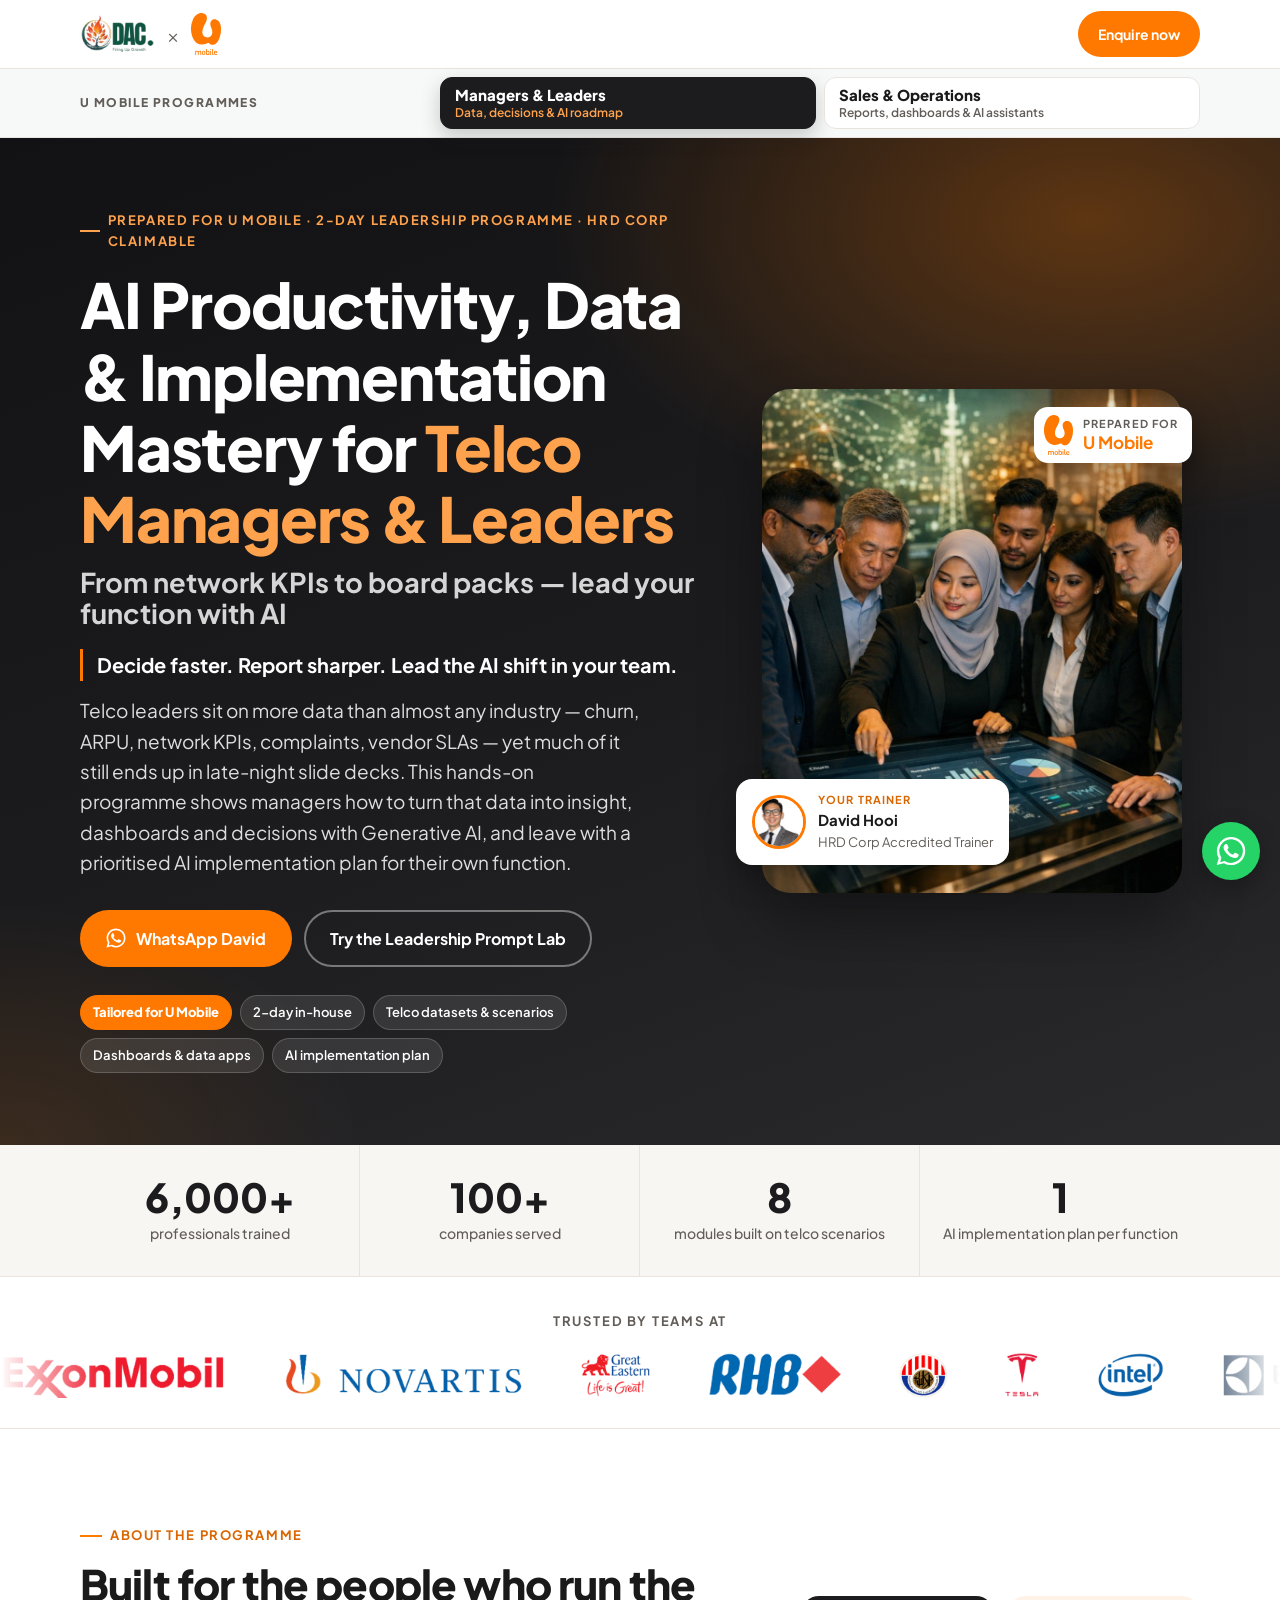
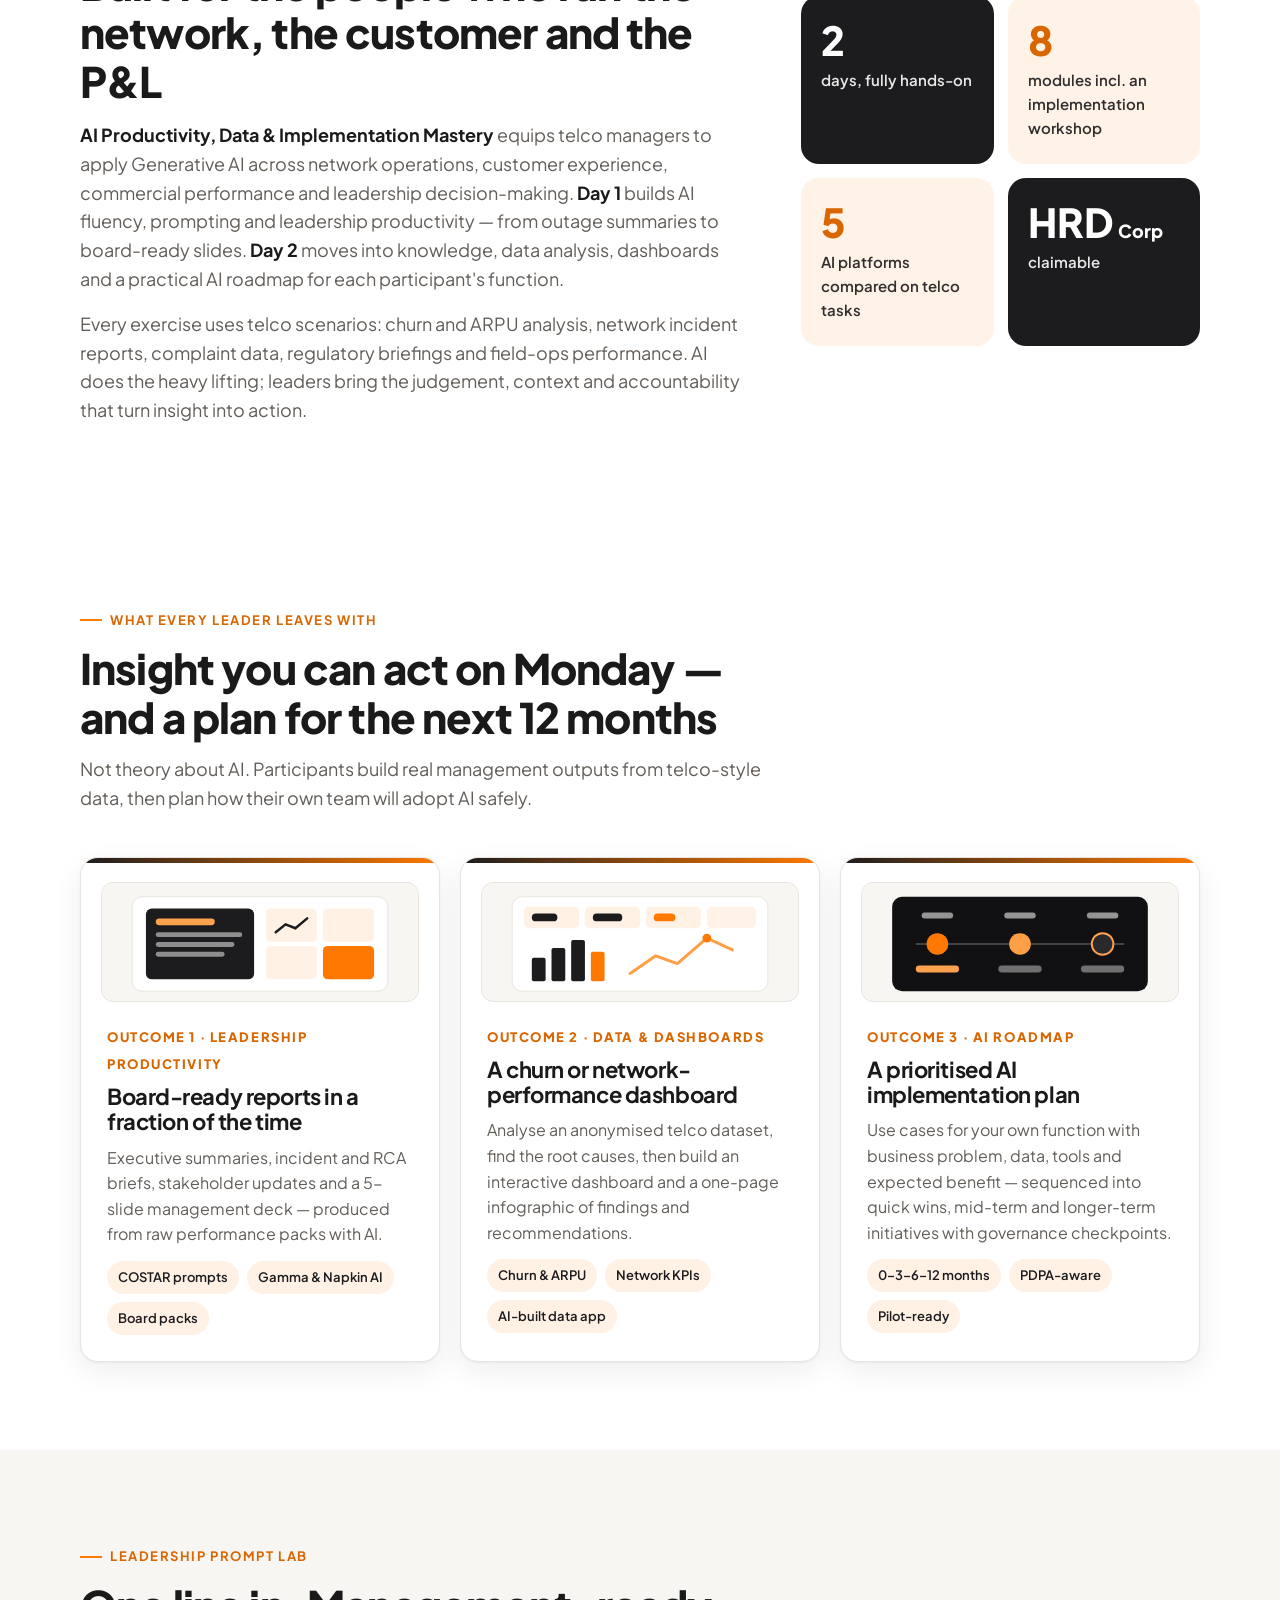
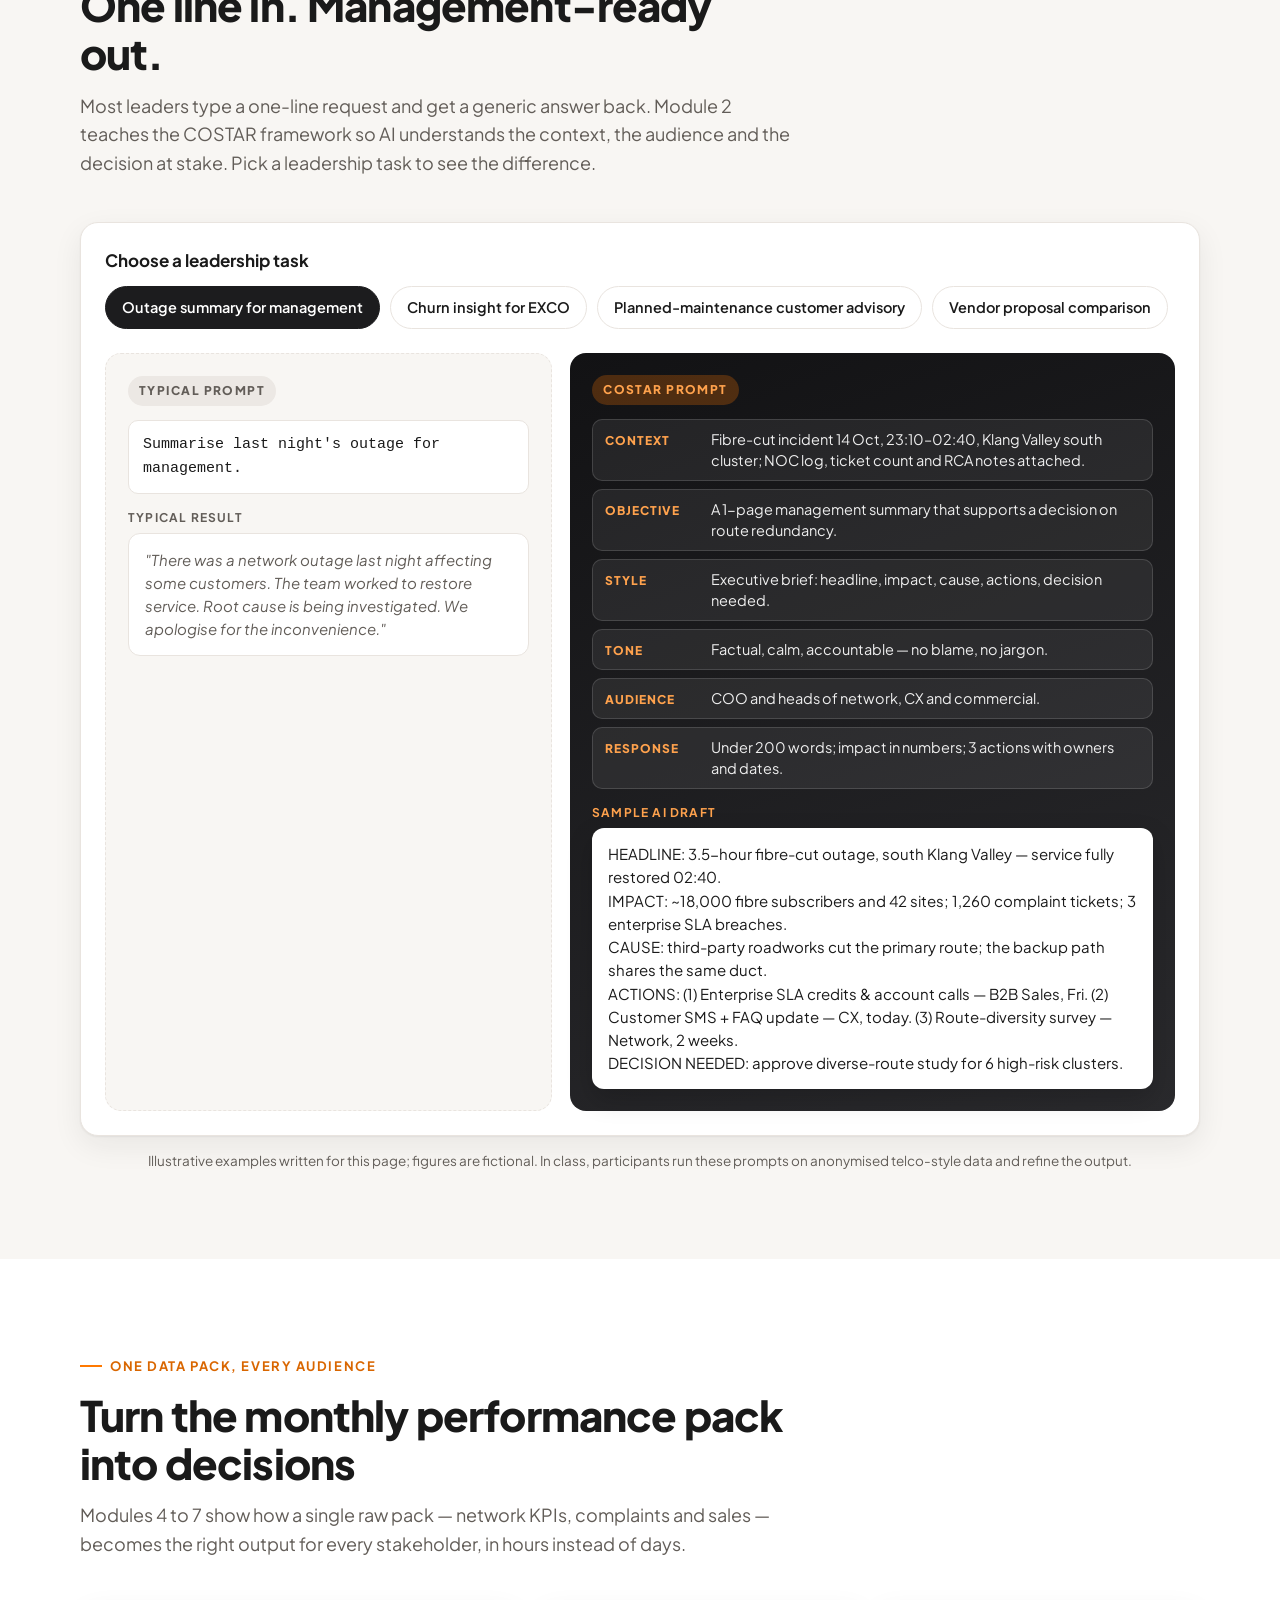
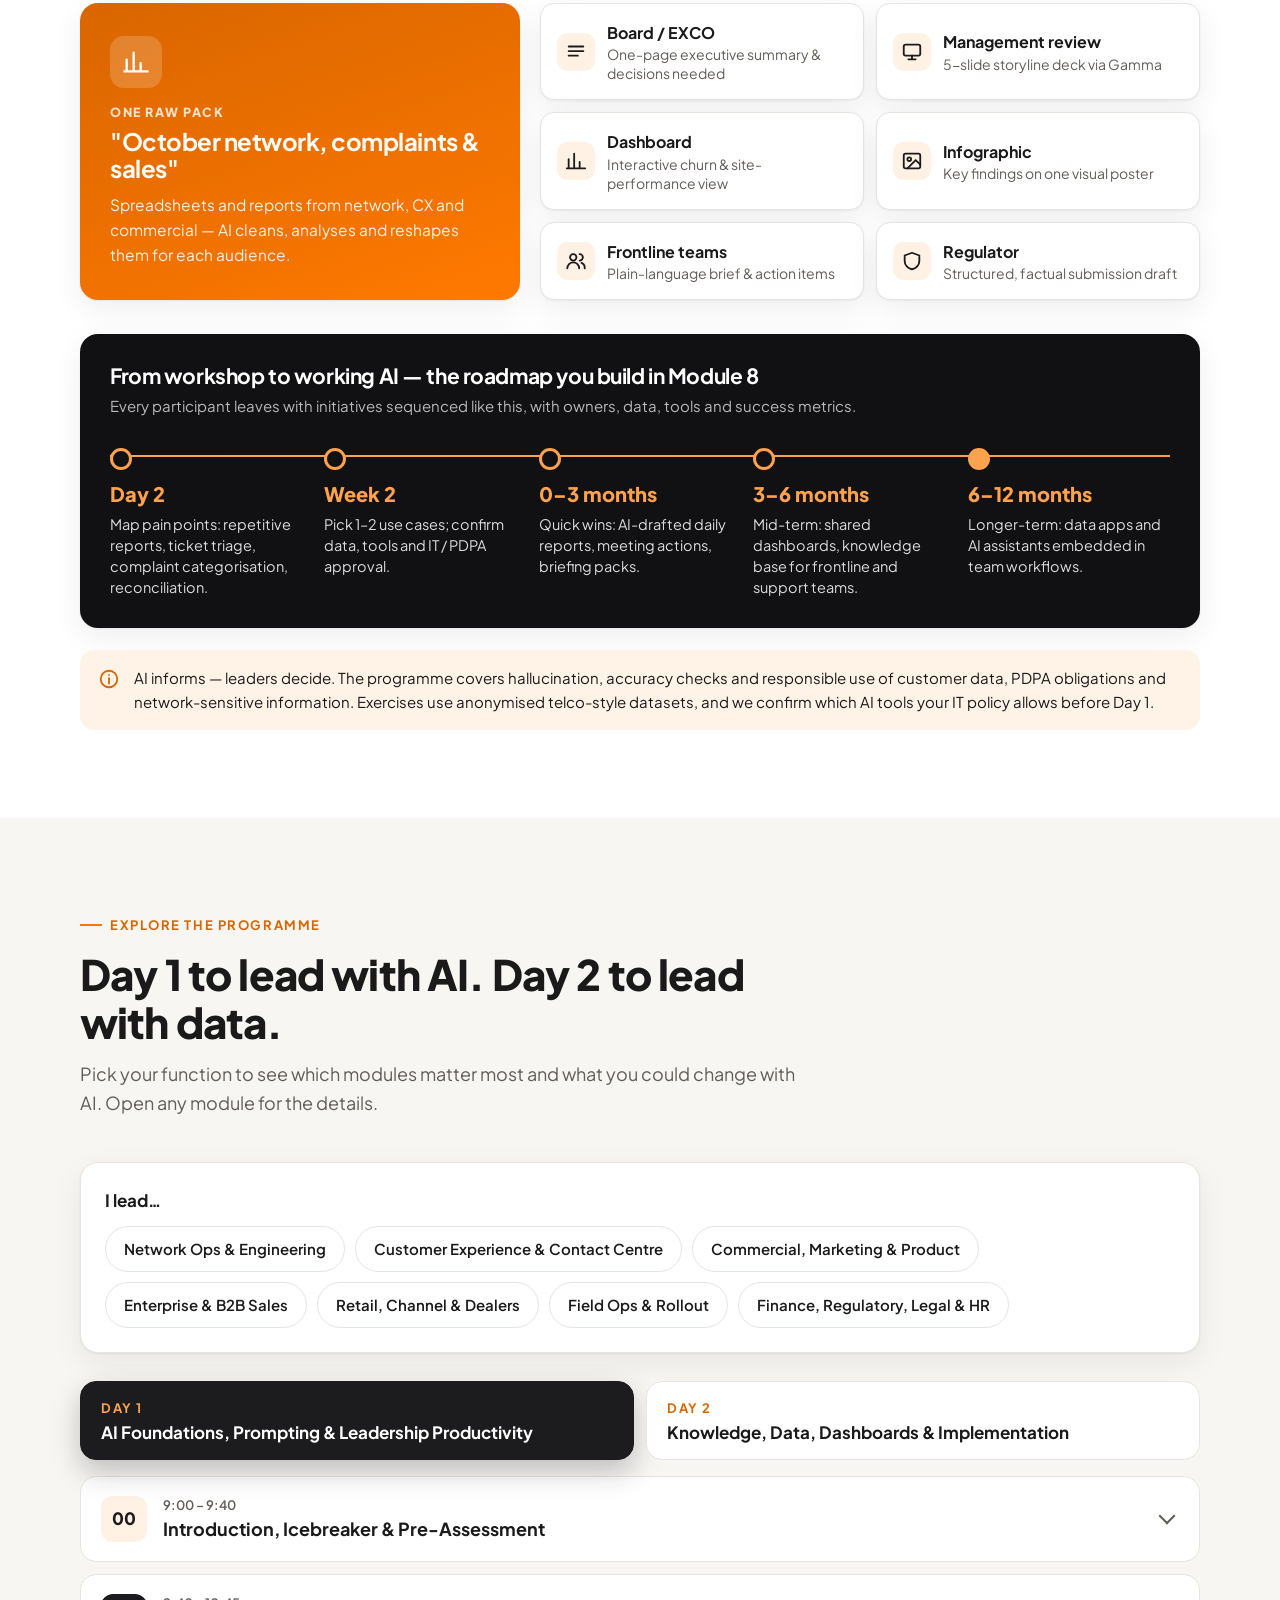
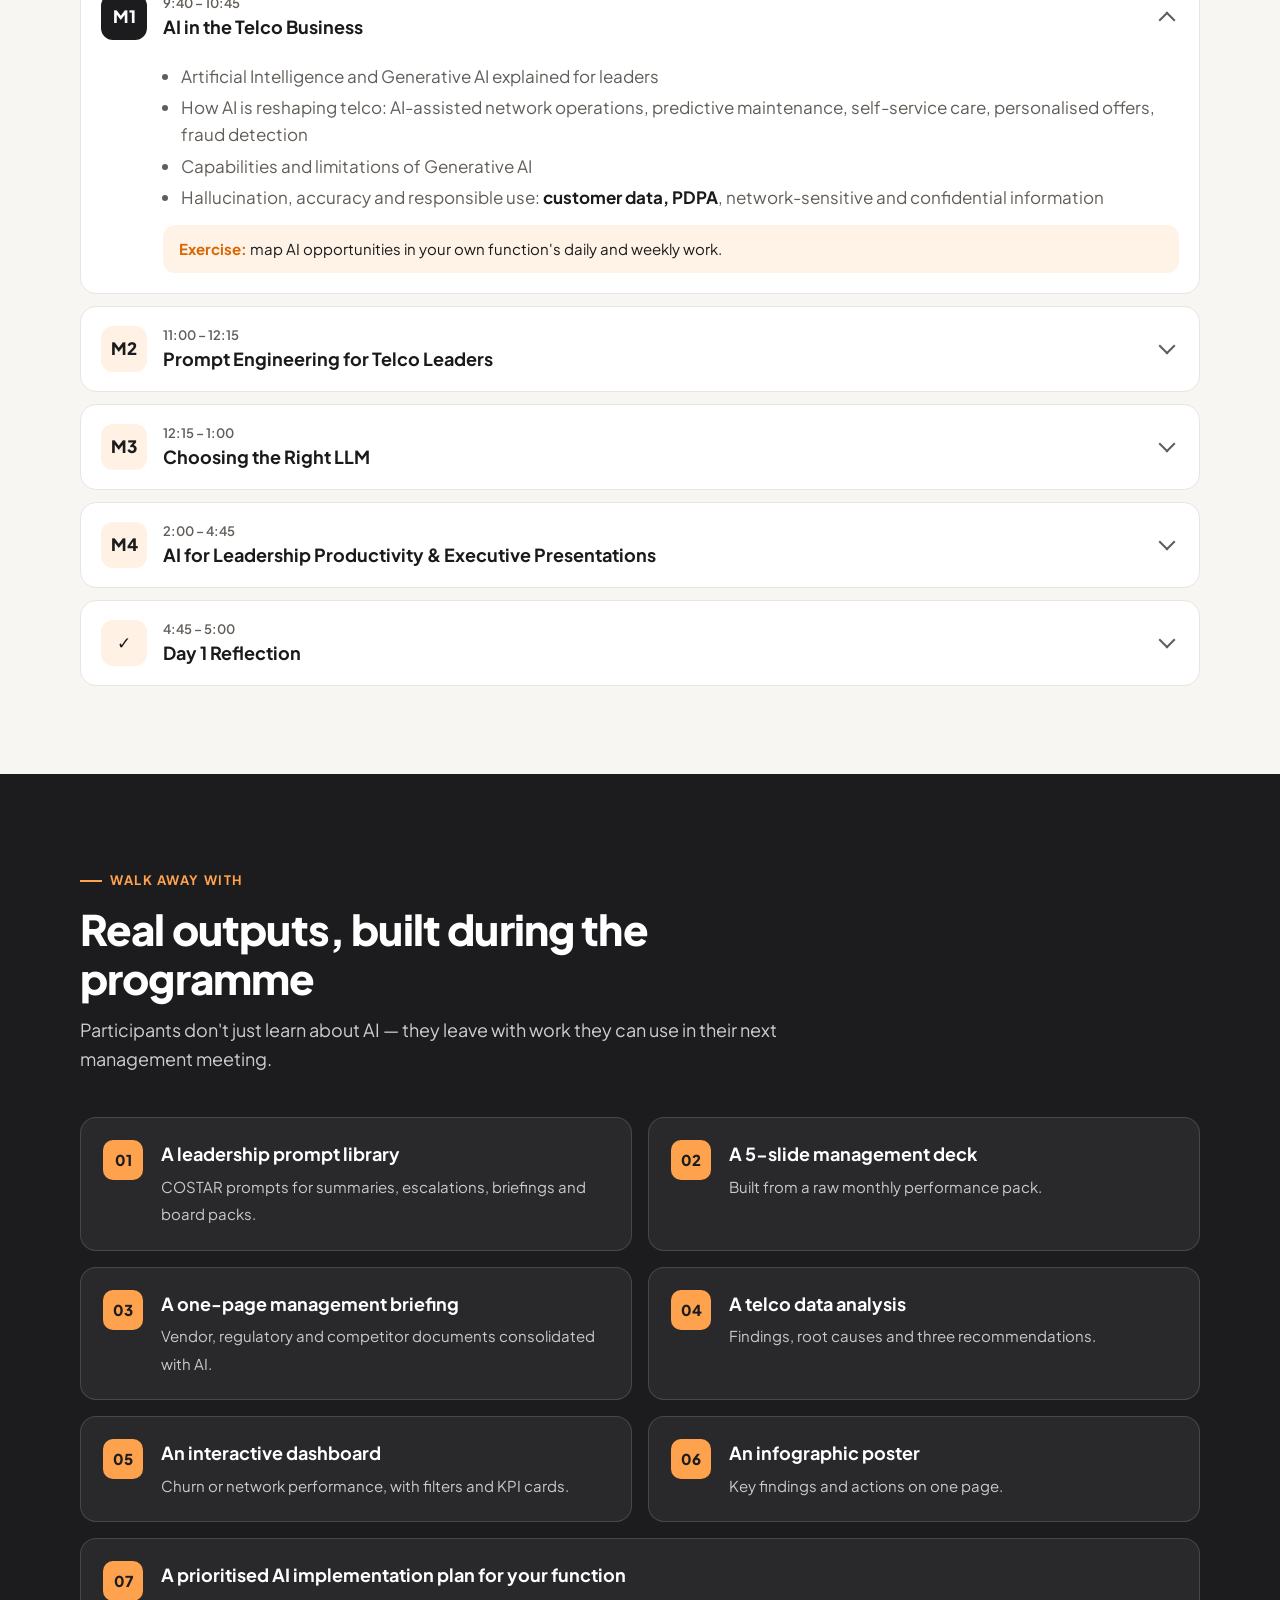
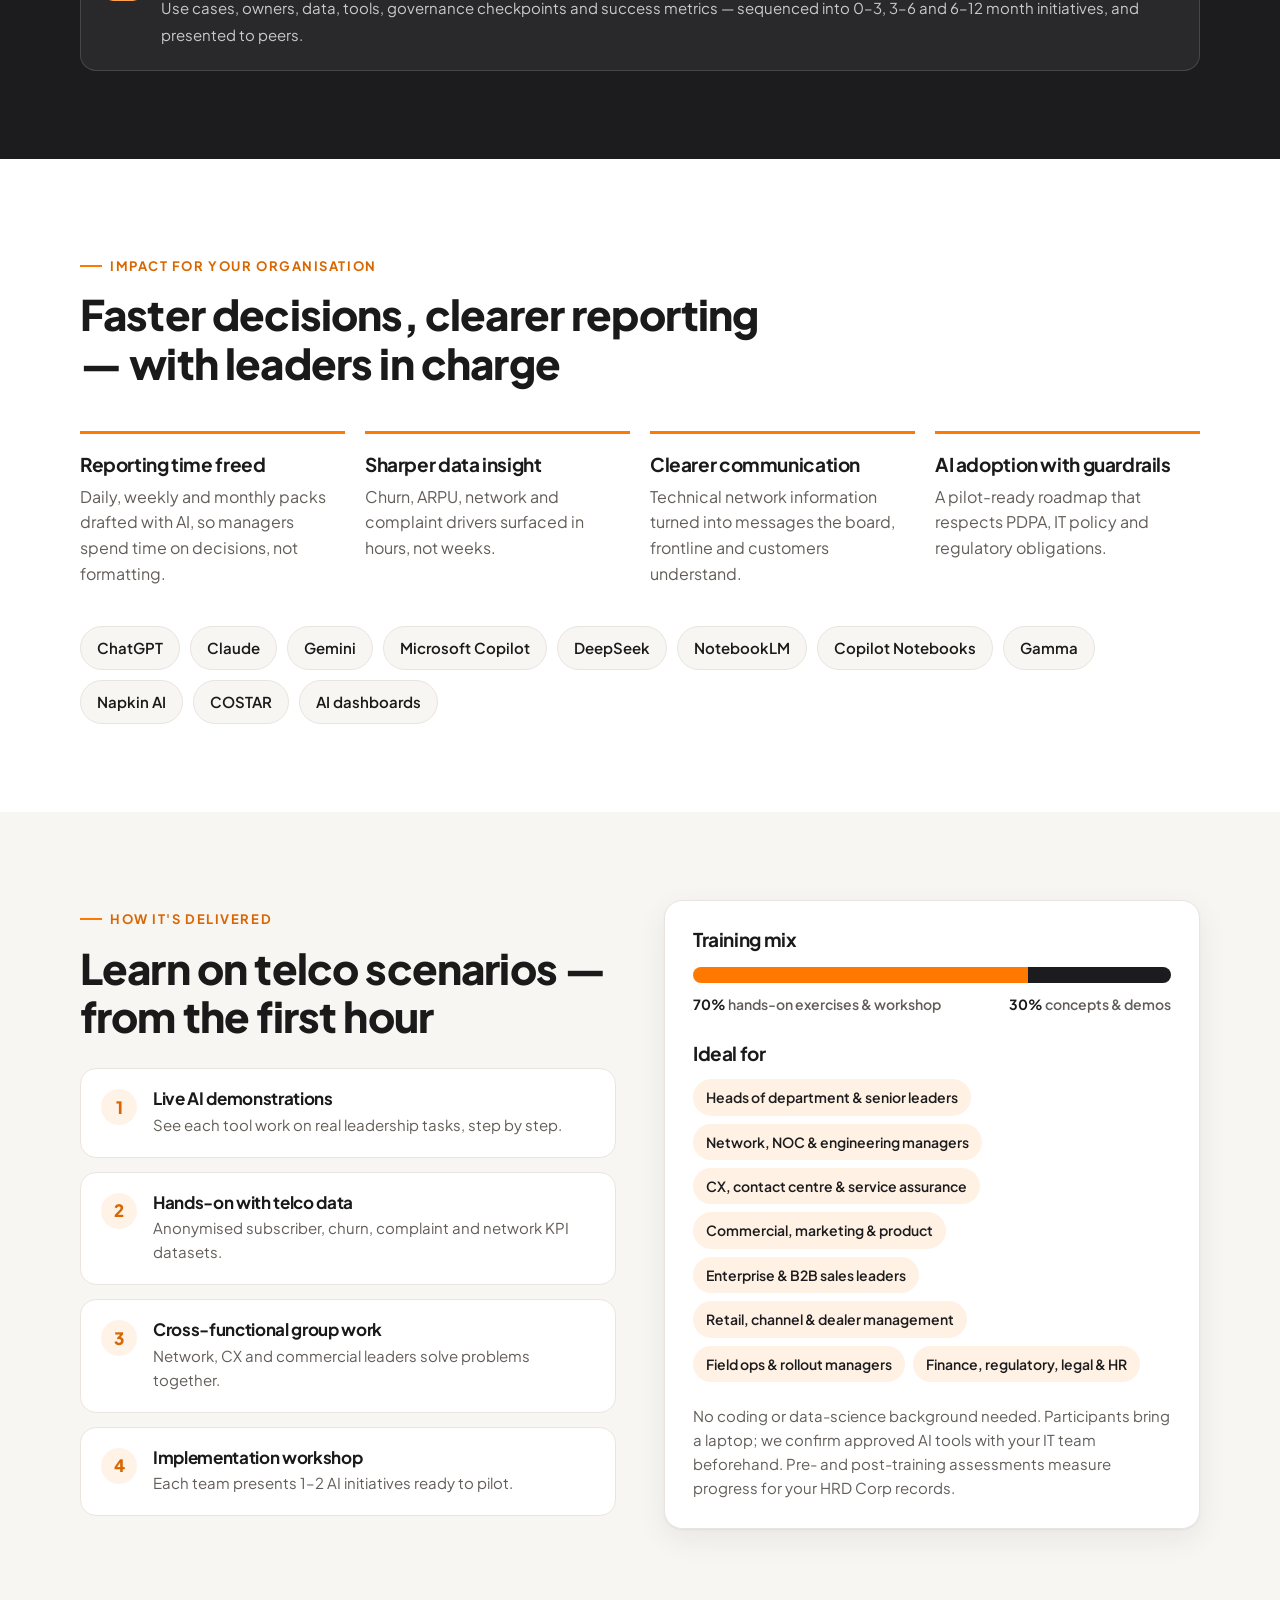
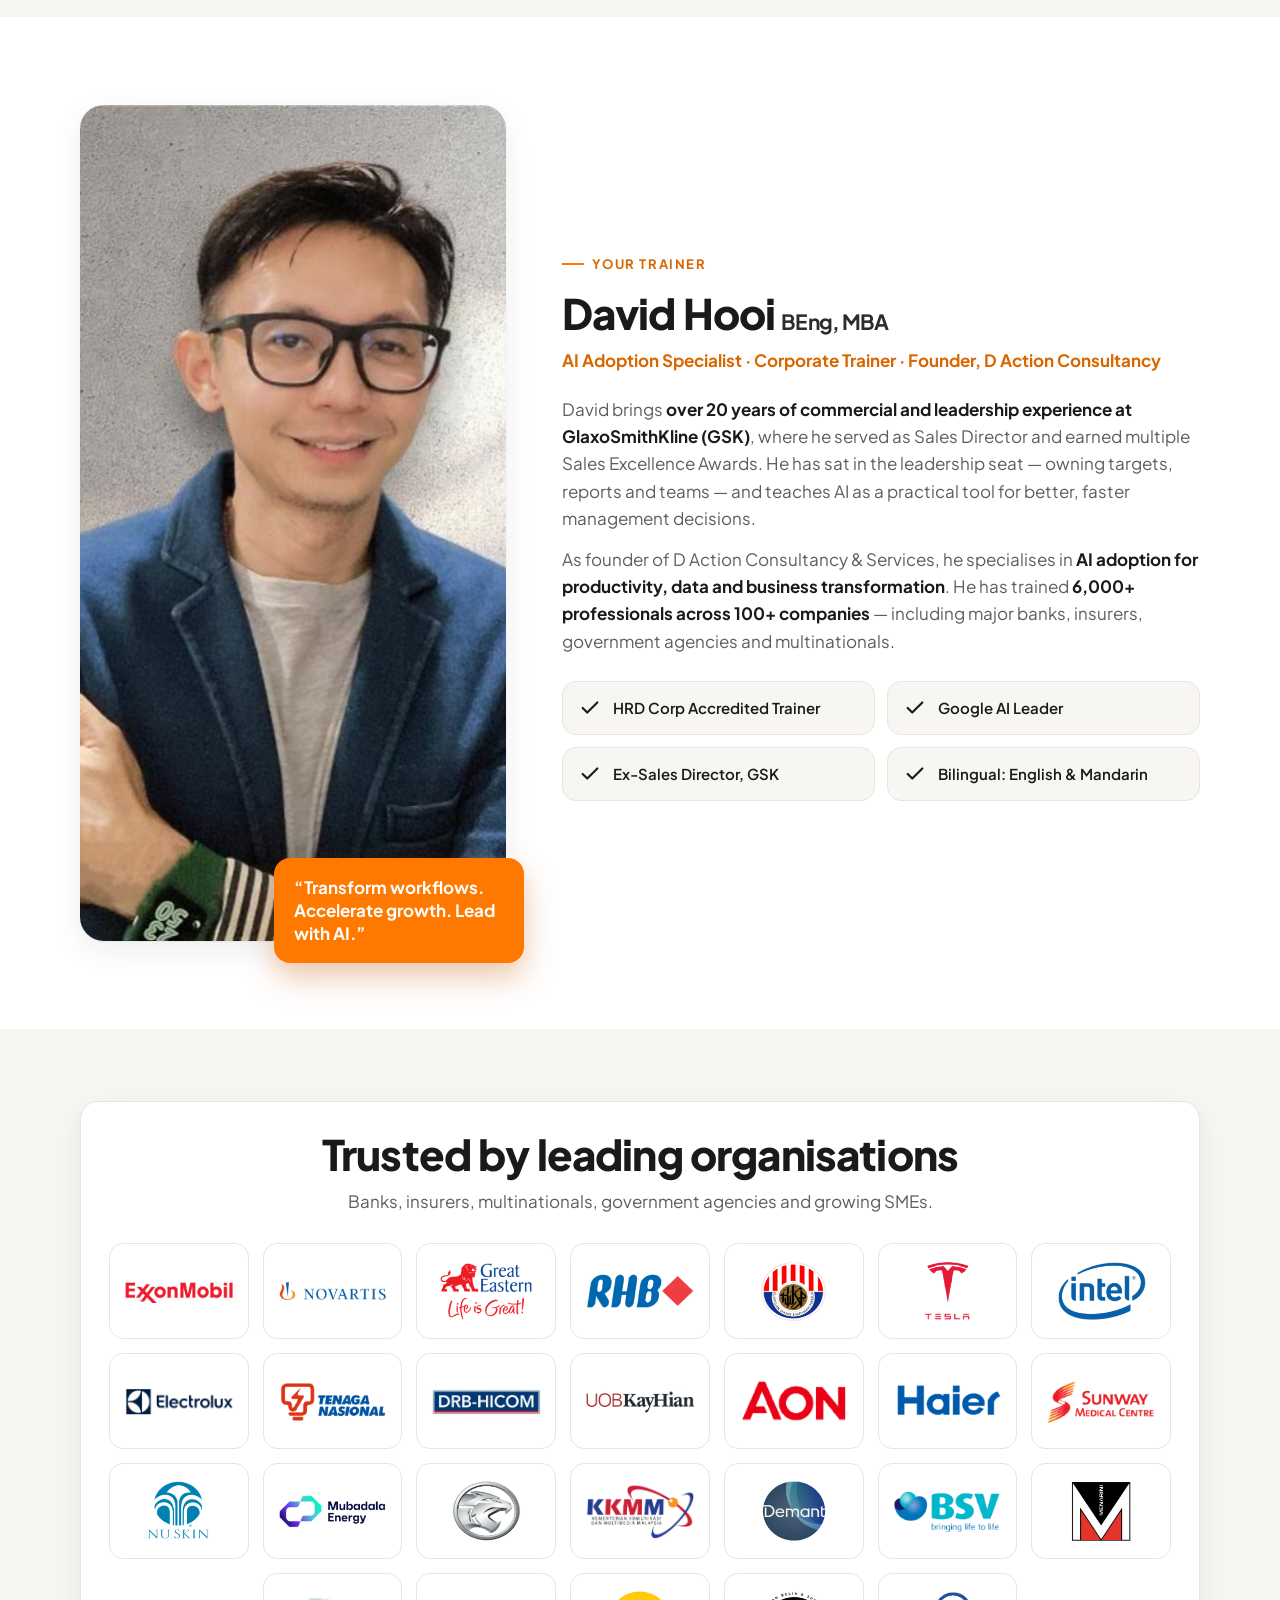
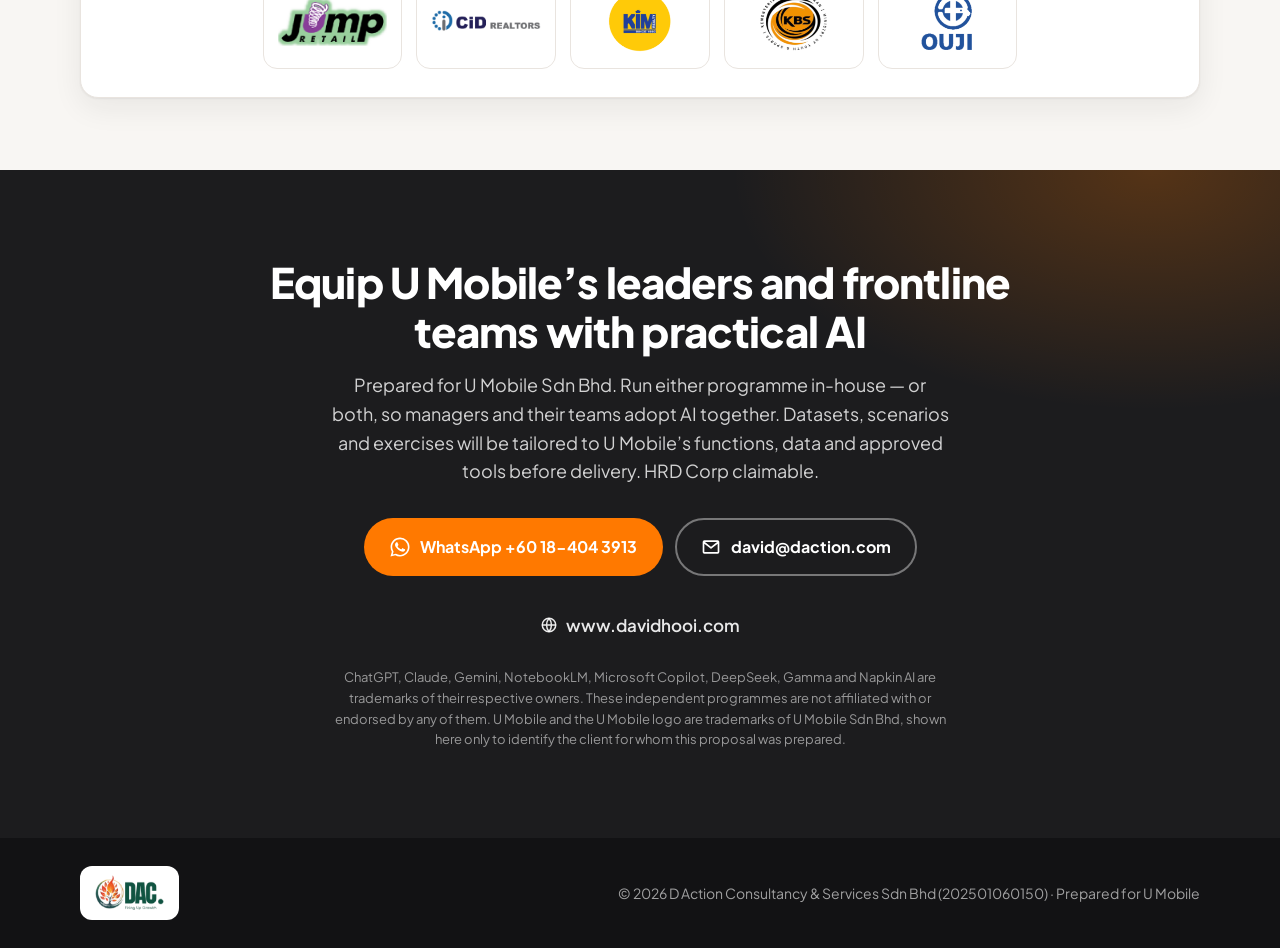
==== index.html @ 857d6220 "U Mobile edition of the telco AI landing page Co-Authored-By: Claude Opus 5.5 <noreply@anthropic.com" ====
<!doctype html>
<html lang="en" data-lang="en">
<head>
<meta charset="utf-8">
<meta name="viewport" content="width=device-width, initial-scale=1">
<title>AI Productivity, Data &amp; Implementation Mastery for Telco Managers &amp; Leaders | Prepared for U Mobile</title>
<meta name="description" content="Two 2-day hands-on AI programmes for telco teams by David Hooi: AI Productivity, Data &amp; Implementation Mastery for Managers &amp; Leaders, and AI Productivity &amp; Automation Mastery for Sales &amp; Operations. HRD Corp claimable.">

<meta property="og:type" content="website">
<meta property="og:site_name" content="D Action Consultancy &amp; Services Sdn Bhd">
<meta property="og:locale" content="en_MY">
<meta property="og:title" content="AI Mastery for U Mobile Teams">
<meta property="og:description" content="Two 2-day hands-on programmes: Managers &amp; Leaders (data, dashboards, AI roadmap) and Sales &amp; Operations (reports, forecasts, AI assistants). HRD Corp claimable.">
<meta property="og:image" content="https://dhooi266.github.io/ai-telco-umobile/og-share-v1.jpg">
<meta property="og:image:secure_url" content="https://dhooi266.github.io/ai-telco-umobile/og-share-v1.jpg">
<meta property="og:image:type" content="image/jpeg">
<meta property="og:image:width" content="1200">
<meta property="og:image:height" content="630">
<meta property="og:image:alt" content="AI Mastery for U Mobile Teams - Managers &amp; Leaders and Sales &amp; Operations programmes by trainer David Hooi, D Action Consultancy.">

<meta name="twitter:card" content="summary_large_image">
<meta name="twitter:title" content="AI Mastery for U Mobile Teams">
<meta name="twitter:description" content="Two 2-day hands-on AI programmes for telco managers and sales &amp; operations teams. HRD Corp claimable.">
<meta name="twitter:image" content="https://dhooi266.github.io/ai-telco-umobile/og-share-v1.jpg">

<meta name="robots" content="noindex, nofollow">
<meta name="theme-color" content="#1c1c1e">
<link rel="icon" href="assets/umobile-logo.svg">
<link rel="preconnect" href="https://fonts.googleapis.com">
<link rel="preconnect" href="https://fonts.gstatic.com" crossorigin>
<link rel="stylesheet" href="https://fonts.googleapis.com/css2?family=Plus+Jakarta+Sans:wght@400;500;600;700;800&display=swap">

<style>
:root{
  --green:#1c1c1e;
  --green-2:#2c2c2f;
  --green-soft:#fff1e4;
  --orange:#ff7900;
  --orange-2:#d96600;
  --orange-soft:#fff3e8;
  --ink:#1a1a1a;
  --muted:#625d58;
  --line:#e9e4df;
  --bg:#ffffff;
  --bg-2:#f8f6f3;
  --card:#ffffff;
  --radius:18px;
  --shadow:0 1px 2px rgba(28,28,30,.06),0 10px 30px rgba(28,28,30,.07);
}
*{box-sizing:border-box}
html{scroll-behavior:smooth}
body{
  margin:0;background:var(--bg);color:var(--ink);
  font-family:"Plus Jakarta Sans","Noto Sans SC",system-ui,-apple-system,"Segoe UI",sans-serif;
  font-size:17px;line-height:1.6;-webkit-font-smoothing:antialiased;
}
html[data-lang="zh"] body{font-family:"Noto Sans SC","Plus Jakarta Sans",system-ui,sans-serif;line-height:1.75}
[data-lang="en"] .zh,[data-lang="zh"] .en{display:none !important}
img{max-width:100%;display:block}
a{color:inherit}
.wrap{max-width:1160px;margin:0 auto;padding:0 20px}
h1,h2,h3{line-height:1.15;margin:0;letter-spacing:-.02em}
html[data-lang="zh"] h1,html[data-lang="zh"] h2,html[data-lang="zh"] h3{letter-spacing:0;line-height:1.3}
h2{font-size:clamp(28px,3.6vw,42px);font-weight:800}
h3{font-size:19px;font-weight:700}
p{margin:0}
.eyebrow{display:inline-flex;align-items:center;gap:8px;font-size:13px;font-weight:700;letter-spacing:.12em;text-transform:uppercase;color:var(--orange-2)}
html[data-lang="zh"] .eyebrow{letter-spacing:.06em}
.eyebrow::before{content:"";width:22px;height:2px;background:var(--orange)}
.sec{padding:88px 0}
.sec-head{max-width:720px;margin-bottom:44px}
.sec-head p{color:var(--muted);margin-top:14px;font-size:18px}
.btn{display:inline-flex;align-items:center;justify-content:center;gap:10px;padding:14px 24px;border-radius:999px;font-weight:700;font-size:16px;text-decoration:none;border:2px solid transparent;transition:transform .15s,background .15s}
.btn:hover{transform:translateY(-1px)}
.btn-primary{background:var(--orange);color:#fff}
.btn-primary:hover{background:var(--orange-2)}
.btn-ghost{border-color:rgba(255,255,255,.4);color:#fff}
.btn-ghost:hover{background:rgba(255,255,255,.1)}
.btn svg{width:20px;height:20px;flex:none}

/* nav */
.nav{position:sticky;top:0;z-index:50;background:rgba(255,255,255,.92);backdrop-filter:blur(10px);border-bottom:1px solid var(--line)}
.nav .wrap{display:flex;align-items:center;justify-content:space-between;height:68px;gap:12px}
.nav .logo img{height:40px;width:auto}
.nav-right{display:flex;align-items:center;gap:12px}
.lang{display:flex;background:var(--bg-2);border:1px solid var(--line);border-radius:999px;padding:3px}
.lang button{border:0;background:transparent;font:inherit;font-size:14px;font-weight:700;padding:7px 14px;border-radius:999px;cursor:pointer;color:var(--muted)}
.lang button[aria-pressed="true"]{background:var(--green);color:#fff}
.nav .btn{padding:10px 18px;font-size:14px}

/* hero */
.hero{background:radial-gradient(900px 500px at 85% 10%,rgba(255,121,0,.22),transparent 60%),linear-gradient(160deg,#121214 0%,#1c1c1e 55%,#2a2a2d 100%);color:#fff;overflow:hidden}
.hero .wrap{display:grid;grid-template-columns:1.15fr .85fr;gap:48px;align-items:center;padding-top:72px;padding-bottom:72px}
.hero .eyebrow{color:#ffa24d}
.hero .eyebrow::before{background:#ffa24d}
.hero h1{font-size:clamp(36px,5.2vw,62px);font-weight:800;margin:18px 0 20px}
.hero h1 em{font-style:normal;color:#ffa24d}
.hero h1 small{display:block;font-size:.44em;font-weight:700;color:rgba(255,255,255,.82);margin-top:12px;letter-spacing:0}
html[data-lang="zh"] .hero h1 small{font-size:.34em;color:rgba(255,255,255,.62)}
.hero .tagline{font-size:20px;font-weight:700;color:#fff;margin:0 0 14px;padding-left:14px;border-left:3px solid var(--orange)}
.hero .lead{font-size:19px;color:rgba(255,255,255,.85);max-width:560px}
.hero-cta{display:flex;flex-wrap:wrap;gap:12px;margin-top:32px}
.hero-tags{display:flex;flex-wrap:wrap;gap:8px;margin-top:28px}
.hero-tags span{font-size:13px;font-weight:600;padding:6px 12px;border-radius:999px;background:rgba(255,255,255,.1);border:1px solid rgba(255,255,255,.18)}
.hero-photo{position:relative;justify-self:center;width:100%;max-width:420px}
.hero-photo .frame{border-radius:28px;overflow:hidden;background:#121214;box-shadow:0 30px 60px rgba(0,0,0,.35);aspect-ratio:4/4.8}
.hero-photo .frame img{width:100%;height:100%;object-fit:cover;object-position:center 40%}
.hero-photo .badge{position:absolute;left:-26px;bottom:28px;background:#fff;color:var(--ink);border-radius:16px;padding:12px 16px;display:flex;gap:12px;align-items:center;box-shadow:0 14px 30px rgba(0,0,0,.25)}
.hero-photo .badge{text-decoration:none;transition:transform .2s}
.hero-photo .badge:hover{transform:translateY(-3px)}
.hero-photo .badge img.av{width:54px;height:54px;border-radius:50%;object-fit:cover;object-position:top;border:3px solid var(--orange)}
.hero-photo .badge strong{display:block;font-size:15px}
.hero-photo .badge small{display:block;color:var(--muted);font-size:13px}
.hero-photo .badge small:first-child{color:var(--orange-2);font-weight:700;font-size:11px;letter-spacing:.1em;text-transform:uppercase}

/* stats */
.stats{background:var(--bg-2);border-bottom:1px solid var(--line)}
.stats .wrap{display:grid;grid-template-columns:repeat(4,1fr)}
.stat{padding:30px 16px;text-align:center;border-right:1px solid var(--line)}
.stat:last-child{border-right:0}
.stat b{display:block;font-size:clamp(28px,3.4vw,40px);font-weight:800;color:var(--green);line-height:1.1}
.stat span{color:var(--muted);font-size:14px;font-weight:500}

/* gains */
.grid-3{display:grid;grid-template-columns:repeat(3,1fr);gap:20px}
.card{background:var(--card);border:1px solid var(--line);border-radius:var(--radius);padding:28px;box-shadow:var(--shadow)}
.card .ic{width:48px;height:48px;border-radius:14px;display:grid;place-items:center;background:var(--green-soft);color:var(--green);margin-bottom:18px}
.card .ic svg{width:24px;height:24px}
.card h3{margin-bottom:10px}
.card p{color:var(--muted);font-size:16px}
.card .tools{margin-top:14px;font-size:13px;font-weight:600;color:var(--green-2)}

/* deliverables */
.deliver{background:var(--green);color:#fff}
.deliver .sec-head p{color:rgba(255,255,255,.78)}
.deliver .eyebrow{color:#ffa24d}.deliver .eyebrow::before{background:#ffa24d}
.dl{display:grid;grid-template-columns:repeat(2,1fr);gap:16px;counter-reset:d}
.dl li{list-style:none;display:flex;gap:18px;align-items:flex-start;background:rgba(255,255,255,.06);border:1px solid rgba(255,255,255,.14);border-radius:16px;padding:22px}
.dl li::before{counter-increment:d;content:counter(d,decimal-leading-zero);font-weight:800;font-size:15px;color:var(--green);background:#ffa24d;border-radius:10px;min-width:40px;height:40px;display:grid;place-items:center}
.dl strong{display:block;font-size:18px;margin-bottom:4px}
.dl span{color:rgba(255,255,255,.75);font-size:15px}
.dl{padding:0;margin:0}

/* about */
.about-grid{display:grid;grid-template-columns:1.25fr .75fr;gap:56px;align-items:center}
.about-p{color:var(--muted);margin-top:16px;font-size:18px}
.about-p b{color:var(--ink)}
.facts{display:grid;grid-template-columns:1fr 1fr;gap:14px}
.fact{background:var(--green);color:#fff;border-radius:var(--radius);padding:24px 20px;transition:transform .2s}
.fact:nth-child(2),.fact:nth-child(3){background:var(--orange-soft);color:var(--ink)}
.fact:hover{transform:translateY(-4px)}
.fact b{display:block;font-size:40px;font-weight:800;line-height:1}
.fact b small{font-size:.45em;margin-left:4px}
.fact:nth-child(2) b,.fact:nth-child(3) b{color:var(--orange-2)}
.fact span{display:block;margin-top:8px;font-size:15px;font-weight:600;opacity:.9}

/* explorer */
.explorer{background:var(--bg-2)}
.rolefinder{background:#fff;border:1px solid var(--line);border-radius:var(--radius);padding:24px;box-shadow:var(--shadow);margin-bottom:28px}
.rf-q{font-weight:700;margin-bottom:12px}
.roles{display:flex;flex-wrap:wrap;gap:10px}
.rf-q2{margin-top:20px}
.ind{font:inherit;font-size:14px;font-weight:600;padding:8px 15px;border-radius:999px;border:1.5px dashed var(--line);background:var(--bg-2);color:var(--ink);cursor:pointer;transition:all .15s}
.ind:hover{border-color:var(--orange);color:var(--orange-2)}
.ind[aria-pressed="true"]{background:var(--orange);border:1.5px solid var(--orange);color:#fff}
#rfInd li{background:var(--orange-soft);color:var(--orange-2)}
#rfRole+#rfInd:not([hidden]){margin-top:18px}
.role{font:inherit;font-size:15px;font-weight:600;padding:10px 18px;border-radius:999px;border:1.5px solid var(--line);background:#fff;color:var(--ink);cursor:pointer;transition:all .15s}
.role:hover{border-color:var(--green-2);color:var(--green)}
.role[aria-pressed="true"]{background:var(--green);border-color:var(--green);color:#fff}
.rf-out{margin-top:20px;padding-top:18px;border-top:1px dashed var(--line);animation:fade .35s ease}
.rf-h{font-weight:700;color:var(--orange-2);margin-bottom:10px}
.rf-out ul{margin:0;padding:0;list-style:none;display:grid;grid-template-columns:repeat(3,1fr);gap:12px}
.rf-out li{background:var(--green-soft);border-radius:12px;padding:14px 16px;font-weight:600;font-size:15px;color:var(--green)}
@keyframes fade{from{opacity:0;transform:translateY(6px)}to{opacity:1;transform:none}}
.tabs{display:grid;grid-template-columns:1fr 1fr;gap:12px;margin-bottom:16px}
.tabs button{position:relative;font:inherit;text-align:left;cursor:pointer;border:1.5px solid var(--line);background:#fff;border-radius:16px;padding:16px 20px;display:flex;flex-direction:column;gap:2px;color:var(--ink);transition:all .15s}
.tabs button b{font-size:13px;letter-spacing:.12em;text-transform:uppercase;color:var(--orange-2)}
.tabs button span{font-weight:700;font-size:17px}
.tabs button[aria-selected="true"]{background:var(--green);border-color:var(--green);color:#fff;box-shadow:0 12px 28px rgba(28,28,30,.25)}
.tabs button[aria-selected="true"] b{color:#ffa24d}
.cnt{position:absolute;top:12px;right:14px;font-style:normal;font-size:12px;font-weight:800;background:var(--orange);color:#fff;border-radius:999px;padding:2px 9px;display:none}
.cnt.on{display:block}
.pane{display:grid;gap:12px;animation:fade .3s ease}
.pane[hidden]{display:none}
.mod{background:#fff;border:1.5px solid var(--line);border-radius:16px;overflow:hidden;transition:border-color .2s,box-shadow .2s,opacity .2s}
.mod summary{list-style:none;display:flex;align-items:center;gap:16px;padding:18px 20px;cursor:pointer}
.mod summary::-webkit-details-marker{display:none}
.mod .mn{flex:none;width:46px;height:46px;border-radius:12px;background:var(--green-soft);color:var(--green);font-weight:800;display:grid;place-items:center;transition:background .2s,color .2s}
.mod[open] .mn{background:var(--green);color:#fff}
.mt{flex:1;min-width:0}
.mt small{display:block;font-size:13px;font-weight:600;color:var(--muted)}
.mt strong{font-size:18px;line-height:1.35}
.rel{display:none;flex:none;font-size:12px;font-weight:800;color:#fff;background:var(--orange);padding:4px 10px;border-radius:999px}
.chev{flex:none;width:12px;height:12px;border-right:2.5px solid var(--muted);border-bottom:2.5px solid var(--muted);transform:rotate(45deg);transition:transform .2s;margin:0 6px 6px 0}
.mod[open] .chev{transform:rotate(-135deg);margin:6px 6px 0 0}
.mb{padding:0 20px 20px 82px}
.mb ul{margin:0 0 14px;padding-left:18px;color:var(--muted)}
.mb li{margin:4px 0}
.mb li b{color:var(--ink)}
.ex{background:var(--orange-soft);border-radius:12px;padding:12px 16px;font-size:15px}
.ex b{color:var(--orange-2)}
.explorer.filtering .mod{opacity:.5}
.explorer.filtering .mod.hl{opacity:1;border-color:var(--orange);box-shadow:0 10px 26px rgba(255,121,0,.15)}
.mod.hl .rel{display:inline-block}
@media (max-width:960px){.about-grid{grid-template-columns:1fr;gap:32px}.rf-out ul{grid-template-columns:1fr}}
@media (max-width:640px){.mb{padding:0 16px 18px}.mod summary{padding:16px;gap:12px}.mod .mn{width:40px;height:40px}.mt strong{font-size:16px}.rel{display:none!important}.tabs button{padding:14px}.tabs button span{font-size:15px}.fact b{font-size:32px}}

/* impact */
.impact{display:grid;grid-template-columns:repeat(4,1fr);gap:20px}
.imp{border-top:3px solid var(--orange);padding-top:20px}
.imp h3{margin-bottom:8px}
.imp p{color:var(--muted);font-size:16px}

/* tools strip */
.toolwall{display:flex;flex-wrap:wrap;gap:10px;margin-top:40px}
.toolwall span{padding:9px 16px;border-radius:999px;background:var(--bg-2);border:1px solid var(--line);font-weight:600;font-size:15px}

/* how */
.how{background:var(--bg-2)}
.how-grid{display:grid;grid-template-columns:1fr 1fr;gap:48px;align-items:start}
.steps{display:grid;gap:14px}
.step{display:flex;gap:16px;background:#fff;border:1px solid var(--line);border-radius:16px;padding:20px}
.step .n{flex:none;width:36px;height:36px;border-radius:50%;background:var(--orange-soft);color:var(--orange-2);font-weight:800;display:grid;place-items:center}
.step h3{font-size:17px;margin-bottom:4px}
.step p{color:var(--muted);font-size:15px}
.mix{background:#fff;border:1px solid var(--line);border-radius:var(--radius);padding:28px;box-shadow:var(--shadow)}
.bar{display:flex;height:16px;border-radius:999px;overflow:hidden;margin:16px 0 10px}
.bar i:first-child{background:var(--orange);width:70%}
.bar i:last-child{background:var(--green);width:30%}
.legend{display:flex;justify-content:space-between;font-size:14px;color:var(--muted);font-weight:600}
.legend b{color:var(--ink)}
.who{margin-top:28px}
.who h3{margin-bottom:14px}
.chips{display:flex;flex-wrap:wrap;gap:8px}
.chips span{font-size:14px;font-weight:600;padding:7px 13px;border-radius:999px;background:var(--green-soft);color:var(--green)}

/* trainer */
.trainer-grid{display:grid;grid-template-columns:.8fr 1.2fr;gap:56px;align-items:center}
.t-photo{position:relative}
.t-photo img.main{border-radius:24px;width:100%;aspect-ratio:4/4.8;object-fit:cover;object-position:top;box-shadow:var(--shadow)}
.t-photo .quote{position:absolute;right:-18px;bottom:-22px;background:var(--orange);color:#fff;font-weight:700;font-size:17px;line-height:1.35;padding:18px 20px;border-radius:16px;max-width:250px;box-shadow:0 14px 30px rgba(201,95,23,.35)}
.trainer h2 small{font-size:.5em;color:var(--green-2);font-weight:700;margin-left:6px}
.t-role{color:var(--orange-2);font-weight:700;margin:10px 0 22px}
.trainer p.bio{color:var(--muted);margin-bottom:14px}
.trainer p.bio b{color:var(--ink)}
.creds{display:grid;grid-template-columns:repeat(2,1fr);gap:12px;margin-top:26px}
.cred{display:flex;gap:12px;align-items:center;padding:14px 16px;border:1px solid var(--line);border-radius:14px;background:var(--bg-2);font-weight:600;font-size:15px}
.cred svg{width:22px;height:22px;color:var(--green);flex:none}

/* brands */
.brands{background:var(--bg-2);padding:72px 0}
.brands .box{background:#fff;border:1px solid var(--line);border-radius:var(--radius);padding:28px;box-shadow:var(--shadow)}
.brands img{margin:0 auto;max-height:560px;width:auto}
.brands h2{text-align:center;margin-bottom:10px}
.brands .sub{text-align:center;color:var(--muted);margin-bottom:28px}

/* logo strip */
.logostrip{padding:34px 0 30px;border-bottom:1px solid var(--line);overflow:hidden}
.ls-title{text-align:center;font-size:13px;font-weight:700;letter-spacing:.14em;text-transform:uppercase;color:var(--muted);margin-bottom:20px}
.marquee{overflow:hidden;-webkit-mask-image:linear-gradient(90deg,transparent,#000 8%,#000 92%,transparent);mask-image:linear-gradient(90deg,transparent,#000 8%,#000 92%,transparent)}
.track{display:flex;align-items:center;gap:56px;width:max-content;animation:scroll 60s linear infinite}
.track img{height:46px;width:auto;flex:none;mix-blend-mode:multiply}
.marquee:hover .track{animation-play-state:paused}
@keyframes scroll{to{transform:translateX(calc(-50% - 28px))}}
.logogrid{display:flex;flex-wrap:wrap;justify-content:center;gap:14px}
.logogrid div{flex:0 0 calc((100% - 6*14px)/7)}
.logogrid div{height:96px;display:grid;place-items:center;border:1px solid var(--line);border-radius:14px;padding:14px;background:#fff;transition:transform .2s,box-shadow .2s}
.logogrid div:hover{transform:translateY(-3px);box-shadow:var(--shadow)}
.logogrid img{max-height:62px;max-width:100%;width:auto;object-fit:contain;mix-blend-mode:multiply}
@media (prefers-reduced-motion:reduce){.track{animation:none;flex-wrap:wrap;justify-content:center;width:auto}.track img[aria-hidden]{display:none}}
@media (max-width:960px){.logogrid div{flex-basis:calc((100% - 4*14px)/5)}}
@media (max-width:640px){.track img{height:36px}.track{gap:40px}.logogrid{gap:10px}.logogrid div{flex-basis:calc((100% - 2*10px)/3)}.logogrid div{height:78px;padding:10px}}

/* cta */
.cta{background:radial-gradient(700px 400px at 90% 0%,rgba(255,121,0,.25),transparent 60%),var(--green);color:#fff;text-align:center}
.cta h2{max-width:760px;margin:0 auto 16px}
.cta p{color:rgba(255,255,255,.8);max-width:620px;margin:0 auto;font-size:18px}
.cta .hero-cta{justify-content:center}
.contact{display:flex;flex-wrap:wrap;justify-content:center;gap:12px 32px;margin-top:36px;font-weight:600}
.contact a{text-decoration:none;display:inline-flex;gap:8px;align-items:center;color:rgba(255,255,255,.9)}
.contact a:hover{color:#ffa24d}
.contact svg{width:18px;height:18px}
footer{background:#121214;color:rgba(255,255,255,.6);font-size:14px;padding:28px 0}
footer .wrap{display:flex;align-items:center;justify-content:space-between;gap:16px;flex-wrap:wrap}
footer .flogo{background:#fff;border-radius:12px;padding:8px 14px;display:inline-flex}
footer .flogo img{height:38px;width:auto}
.js .reveal{opacity:0;transform:translateY(22px);transition:opacity .7s ease,transform .7s ease}
.js .reveal.in{opacity:1;transform:none}
.card,.step,.cred{transition:transform .2s,box-shadow .2s,border-color .2s}
.card:hover{transform:translateY(-4px);border-color:#ffd3a6;box-shadow:0 18px 40px rgba(28,28,30,.13)}
.card:hover .ic{background:var(--green);color:#fff}
.card .ic{transition:background .2s,color .2s}
.step:hover{transform:translateX(4px)}
.dl li{transition:background .2s}
.dl li:hover{background:rgba(255,255,255,.11)}
@media (prefers-reduced-motion:reduce){.js .reveal{opacity:1;transform:none;transition:none}*{scroll-behavior:auto}}

.wa-float{position:fixed;right:20px;bottom:20px;z-index:60;width:58px;height:58px;border-radius:50%;background:#25d366;display:grid;place-items:center;box-shadow:0 10px 24px rgba(0,0,0,.25)}
.wa-float svg{width:30px;height:30px;color:#fff}

@media (max-width:960px){
  .hero .wrap,.how-grid,.trainer-grid{grid-template-columns:1fr}
  .hero-photo{max-width:360px}
  .grid-3{grid-template-columns:1fr 1fr}
  .impact{grid-template-columns:1fr 1fr}
  .t-photo{max-width:420px}
}
@media (max-width:640px){
  .sec{padding:64px 0}
  .wrap{padding:0 16px}
  .grid-3,.dl,.impact,.creds{grid-template-columns:1fr}
  .stats .wrap{grid-template-columns:1fr 1fr}
  .stat:nth-child(2){border-right:0}
  .stat:nth-child(-n+2){border-bottom:1px solid var(--line)}
  .nav .btn{display:none}
  .hero .wrap{padding-top:48px;padding-bottom:56px}
  .hero-photo .badge{left:8px;bottom:12px}
  .t-photo .quote{right:8px}
  .hero-cta .btn{flex:1 1 100%}
}
/* --- additions for Social Media Content workshop --- */
.tabs button span{line-height:1.3}
.builds{display:grid;grid-template-columns:repeat(3,1fr);gap:20px}
.build{position:relative;border-radius:var(--radius);padding:30px 26px 26px;background:#fff;border:1px solid var(--line);box-shadow:var(--shadow);overflow:hidden;transition:transform .2s,box-shadow .2s}
.build:hover{transform:translateY(-4px);box-shadow:0 18px 40px rgba(28,28,30,.13)}
.build::before{content:"";position:absolute;inset:0 0 auto 0;height:5px;background:linear-gradient(90deg,var(--green),var(--orange))}
.build .k{font-size:13px;font-weight:800;letter-spacing:.12em;text-transform:uppercase;color:var(--orange-2)}
.build h3{font-size:22px;margin:8px 0 10px}
.build p{color:var(--muted);font-size:16px}
.build ul{margin:14px 0 0;padding:0;list-style:none;display:flex;flex-wrap:wrap;gap:8px}
.build li{font-size:13px;font-weight:600;padding:6px 11px;border-radius:999px;background:var(--green-soft);color:var(--green)}
.build .vis{height:120px;margin:-6px -6px 20px;border-radius:12px;background:var(--bg-2);border:1px solid var(--line);display:grid;place-items:center;overflow:hidden}
.build .vis svg{width:100%;height:100%}
/* 24/7 night shift timeline */
.night{margin-top:34px;background:#111113;color:#fff;border-radius:var(--radius);padding:30px;box-shadow:var(--shadow)}
.night h3{color:#fff;font-size:21px;margin-bottom:6px}
.night>p{color:rgba(255,255,255,.7);font-size:15px;margin-bottom:22px}
.tl{display:grid;grid-template-columns:repeat(5,1fr);gap:12px;position:relative}
.tl::before{content:"";position:absolute;left:0;right:0;top:15px;height:2px;background:linear-gradient(90deg,#ffa24d,#ff9f45)}
.tl div{position:relative;padding-top:38px}
.tl div::before{content:"";position:absolute;top:8px;left:0;width:16px;height:16px;border-radius:50%;background:#111113;border:3px solid #ffa24d}
.tl b{display:block;font-size:20px;font-weight:800;color:#ffa24d}
.tl span{display:block;font-size:14.5px;color:rgba(255,255,255,.85);margin-top:4px;line-height:1.45}
.tl div:last-child::before{background:#ffa24d}
.honest{margin-top:22px;display:flex;gap:14px;align-items:flex-start;background:var(--orange-soft);border-radius:14px;padding:16px 18px;font-size:15px;color:var(--ink)}
.honest svg{flex:none;width:22px;height:22px;color:var(--orange-2);margin-top:2px}


/* prompt lab */
.anatomy{background:var(--bg-2)}
.lab{background:#fff;border:1px solid var(--line);border-radius:var(--radius);box-shadow:var(--shadow);padding:24px}
.lb-biz,.lb-fmt{font:inherit;font-size:14.5px;font-weight:600;padding:9px 16px;border-radius:999px;border:1.5px solid var(--line);background:#fff;color:var(--ink);cursor:pointer;transition:all .15s}
.lb-biz:hover,.lb-fmt:hover{border-color:var(--green);color:var(--green)}
.lb-biz[aria-pressed="true"]{background:var(--green);border-color:var(--green);color:#fff}
.lb-fmt[aria-pressed="true"]{background:var(--orange);border-color:var(--orange);color:#fff}
.lab-cmp{display:grid;grid-template-columns:.85fr 1.15fr;gap:18px;margin-top:24px}
.lab-col{border-radius:16px;padding:22px;display:flex;flex-direction:column;gap:14px;min-width:0}
.lab-col .tag{align-self:flex-start;font-size:12px;font-weight:800;letter-spacing:.12em;text-transform:uppercase;padding:5px 11px;border-radius:999px}
.lab-col.weak{background:var(--bg-2);border:1.5px dashed var(--line)}
.lab-col.weak .tag{background:#ece8e4;color:var(--muted)}
.lab-col.strong{background:linear-gradient(160deg,#121214,#2a2a2d);color:#fff}
.lab-col.strong .tag{background:rgba(255,121,0,.25);color:#ffa24d}
.lab .pr{font-family:ui-monospace,Consolas,monospace;font-size:15px;background:#fff;border:1px solid var(--line);border-radius:10px;padding:12px 14px;color:var(--ink)}
.pr-parts{margin:0;display:grid;gap:8px}
.pr-parts div{display:grid;grid-template-columns:96px 1fr;gap:10px;align-items:baseline;background:rgba(255,255,255,.07);border:1px solid rgba(255,255,255,.14);border-radius:10px;padding:9px 12px}
.pr-parts dt{font-size:12px;font-weight:800;letter-spacing:.08em;text-transform:uppercase;color:#ffa24d}
.pr-parts dd{margin:0;font-size:14.5px;color:rgba(255,255,255,.92);line-height:1.45}
.outb{margin-top:auto}
.outb b{display:block;font-size:12px;letter-spacing:.1em;text-transform:uppercase;margin-bottom:6px;color:var(--muted)}
.outb p{white-space:pre-line;font-size:15px;line-height:1.55;border-radius:12px;padding:14px 16px;margin:0}
.weak .outb p{background:#fff;border:1px solid var(--line);color:var(--muted);font-style:italic}
.strong .outb b{color:#ffa24d}
.strong .outb p{background:#fff;color:var(--ink);box-shadow:0 10px 26px rgba(0,0,0,.18)}
.where-n{margin-top:14px;font-size:13.5px;color:var(--muted);text-align:center}

/* one idea -> every platform */
.hub{display:grid;grid-template-columns:.8fr 1.2fr;gap:20px;align-items:stretch}
.hub-core{background:linear-gradient(160deg,#d96600,#ff7900);color:#fff;border-radius:var(--radius);padding:30px;box-shadow:var(--shadow);display:flex;flex-direction:column;justify-content:center}
.hub-core .ic{width:52px;height:52px;border-radius:14px;display:grid;place-items:center;background:rgba(255,255,255,.18);margin-bottom:14px}
.hub-core .ic svg{width:28px;height:28px}
.hub-core .k{font-size:12.5px;font-weight:800;letter-spacing:.12em;text-transform:uppercase;color:#ffe2cc}
.hub-core h3{color:#fff;font-size:24px;margin:6px 0 10px}
.hub-core p{color:rgba(255,255,255,.9);font-size:15.5px}
.hub-out{display:grid;grid-template-columns:repeat(2,1fr);gap:12px}
.ch{display:flex;gap:12px;align-items:center;background:#fff;border:1px solid var(--line);border-radius:14px;padding:16px;box-shadow:var(--shadow);transition:transform .15s,border-color .15s}
.ch:hover{transform:translateY(-3px);border-color:var(--orange)}
.ch svg{flex:none;width:38px;height:38px;padding:8px;border-radius:11px;background:var(--green-soft);color:var(--green)}
.ch b{display:block;font-size:16px}
.ch span{display:block;font-size:14px;color:var(--muted);line-height:1.35}

@media (max-width:960px){
  .builds{grid-template-columns:1fr}
  .lab-cmp,.hub{grid-template-columns:1fr}
  .tl{grid-template-columns:1fr;gap:4px}
  .tl::before{left:7px;right:auto;top:0;bottom:0;width:2px;height:auto;background:linear-gradient(180deg,#ffa24d,#ff9f45)}
  .tl div{padding:4px 0 14px 34px}
  .tl div::before{top:8px}
}
@media (max-width:560px){.hub-out{grid-template-columns:1fr}.pr-parts div{grid-template-columns:1fr;gap:2px}.lab{padding:18px}}
.ch b span{display:inline;font-size:inherit;color:inherit}
.weak .outb{margin-top:0}

/* programme switcher (combined telco page) */
.progbar{border-top:1px solid var(--line);background:rgba(246,249,247,.96)}
.progbar .wrap{display:flex;align-items:center;gap:14px;height:auto;padding-top:8px;padding-bottom:8px}
.progbar .pl{font-size:12px;font-weight:800;letter-spacing:.12em;text-transform:uppercase;color:var(--muted);white-space:nowrap}
.pswitch{display:grid;grid-template-columns:1fr 1fr;gap:8px;flex:1;max-width:760px}
.pswitch button{font:inherit;cursor:pointer;text-align:left;border:1.5px solid var(--line);background:#fff;border-radius:12px;padding:8px 14px;display:flex;flex-direction:column;line-height:1.25;transition:.2s}
.pswitch button b{font-size:15px;font-weight:800;color:var(--ink,#1a1a1a)}
.pswitch button small{font-size:12px;color:var(--muted);font-weight:600}
.pswitch button:hover{border-color:var(--green)}
.pswitch button[aria-selected="true"]{background:var(--green);border-color:var(--green);box-shadow:0 8px 20px rgba(28,28,30,.22)}
.pswitch button[aria-selected="true"] b{color:#fff}
.pswitch button[aria-selected="true"] small{color:#ffa24d}
.prog[hidden]{display:none}
@media (max-width:640px){.progbar .pl{display:none}.pswitch button{padding:7px 10px}.pswitch button b{font-size:13.5px}.pswitch button small{font-size:11px}}

/* U Mobile edition */
.nav .cobrand{display:flex;align-items:center;gap:12px;text-decoration:none}
.nav .cobrand .x{font-size:20px;font-weight:300;color:var(--muted)}
.nav .cobrand img.um{height:42px}
.hero .eyebrow{color:#ffa24d}
.hero-tags .um-tag{background:#ff7900;border-color:#ff7900;color:#fff;font-weight:800}
.hero-photo{position:relative}
.um-stamp{position:absolute;top:18px;right:-10px;z-index:3;display:flex;align-items:center;gap:10px;background:#fff;color:#1a1a1a;border-radius:14px;padding:8px 14px 8px 10px;box-shadow:0 14px 30px rgba(0,0,0,.35)}
.um-stamp img{height:40px;width:auto}
.um-stamp span{font-size:11px;font-weight:700;letter-spacing:.1em;text-transform:uppercase;color:#625d58;line-height:1.3}
.um-stamp b{display:block;font-size:17px;letter-spacing:0;text-transform:none;color:#ff7900}
.hero{background:radial-gradient(900px 520px at 85% 8%,rgba(255,121,0,.30),transparent 60%),radial-gradient(600px 400px at 0% 100%,rgba(255,121,0,.12),transparent 60%),linear-gradient(160deg,#121214 0%,#1c1c1e 55%,#2a2a2d 100%)}
@media (max-width:640px){.nav .cobrand{gap:8px}.nav .cobrand img{height:32px}.nav .cobrand img.um{height:34px}.um-stamp{right:8px;top:10px;padding:6px 10px 6px 8px}.um-stamp img{height:30px}.um-stamp b{font-size:14px}}
</style>
</head>
<body>

<svg width="0" height="0" style="position:absolute" aria-hidden="true">
  <symbol id="i-wa" viewBox="0 0 24 24"><path fill="currentColor" d="M17.47 14.38c-.3-.15-1.75-.86-2.02-.96-.27-.1-.47-.15-.67.15-.2.3-.77.96-.94 1.16-.17.2-.35.22-.64.07-.3-.15-1.25-.46-2.38-1.47-.88-.79-1.47-1.76-1.64-2.05-.17-.3-.02-.46.13-.6.13-.13.3-.35.45-.52.15-.17.2-.3.3-.5.1-.2.05-.37-.03-.52-.07-.15-.67-1.6-.92-2.2-.24-.58-.49-.5-.67-.5h-.57c-.2 0-.52.07-.79.37-.27.3-1.04 1.02-1.04 2.48 0 1.46 1.07 2.88 1.21 3.08.15.2 2.1 3.2 5.08 4.49.71.31 1.26.49 1.69.63.71.22 1.36.19 1.87.12.57-.09 1.75-.72 2-1.41.25-.69.25-1.29.17-1.41-.07-.13-.27-.2-.57-.35zM12.04 21.5h-.01a9.4 9.4 0 0 1-4.79-1.31l-.34-.2-3.56.93.95-3.47-.22-.36a9.42 9.42 0 0 1-1.44-5.02c0-5.2 4.23-9.43 9.44-9.43 2.52 0 4.89.98 6.67 2.77a9.37 9.37 0 0 1 2.76 6.67c0 5.2-4.24 9.43-9.44 9.43zm8.03-17.46A11.27 11.27 0 0 0 12.04.72C5.79.72.69 5.8.69 12.06c0 2 .52 3.95 1.52 5.67L.6 23.28l5.68-1.49a11.3 11.3 0 0 0 5.76 1.47h.01c6.25 0 11.34-5.09 11.35-11.35 0-3.03-1.18-5.88-3.33-8.03z"/></symbol>
  <symbol id="i-mail" viewBox="0 0 24 24"><path fill="none" stroke="currentColor" stroke-width="2" stroke-linecap="round" stroke-linejoin="round" d="M4 5h16a1 1 0 0 1 1 1v12a1 1 0 0 1-1 1H4a1 1 0 0 1-1-1V6a1 1 0 0 1 1-1zm-1 1 9 7 9-7"/></symbol>
  <symbol id="i-web" viewBox="0 0 24 24"><g fill="none" stroke="currentColor" stroke-width="2"><circle cx="12" cy="12" r="9"/><path d="M3 12h18M12 3a14 14 0 0 1 0 18M12 3a14 14 0 0 0 0 18"/></g></symbol>
  <symbol id="i-check" viewBox="0 0 24 24"><path fill="none" stroke="currentColor" stroke-width="2.4" stroke-linecap="round" stroke-linejoin="round" d="M20 6 9 17l-5-5"/></symbol>
  <symbol id="i-info" viewBox="0 0 24 24"><g fill="none" stroke="currentColor" stroke-width="2" stroke-linecap="round"><circle cx="12" cy="12" r="9"/><path d="M12 11v6M12 7.5v.01"/></g></symbol>
  <symbol id="i-spark" viewBox="0 0 24 24"><path fill="none" stroke="currentColor" stroke-width="2" stroke-linejoin="round" d="M12 3l1.8 5.2L19 10l-5.2 1.8L12 17l-1.8-5.2L5 10l5.2-1.8zM19 16l.8 2.2L22 19l-2.2.8L19 22l-.8-2.2L16 19l2.2-.8z"/></symbol>
  <symbol id="i-chart" viewBox="0 0 24 24"><g fill="none" stroke="currentColor" stroke-width="2" stroke-linecap="round"><path d="M4 20V10M10 20V4M16 20v-7M22 20H2"/></g></symbol>
  <symbol id="i-slides" viewBox="0 0 24 24"><g fill="none" stroke="currentColor" stroke-width="2" stroke-linecap="round" stroke-linejoin="round"><rect x="3" y="4" width="18" height="12" rx="2"/><path d="M12 16v4M8 20h8"/></g></symbol>
  <symbol id="i-text" viewBox="0 0 24 24"><path fill="none" stroke="currentColor" stroke-width="2" stroke-linecap="round" d="M4 6h16M4 11h16M4 16h10"/></symbol>
  <symbol id="i-img" viewBox="0 0 24 24"><g fill="none" stroke="currentColor" stroke-width="2" stroke-linecap="round" stroke-linejoin="round"><rect x="3" y="4" width="18" height="16" rx="2"/><circle cx="9" cy="10" r="2"/><path d="m21 16-5-5-9 9"/></g></symbol>
  <symbol id="i-users" viewBox="0 0 24 24"><g fill="none" stroke="currentColor" stroke-width="2" stroke-linecap="round"><circle cx="9" cy="8" r="3.5"/><path d="M2.5 20a6.5 6.5 0 0 1 13 0M16 4.5a3.5 3.5 0 0 1 0 7M18 14a6 6 0 0 1 3.5 6"/></g></symbol>
  <symbol id="i-shield" viewBox="0 0 24 24"><path fill="none" stroke="currentColor" stroke-width="2" stroke-linejoin="round" d="M12 3 4 6v6c0 4.5 3.4 8.2 8 9 4.6-.8 8-4.5 8-9V6z"/></symbol>
  <symbol id="i-bot" viewBox="0 0 24 24"><g fill="none" stroke="currentColor" stroke-width="2" stroke-linecap="round" stroke-linejoin="round"><rect x="4" y="8" width="16" height="12" rx="3"/><path d="M12 8V4M9 14h.01M15 14h.01M2 13v3M22 13v3"/><circle cx="12" cy="3.5" r="1"/></g></symbol>
  <symbol id="i-book" viewBox="0 0 24 24"><g fill="none" stroke="currentColor" stroke-width="2" stroke-linecap="round" stroke-linejoin="round"><path d="M4 4h6a3 3 0 0 1 3 3v13a2 2 0 0 0-2-2H4zM20 4h-5a2 2 0 0 0-2 2"/><path d="M20 4v14h-5"/></g></symbol>
  <symbol id="i-target" viewBox="0 0 24 24"><g fill="none" stroke="currentColor" stroke-width="2"><circle cx="12" cy="12" r="9"/><circle cx="12" cy="12" r="5"/><circle cx="12" cy="12" r="1.2" fill="currentColor"/></g></symbol>
  <symbol id="i-chat" viewBox="0 0 24 24"><path fill="none" stroke="currentColor" stroke-width="2" stroke-linejoin="round" d="M4 5h16v11H9l-5 4z"/></symbol>
  <symbol id="i-tag" viewBox="0 0 24 24"><g fill="none" stroke="currentColor" stroke-width="2" stroke-linejoin="round"><path d="M3 12V4h8l10 10-8 8z"/><circle cx="7.5" cy="8.5" r="1.3"/></g></symbol>
</svg>

<nav class="nav">
  <div class="wrap">
    <a class="logo cobrand" href="#top" aria-label="D Action Consultancy for U Mobile"><img src="assets/dac-logo.png" alt="DAC — Firing Up Growth"><span class="x" aria-hidden="true">×</span><img class="um" src="assets/umobile-logo.svg" alt="U Mobile"></a>
    <div class="nav-right">
      <a class="btn btn-primary" href="https://wa.me/60184043913" target="_blank" rel="noopener">Enquire now</a>
    </div>
  </div>
  <div class="progbar">
    <div class="wrap">
      <span class="pl">U Mobile programmes</span>
      <div class="pswitch" role="tablist" aria-label="Programme">
        <button type="button" role="tab" data-prog="lead" aria-controls="prog-lead" aria-selected="true"><b>Managers &amp; Leaders</b><small>Data, decisions &amp; AI roadmap</small></button>
        <button type="button" role="tab" data-prog="sales" aria-controls="prog-sales" aria-selected="false"><b>Sales &amp; Operations</b><small>Reports, dashboards &amp; AI assistants</small></button>
      </div>
    </div>
  </div>
</nav>
<span id="top"></span>

<div class="prog" id="prog-lead" data-pre="L-">
<header class="hero" id="L-top">
  <div class="wrap">
    <div>
      <span class="eyebrow">Prepared for U Mobile · 2-Day Leadership Programme · HRD Corp Claimable</span>
      <h1>AI Productivity, Data &amp; Implementation Mastery for <em>Telco Managers &amp; Leaders</em><small>From network KPIs to board packs — lead your function with AI</small></h1>
      <p class="tagline">Decide faster. Report sharper. Lead the AI shift in your team.</p>
      <p class="lead">Telco leaders sit on more data than almost any industry — churn, ARPU, network KPIs, complaints, vendor SLAs — yet much of it still ends up in late-night slide decks. This hands-on programme shows managers how to turn that data into insight, dashboards and decisions with Generative AI, and leave with a prioritised AI implementation plan for their own function.</p>
      <div class="hero-cta">
        <a class="btn btn-primary" href="https://wa.me/60184043913" target="_blank" rel="noopener"><svg><use href="#i-wa"/></svg>WhatsApp David</a>
        <a class="btn btn-ghost" href="#L-lab">Try the Leadership Prompt Lab</a>
      </div>
      <div class="hero-tags">
        <span class="um-tag">Tailored for U Mobile</span>
        <span>2-day in-house</span>
        <span>Telco datasets &amp; scenarios</span>
        <span>Dashboards &amp; data apps</span>
        <span>AI implementation plan</span>
      </div>
    </div>
    <div class="hero-photo">
      <div class="frame"><img src="assets/hero-leaders.jpg" alt="Malaysian telco managers reviewing an AI-generated network and churn dashboard in an operations centre" width="900" height="1350"></div>
      <div class="um-stamp"><img src="assets/umobile-logo.svg" alt=""><span>Prepared for<b>U Mobile</b></span></div>
      <a class="badge" href="#trainer">
        <img class="av" src="assets/david-hooi.jpg" alt="">
        <div><small>Your trainer</small><strong>David Hooi</strong><small>HRD Corp Accredited Trainer</small></div>
      </a>
    </div>
  </div>
</header>

<section class="stats" aria-label="Highlights">
  <div class="wrap">
    <div class="stat"><b>6,000+</b><span>professionals trained</span></div>
    <div class="stat"><b>100+</b><span>companies served</span></div>
    <div class="stat"><b>8</b><span>modules built on telco scenarios</span></div>
    <div class="stat"><b>1</b><span>AI implementation plan per function</span></div>
  </div>
</section>

<section class="logostrip" aria-label="Organisations trained">
  <p class="ls-title">Trusted by teams at</p>
  <div class="marquee"><div class="track"><img src="assets/logos/exxonmobil.png" alt="ExxonMobil"><img src="assets/logos/novartis.png" alt="Novartis"><img src="assets/logos/greateastern.png" alt="Great Eastern"><img src="assets/logos/rhb.png" alt="RHB"><img src="assets/logos/kwsp.png" alt="KWSP"><img src="assets/logos/tesla.png" alt="Tesla"><img src="assets/logos/intel.png" alt="Intel"><img src="assets/logos/electrolux.png" alt="Electrolux"><img src="assets/logos/tnb.png" alt="Tenaga Nasional"><img src="assets/logos/drbhicom.png" alt="DRB-HICOM"><img src="assets/logos/uobkayhian.png" alt="UOB Kay Hian"><img src="assets/logos/aon.png" alt="AON"><img src="assets/logos/haier.png" alt="Haier"><img src="assets/logos/sunway.png" alt="Sunway Medical Centre"><img src="assets/logos/nuskin.png" alt="Nu Skin"><img src="assets/logos/mubadala.png" alt="Mubadala Energy"><img src="assets/logos/proton.png" alt="Proton"><img src="assets/logos/kkmm.png" alt="KKMM"><img src="assets/logos/demant.png" alt="Demant"><img src="assets/logos/bsv.png" alt="BSV"><img src="assets/logos/menarini.png" alt="Menarini"><img src="assets/logos/jump.png" alt="Jump Retail"><img src="assets/logos/cid.png" alt="CID Realtors"><img src="assets/logos/kim.png" alt="KIM Realty"><img src="assets/logos/kbs.png" alt="KBS"><img src="assets/logos/ouji.png" alt="OUJI"><img src="assets/logos/exxonmobil.png" alt="" aria-hidden="true"><img src="assets/logos/novartis.png" alt="" aria-hidden="true"><img src="assets/logos/greateastern.png" alt="" aria-hidden="true"><img src="assets/logos/rhb.png" alt="" aria-hidden="true"><img src="assets/logos/kwsp.png" alt="" aria-hidden="true"><img src="assets/logos/tesla.png" alt="" aria-hidden="true"><img src="assets/logos/intel.png" alt="" aria-hidden="true"><img src="assets/logos/electrolux.png" alt="" aria-hidden="true"><img src="assets/logos/tnb.png" alt="" aria-hidden="true"><img src="assets/logos/drbhicom.png" alt="" aria-hidden="true"><img src="assets/logos/uobkayhian.png" alt="" aria-hidden="true"><img src="assets/logos/aon.png" alt="" aria-hidden="true"><img src="assets/logos/haier.png" alt="" aria-hidden="true"><img src="assets/logos/sunway.png" alt="" aria-hidden="true"><img src="assets/logos/nuskin.png" alt="" aria-hidden="true"><img src="assets/logos/mubadala.png" alt="" aria-hidden="true"><img src="assets/logos/proton.png" alt="" aria-hidden="true"><img src="assets/logos/kkmm.png" alt="" aria-hidden="true"><img src="assets/logos/demant.png" alt="" aria-hidden="true"><img src="assets/logos/bsv.png" alt="" aria-hidden="true"><img src="assets/logos/menarini.png" alt="" aria-hidden="true"><img src="assets/logos/jump.png" alt="" aria-hidden="true"><img src="assets/logos/cid.png" alt="" aria-hidden="true"><img src="assets/logos/kim.png" alt="" aria-hidden="true"><img src="assets/logos/kbs.png" alt="" aria-hidden="true"><img src="assets/logos/ouji.png" alt="" aria-hidden="true"></div></div>
</section>

<section class="sec about" id="L-about">
  <div class="wrap about-grid">
    <div>
      <span class="eyebrow">About the programme</span>
      <h2 style="margin-top:14px">Built for the people who run the network, the customer and the P&amp;L</h2>
      <p class="about-p"><b>AI Productivity, Data &amp; Implementation Mastery</b> equips telco managers to apply Generative AI across network operations, customer experience, commercial performance and leadership decision-making. <b>Day 1</b> builds AI fluency, prompting and leadership productivity — from outage summaries to board-ready slides. <b>Day 2</b> moves into knowledge, data analysis, dashboards and a practical AI roadmap for each participant's function.</p>
      <p class="about-p">Every exercise uses telco scenarios: churn and ARPU analysis, network incident reports, complaint data, regulatory briefings and field-ops performance. AI does the heavy lifting; leaders bring the judgement, context and accountability that turn insight into action.</p>
    </div>
    <div class="facts">
      <div class="fact"><b>2</b><span>days, fully hands-on</span></div>
      <div class="fact"><b>8</b><span>modules incl. an implementation workshop</span></div>
      <div class="fact"><b>5</b><span>AI platforms compared on telco tasks</span></div>
      <div class="fact"><b>HRD<small>Corp</small></b><span>claimable</span></div>
    </div>
  </div>
</section>

<section class="sec" id="L-outcomes">
  <div class="wrap">
    <div class="sec-head">
      <span class="eyebrow">What every leader leaves with</span>
      <h2 style="margin-top:14px">Insight you can act on Monday — and a plan for the next 12 months</h2>
      <p>Not theory about AI. Participants build real management outputs from telco-style data, then plan how their own team will adopt AI safely.</p>
    </div>
    <div class="builds">
      <article class="build">
        <div class="vis" aria-hidden="true"><svg viewBox="0 0 300 120"><rect x="20" y="14" width="260" height="96" rx="10" fill="#fff" stroke="#e9e4df"/><rect x="34" y="26" width="110" height="72" rx="6" fill="#1c1c1e"/><rect x="44" y="36" width="60" height="7" rx="3.5" fill="#ffa24d"/><rect x="44" y="50" width="88" height="5" rx="2.5" fill="rgba(255,255,255,.5)"/><rect x="44" y="60" width="80" height="5" rx="2.5" fill="rgba(255,255,255,.5)"/><rect x="44" y="70" width="70" height="5" rx="2.5" fill="rgba(255,255,255,.5)"/><g fill="#fff1e4"><rect x="156" y="26" width="52" height="34" rx="5"/><rect x="214" y="26" width="52" height="34" rx="5"/><rect x="156" y="64" width="52" height="34" rx="5"/></g><rect x="214" y="64" width="52" height="34" rx="5" fill="#ff7900"/><path d="m166 50 10-8 10 4 12-10" fill="none" stroke="#1c1c1e" stroke-width="2.5" stroke-linecap="round"/></svg></div>
        <span class="k">Outcome 1 · Leadership Productivity</span>
        <h3>Board-ready reports in a fraction of the time</h3>
        <p>Executive summaries, incident and RCA briefs, stakeholder updates and a 5-slide management deck — produced from raw performance packs with AI.</p>
        <ul><li>COSTAR prompts</li><li>Gamma &amp; Napkin AI</li><li>Board packs</li></ul>
      </article>
      <article class="build">
        <div class="vis" aria-hidden="true"><svg viewBox="0 0 300 120"><rect x="20" y="14" width="260" height="96" rx="10" fill="#fff" stroke="#e9e4df"/><g fill="#fff1e4"><rect x="32" y="24" width="56" height="22" rx="5"/><rect x="94" y="24" width="56" height="22" rx="5"/><rect x="156" y="24" width="56" height="22" rx="5"/></g><rect x="218" y="24" width="50" height="22" rx="5" fill="#fff3e8"/><rect x="40" y="31" width="26" height="8" rx="4" fill="#1c1c1e"/><rect x="102" y="31" width="30" height="8" rx="4" fill="#1c1c1e"/><rect x="164" y="31" width="22" height="8" rx="4" fill="#ff7900"/><g fill="#1c1c1e"><rect x="40" y="76" width="14" height="24" rx="2"/><rect x="60" y="66" width="14" height="34" rx="2"/><rect x="80" y="58" width="14" height="42" rx="2"/></g><rect x="100" y="70" width="14" height="30" rx="2" fill="#ff7900"/><path d="m140 92 26-18 22 8 30-26 26 12" fill="none" stroke="#ff9f45" stroke-width="3" stroke-linecap="round" stroke-linejoin="round"/><circle cx="218" cy="56" r="4.5" fill="#ff7900"/></svg></div>
        <span class="k">Outcome 2 · Data &amp; Dashboards</span>
        <h3>A churn or network-performance dashboard</h3>
        <p>Analyse an anonymised telco dataset, find the root causes, then build an interactive dashboard and a one-page infographic of findings and recommendations.</p>
        <ul><li>Churn &amp; ARPU</li><li>Network KPIs</li><li>AI-built data app</li></ul>
      </article>
      <article class="build">
        <div class="vis" aria-hidden="true"><svg viewBox="0 0 300 120"><rect x="20" y="14" width="260" height="96" rx="10" fill="#111113"/><path d="M44 62h212" stroke="rgba(255,255,255,.2)" stroke-width="2"/><circle cx="66" cy="62" r="11" fill="#ff7900"/><circle cx="150" cy="62" r="11" fill="#ff9f45"/><circle cx="234" cy="62" r="11" fill="#2a2a2d" stroke="#ffa24d" stroke-width="2"/><rect x="44" y="84" width="44" height="7" rx="3.5" fill="#ffa24d"/><rect x="128" y="84" width="44" height="7" rx="3.5" fill="rgba(255,255,255,.4)"/><rect x="212" y="84" width="44" height="7" rx="3.5" fill="rgba(255,255,255,.4)"/><rect x="50" y="30" width="32" height="6" rx="3" fill="rgba(255,255,255,.55)"/><rect x="134" y="30" width="32" height="6" rx="3" fill="rgba(255,255,255,.55)"/><rect x="218" y="30" width="32" height="6" rx="3" fill="rgba(255,255,255,.55)"/></svg></div>
        <span class="k">Outcome 3 · AI Roadmap</span>
        <h3>A prioritised AI implementation plan</h3>
        <p>Use cases for your own function with business problem, data, tools and expected benefit — sequenced into quick wins, mid-term and longer-term initiatives with governance checkpoints.</p>
        <ul><li>0–3–6–12 months</li><li>PDPA-aware</li><li>Pilot-ready</li></ul>
      </article>
    </div>
  </div>
</section>

<section class="sec anatomy" id="L-lab">
  <div class="wrap">
    <div class="sec-head">
      <span class="eyebrow">Leadership Prompt Lab</span>
      <h2 style="margin-top:14px">One line in. Management-ready out.</h2>
      <p>Most leaders type a one-line request and get a generic answer back. Module 2 teaches the COSTAR framework so AI understands the context, the audience and the decision at stake. Pick a leadership task to see the difference.</p>
    </div>
    <div class="lab">
      <div class="lab-pick">
        <p class="rf-q">Choose a leadership task</p>
        <div class="roles" role="group" aria-label="Leadership task">
          <button type="button" class="lb-biz" data-k="outage" aria-pressed="true">Outage summary for management</button>
          <button type="button" class="lb-biz" data-k="churn" aria-pressed="false">Churn insight for EXCO</button>
          <button type="button" class="lb-biz" data-k="advisory" aria-pressed="false">Planned-maintenance customer advisory</button>
          <button type="button" class="lb-biz" data-k="vendor" aria-pressed="false">Vendor proposal comparison</button>
        </div>
      </div>
      <div class="lab-cmp" aria-live="polite">
        <div class="lab-col weak">
          <span class="tag">Typical prompt</span>
          <p class="pr" id="L-labWeak"></p>
          <div class="outb"><b>Typical result</b><p id="L-labWeakOut"></p></div>
        </div>
        <div class="lab-col strong">
          <span class="tag">COSTAR prompt</span>
          <dl class="pr-parts" id="L-labParts"></dl>
          <div class="outb"><b>Sample AI draft</b><p id="L-labOut"></p></div>
        </div>
      </div>
    </div>
    <p class="where-n">Illustrative examples written for this page; figures are fictional. In class, participants run these prompts on anonymised telco-style data and refine the output.</p>
  </div>
</section>

<section class="sec" id="L-repurpose">
  <div class="wrap">
    <div class="sec-head">
      <span class="eyebrow">One data pack, every audience</span>
      <h2 style="margin-top:14px">Turn the monthly performance pack into decisions</h2>
      <p>Modules 4 to 7 show how a single raw pack — network KPIs, complaints and sales — becomes the right output for every stakeholder, in hours instead of days.</p>
    </div>
    <div class="hub">
      <div class="hub-core">
        <div class="ic"><svg><use href="#i-chart"/></svg></div>
        <span class="k">One raw pack</span>
        <h3>"October network, complaints &amp; sales"</h3>
        <p>Spreadsheets and reports from network, CX and commercial — AI cleans, analyses and reshapes them for each audience.</p>
      </div>
      <div class="hub-out">
        <div class="ch"><svg><use href="#i-text"/></svg><div><b>Board / EXCO</b><span>One-page executive summary &amp; decisions needed</span></div></div>
        <div class="ch"><svg><use href="#i-slides"/></svg><div><b>Management review</b><span>5-slide storyline deck via Gamma</span></div></div>
        <div class="ch"><svg><use href="#i-chart"/></svg><div><b>Dashboard</b><span>Interactive churn &amp; site-performance view</span></div></div>
        <div class="ch"><svg><use href="#i-img"/></svg><div><b>Infographic</b><span>Key findings on one visual poster</span></div></div>
        <div class="ch"><svg><use href="#i-users"/></svg><div><b>Frontline teams</b><span>Plain-language brief &amp; action items</span></div></div>
        <div class="ch"><svg><use href="#i-shield"/></svg><div><b>Regulator</b><span>Structured, factual submission draft</span></div></div>
      </div>
    </div>

    <div class="night">
      <h3>From workshop to working AI — the roadmap you build in Module 8</h3>
      <p>Every participant leaves with initiatives sequenced like this, with owners, data, tools and success metrics.</p>
      <div class="tl">
        <div><b>Day 2</b><span>Map pain points: repetitive reports, ticket triage, complaint categorisation, reconciliation.</span></div>
        <div><b>Week 2</b><span>Pick 1–2 use cases; confirm data, tools and IT / PDPA approval.</span></div>
        <div><b>0–3 months</b><span>Quick wins: AI-drafted daily reports, meeting actions, briefing packs.</span></div>
        <div><b>3–6 months</b><span>Mid-term: shared dashboards, knowledge base for frontline and support teams.</span></div>
        <div><b>6–12 months</b><span>Longer-term: data apps and AI assistants embedded in team workflows.</span></div>
      </div>
    </div>
    <div class="honest"><svg><use href="#i-info"/></svg><span>AI informs — leaders decide. The programme covers hallucination, accuracy checks and responsible use of customer data, PDPA obligations and network-sensitive information. Exercises use anonymised telco-style datasets, and we confirm which AI tools your IT policy allows before Day 1.</span></div>
  </div>
</section>

<section class="sec explorer" id="L-programme">
  <div class="wrap">
    <div class="sec-head">
      <span class="eyebrow">Explore the programme</span>
      <h2 style="margin-top:14px">Day 1 to lead with AI. Day 2 to lead with data.</h2>
      <p>Pick your function to see which modules matter most and what you could change with AI. Open any module for the details.</p>
    </div>

    <div class="rolefinder">
      <p class="rf-q">I lead…</p>
      <div class="roles" role="group" aria-label="Function">
        <button type="button" class="role" data-role="net" aria-pressed="false">Network Ops &amp; Engineering</button>
        <button type="button" class="role" data-role="cx" aria-pressed="false">Customer Experience &amp; Contact Centre</button>
        <button type="button" class="role" data-role="com" aria-pressed="false">Commercial, Marketing &amp; Product</button>
        <button type="button" class="role" data-role="ent" aria-pressed="false">Enterprise &amp; B2B Sales</button>
        <button type="button" class="role" data-role="retail" aria-pressed="false">Retail, Channel &amp; Dealers</button>
        <button type="button" class="role" data-role="field" aria-pressed="false">Field Ops &amp; Rollout</button>
        <button type="button" class="role" data-role="corp" aria-pressed="false">Finance, Regulatory, Legal &amp; HR</button>
      </div>
      <div class="rf-out" id="L-rfOut" hidden>
        <div id="L-rfRole" hidden>
          <p class="rf-h">For your function, what you could do with AI:</p>
          <ul id="L-rfWins"></ul>
        </div>
      </div>
    </div>

    <div class="tabs" role="tablist" aria-label="Programme days">
      <button type="button" role="tab" id="L-tab-d1" aria-controls="L-pane-d1" aria-selected="true"><b>Day 1</b><span>AI Foundations, Prompting &amp; Leadership Productivity</span><i class="cnt" data-cnt="d1"></i></button>
      <button type="button" role="tab" id="L-tab-d2" aria-controls="L-pane-d2" aria-selected="false"><b>Day 2</b><span>Knowledge, Data, Dashboards &amp; Implementation</span><i class="cnt" data-cnt="d2"></i></button>
    </div>
    <div class="pane" id="L-pane-d1" role="tabpanel" aria-labelledby="L-tab-d1">
          <details class="mod" data-mod="m0">
            <summary><span class="mn">00</span><span class="mt"><small>9:00 – 9:40</small><strong>Introduction, Icebreaker &amp; Pre-Assessment</strong></span><span class="rel">For your function</span><span class="chev" aria-hidden="true"></span></summary>
            <div class="mb">
              <ul><li>Programme introduction and learning objectives</li><li>Introductions by function: network, CX, commercial, enterprise, support</li><li>Current AI usage and leadership challenges in the business</li><li>Pre-training baseline: AI knowledge, confidence, prompt-writing and team adoption level</li></ul>
            </div>
          </details>
          <details class="mod" data-mod="m1" open>
            <summary><span class="mn">M1</span><span class="mt"><small>9:40 – 10:45</small><strong>AI in the Telco Business</strong></span><span class="rel">For your function</span><span class="chev" aria-hidden="true"></span></summary>
            <div class="mb">
              <ul><li>Artificial Intelligence and Generative AI explained for leaders</li><li>How AI is reshaping telco: AI-assisted network operations, predictive maintenance, self-service care, personalised offers, fraud detection</li><li>Capabilities and limitations of Generative AI</li><li>Hallucination, accuracy and responsible use: <b>customer data, PDPA</b>, network-sensitive and confidential information</li></ul>
              <p class="ex"><b>Exercise:</b> map AI opportunities in your own function's daily and weekly work.</p>
            </div>
          </details>
          <details class="mod" data-mod="m2">
            <summary><span class="mn">M2</span><span class="mt"><small>11:00 – 12:15</small><strong>Prompt Engineering for Telco Leaders</strong></span><span class="rel">For your function</span><span class="chev" aria-hidden="true"></span></summary>
            <div class="mb">
              <ul><li>What makes an effective prompt: context, instructions and constraints</li><li>The <b>COSTAR</b> prompting framework</li><li>Controlling tone and audience: customers, frontline staff, management, board, regulator</li><li>Iterative prompting and refining outputs</li></ul>
              <p class="ex"><b>Exercise:</b> turn "summarise last night's outage for management" into a structured COSTAR prompt and compare the results.</p>
            </div>
          </details>
          <details class="mod" data-mod="m3">
            <summary><span class="mn">M3</span><span class="mt"><small>12:15 – 1:00</small><strong>Choosing the Right LLM</strong></span><span class="rel">For your function</span><span class="chev" aria-hidden="true"></span></summary>
            <div class="mb">
              <ul><li>Comparing ChatGPT, Claude, Google Gemini, Microsoft Copilot and DeepSeek</li><li>Strengths by task: research, analysis, long technical documents, content, reasoning</li><li>Enterprise considerations: data residency, privacy settings and approved-tool policies</li></ul>
              <p class="ex"><b>Exercise:</b> run the same telco task — a customer advisory for planned maintenance — across platforms and compare quality.</p>
            </div>
          </details>
          <details class="mod" data-mod="m4">
            <summary><span class="mn">M4</span><span class="mt"><small>2:00 – 4:45</small><strong>AI for Leadership Productivity &amp; Executive Presentations</strong></span><span class="rel">For your function</span><span class="chev" aria-hidden="true"></span></summary>
            <div class="mb">
              <ul><li>Draft and improve emails, escalations and stakeholder updates</li><li>Summarise incident reports, RCAs, vendor proposals and RFP responses</li><li>Executive summaries for management and board packs</li><li>Meeting notes from war rooms, ops and sales reviews into action items with owners</li><li>Business cases, proposals, regulatory submissions and service-disruption communications</li><li>Gamma and Napkin AI for presentations and diagrams; simplifying technical network information for non-technical audiences</li></ul>
              <p class="ex"><b>Exercise:</b> turn a raw monthly performance pack (network KPIs, complaints, sales) into a 5-slide management-ready presentation.</p>
            </div>
          </details>
          <details class="mod" data-mod="r1">
            <summary><span class="mn">✓</span><span class="mt"><small>4:45 – 5:00</small><strong>Day 1 Reflection</strong></span><span class="rel">For your function</span><span class="chev" aria-hidden="true"></span></summary>
            <div class="mb"><ul><li>Key learning recap, Q&amp;A and participant sharing</li></ul></div>
          </details>
    </div>
    <div class="pane" id="L-pane-d2" role="tabpanel" aria-labelledby="L-tab-d2" hidden>
          <details class="mod" data-mod="m5" open>
            <summary><span class="mn">M5</span><span class="mt"><small>9:15 – 10:30</small><strong>AI for Telco Knowledge Management</strong></span><span class="rel">For your function</span><span class="chev" aria-hidden="true"></span></summary>
            <div class="mb">
              <ul><li>Managing scattered information: vendor manuals, SOPs, network change records, tariff sheets, policy and regulatory documents</li><li>Summarising and comparing documents: vendor proposals, competitor plans, regulatory consultations</li><li>Extracting key terms, SLAs and obligations from contracts</li><li>Working with PDF, Word, Excel, web content, call recordings and video</li><li><b>NotebookLM, Gemini and Microsoft Copilot Notebooks</b>; a searchable knowledge base for frontline and support teams</li></ul>
              <p class="ex"><b>Exercise:</b> consolidate a vendor proposal, a regulatory update and a competitor launch into a one-page management briefing.</p>
            </div>
          </details>
          <details class="mod" data-mod="m6">
            <summary><span class="mn">M6</span><span class="mt"><small>10:45 – 12:15</small><strong>AI for Telco Data Analysis &amp; Business Insights</strong></span><span class="rel">For your function</span><span class="chev" aria-hidden="true"></span></summary>
            <div class="mb">
              <ul><li>Preparing and anonymising telco data; spotting missing values, duplicates and inconsistencies</li><li>Cleaning and reconciling across billing, CRM and network systems</li><li>Patterns, trends and anomalies by region, segment, channel and site</li><li>Churn and retention · ARPU and product mix (prepaid, postpaid, fibre, enterprise) · network KPIs (availability, dropped calls, throughput, congestion) · complaint and NPS/CSAT drivers · capex/opex · vendor SLAs · dealer performance</li></ul>
              <p class="ex"><b>Exercise:</b> analyse an anonymised dataset (subscribers, churn, complaints) and present findings, root causes and three recommendations.</p>
            </div>
          </details>
          <details class="mod" data-mod="m7">
            <summary><span class="mn">M7</span><span class="mt"><small>12:15 – 1:00</small><strong>Dashboards, Data Apps &amp; Infographics</strong></span><span class="rel">For your function</span><span class="chev" aria-hidden="true"></span></summary>
            <div class="mb">
              <ul><li>Turning insights into visual outputs leaders actually use</li><li>AI-generated code for interactive dashboards: KPI cards, charts and filters by region, segment or product</li><li>Simple data apps, e.g. a churn-risk lookup or site-performance tracker</li><li>Converting data summaries into professional infographic posters</li></ul>
              <p class="ex"><b>Exercise:</b> build an interactive churn or network-performance dashboard and a one-page infographic from the Module 6 analysis.</p>
            </div>
          </details>
          <details class="mod" data-mod="m8">
            <summary><span class="mn">M8</span><span class="mt"><small>2:00 – 4:40</small><strong>AI Implementation Plan for Your Telco Function</strong></span><span class="rel">For your function</span><span class="chev" aria-hidden="true"></span></summary>
            <div class="mb">
              <ul><li>Pain points: repetitive reporting, ticket triage, order fallout, complaint categorisation, reconciliation, information bottlenecks</li><li>Use-case design: problem, AI solution, users, data, tools, expected benefit (e.g. lower AHT, faster MTTR, reduced churn, hours saved)</li><li>Prioritise: quick wins 0–3 months, mid-term 3–6, longer-term 6–12</li><li>Governance checkpoints: PDPA, customer-data handling, IT and security approval, regulatory considerations</li></ul>
              <p class="ex"><b>Workshop:</b> Problem → AI use case → Stakeholders → Tools/data → Pilot → Success metrics → Next action. Teams present 1–2 initiatives ready to pilot.</p>
            </div>
          </details>
          <details class="mod" data-mod="r2">
            <summary><span class="mn">✓</span><span class="mt"><small>4:40 – 5:15</small><strong>Post-Assessment &amp; Closing</strong></span><span class="rel">For your function</span><span class="chev" aria-hidden="true"></span></summary>
            <div class="mb">
              <ul><li>Post-training assessment against the Day 1 baseline</li><li>Programme recap, key takeaways and Q&amp;A</li><li>Next-step recommendations for leading AI adoption in your team</li></ul>
            </div>
          </details>
    </div>
  </div>
</section>

<section class="sec deliver">
  <div class="wrap">
    <div class="sec-head">
      <span class="eyebrow">Walk away with</span>
      <h2 style="margin-top:14px">Real outputs, built during the programme</h2>
      <p>Participants don't just learn about AI — they leave with work they can use in their next management meeting.</p>
    </div>
    <ol class="dl">
      <li><div><strong>A leadership prompt library</strong><span>COSTAR prompts for summaries, escalations, briefings and board packs.</span></div></li>
      <li><div><strong>A 5-slide management deck</strong><span>Built from a raw monthly performance pack.</span></div></li>
      <li><div><strong>A one-page management briefing</strong><span>Vendor, regulatory and competitor documents consolidated with AI.</span></div></li>
      <li><div><strong>A telco data analysis</strong><span>Findings, root causes and three recommendations.</span></div></li>
      <li><div><strong>An interactive dashboard</strong><span>Churn or network performance, with filters and KPI cards.</span></div></li>
      <li><div><strong>An infographic poster</strong><span>Key findings and actions on one page.</span></div></li>
      <li style="grid-column:1/-1"><div><strong>A prioritised AI implementation plan for your function</strong><span>Use cases, owners, data, tools, governance checkpoints and success metrics — sequenced into 0–3, 3–6 and 6–12 month initiatives, and presented to peers.</span></div></li>
    </ol>
  </div>
</section>

<section class="sec">
  <div class="wrap">
    <div class="sec-head">
      <span class="eyebrow">Impact for your organisation</span>
      <h2 style="margin-top:14px">Faster decisions, clearer reporting — with leaders in charge</h2>
    </div>
    <div class="impact">
      <div class="imp"><h3>Reporting time freed</h3><p>Daily, weekly and monthly packs drafted with AI, so managers spend time on decisions, not formatting.</p></div>
      <div class="imp"><h3>Sharper data insight</h3><p>Churn, ARPU, network and complaint drivers surfaced in hours, not weeks.</p></div>
      <div class="imp"><h3>Clearer communication</h3><p>Technical network information turned into messages the board, frontline and customers understand.</p></div>
      <div class="imp"><h3>AI adoption with guardrails</h3><p>A pilot-ready roadmap that respects PDPA, IT policy and regulatory obligations.</p></div>
    </div>
    <div class="toolwall" aria-label="Tools covered">
      <span>ChatGPT</span><span>Claude</span><span>Gemini</span><span>Microsoft Copilot</span><span>DeepSeek</span><span>NotebookLM</span><span>Copilot Notebooks</span><span>Gamma</span><span>Napkin AI</span><span>COSTAR</span><span>AI dashboards</span>
    </div>
  </div>
</section>

<section class="sec how">
  <div class="wrap how-grid">
    <div>
      <span class="eyebrow">How it's delivered</span>
      <h2 style="margin:14px 0 28px">Learn on telco scenarios — from the first hour</h2>
      <div class="steps">
        <div class="step"><div class="n">1</div><div><h3>Live AI demonstrations</h3><p>See each tool work on real leadership tasks, step by step.</p></div></div>
        <div class="step"><div class="n">2</div><div><h3>Hands-on with telco data</h3><p>Anonymised subscriber, churn, complaint and network KPI datasets.</p></div></div>
        <div class="step"><div class="n">3</div><div><h3>Cross-functional group work</h3><p>Network, CX and commercial leaders solve problems together.</p></div></div>
        <div class="step"><div class="n">4</div><div><h3>Implementation workshop</h3><p>Each team presents 1–2 AI initiatives ready to pilot.</p></div></div>
      </div>
    </div>
    <div>
      <div class="mix">
        <h3>Training mix</h3>
        <div class="bar" aria-hidden="true"><i></i><i></i></div>
        <div class="legend"><span><b>70%</b> hands-on exercises &amp; workshop</span><span><b>30%</b> concepts &amp; demos</span></div>
        <div class="who">
          <h3>Ideal for</h3>
          <div class="chips">
            <span>Heads of department &amp; senior leaders</span>
            <span>Network, NOC &amp; engineering managers</span>
            <span>CX, contact centre &amp; service assurance</span>
            <span>Commercial, marketing &amp; product</span>
            <span>Enterprise &amp; B2B sales leaders</span>
            <span>Retail, channel &amp; dealer management</span>
            <span>Field ops &amp; rollout managers</span>
            <span>Finance, regulatory, legal &amp; HR</span>
          </div>
        </div>
        <p style="margin-top:22px;color:var(--muted);font-size:15px">No coding or data-science background needed. Participants bring a laptop; we confirm approved AI tools with your IT team beforehand. Pre- and post-training assessments measure progress for your HRD Corp records.</p>
      </div>
    </div>
  </div>
</section>

</div>

<div class="prog" id="prog-sales" data-pre="S-" hidden>
<header class="hero" id="S-top">
  <div class="wrap">
    <div>
      <span class="eyebrow">Prepared for U Mobile · 2-Day Hands-On Programme · HRD Corp Claimable</span>
      <h1>AI Productivity &amp; Automation Mastery for <em>Telco Sales &amp; Operations</em><small>Reports, insights, dashboards and digital assistants — built with AI</small></h1>
      <p class="tagline">Less time on reports. More time with customers.</p>
      <p class="lead">Telco sales and operations teams juggle targets, campaigns, ARPU and churn numbers, and an endless stream of updates. This practical programme shows them how to use AI to write faster, analyse sales data, build dashboards, automate repetitive tasks and design digital assistants that help close more deals.</p>
      <div class="hero-cta">
        <a class="btn btn-primary" href="https://wa.me/60184043913" target="_blank" rel="noopener"><svg><use href="#i-wa"/></svg>WhatsApp David</a>
        <a class="btn btn-ghost" href="#S-lab">Try the Sales Prompt Lab</a>
      </div>
      <div class="hero-tags">
        <span class="um-tag">Tailored for U Mobile</span>
        <span>2-day in-house</span>
        <span>Microsoft Copilot</span>
        <span>Dashboards &amp; forecasts</span>
        <span>AI sales assistants</span>
      </div>
    </div>
    <div class="hero-photo">
      <div class="frame"><img src="assets/hero-sales.jpg" alt="Malaysian telco sales executives reviewing an AI-built sales dashboard and chat assistant on a laptop" width="900" height="1350"></div>
      <div class="um-stamp"><img src="assets/umobile-logo.svg" alt=""><span>Prepared for<b>U Mobile</b></span></div>
      <a class="badge" href="#trainer">
        <img class="av" src="assets/david-hooi.jpg" alt="">
        <div><small>Your trainer</small><strong>David Hooi</strong><small>HRD Corp Accredited Trainer</small></div>
      </a>
    </div>
  </div>
</header>

<section class="stats" aria-label="Highlights">
  <div class="wrap">
    <div class="stat"><b>6,000+</b><span>professionals trained</span></div>
    <div class="stat"><b>100+</b><span>companies served</span></div>
    <div class="stat"><b>4</b><span>digital assistants explored</span></div>
    <div class="stat"><b>1</b><span>AI roadmap presented per team</span></div>
  </div>
</section>

<section class="logostrip" aria-label="Organisations trained">
  <p class="ls-title">Trusted by teams at</p>
  <div class="marquee"><div class="track"><img src="assets/logos/exxonmobil.png" alt="ExxonMobil"><img src="assets/logos/novartis.png" alt="Novartis"><img src="assets/logos/greateastern.png" alt="Great Eastern"><img src="assets/logos/rhb.png" alt="RHB"><img src="assets/logos/kwsp.png" alt="KWSP"><img src="assets/logos/tesla.png" alt="Tesla"><img src="assets/logos/intel.png" alt="Intel"><img src="assets/logos/electrolux.png" alt="Electrolux"><img src="assets/logos/tnb.png" alt="Tenaga Nasional"><img src="assets/logos/drbhicom.png" alt="DRB-HICOM"><img src="assets/logos/uobkayhian.png" alt="UOB Kay Hian"><img src="assets/logos/aon.png" alt="AON"><img src="assets/logos/haier.png" alt="Haier"><img src="assets/logos/sunway.png" alt="Sunway Medical Centre"><img src="assets/logos/nuskin.png" alt="Nu Skin"><img src="assets/logos/mubadala.png" alt="Mubadala Energy"><img src="assets/logos/proton.png" alt="Proton"><img src="assets/logos/kkmm.png" alt="KKMM"><img src="assets/logos/demant.png" alt="Demant"><img src="assets/logos/bsv.png" alt="BSV"><img src="assets/logos/menarini.png" alt="Menarini"><img src="assets/logos/jump.png" alt="Jump Retail"><img src="assets/logos/cid.png" alt="CID Realtors"><img src="assets/logos/kim.png" alt="KIM Realty"><img src="assets/logos/kbs.png" alt="KBS"><img src="assets/logos/ouji.png" alt="OUJI"><img src="assets/logos/exxonmobil.png" alt="" aria-hidden="true"><img src="assets/logos/novartis.png" alt="" aria-hidden="true"><img src="assets/logos/greateastern.png" alt="" aria-hidden="true"><img src="assets/logos/rhb.png" alt="" aria-hidden="true"><img src="assets/logos/kwsp.png" alt="" aria-hidden="true"><img src="assets/logos/tesla.png" alt="" aria-hidden="true"><img src="assets/logos/intel.png" alt="" aria-hidden="true"><img src="assets/logos/electrolux.png" alt="" aria-hidden="true"><img src="assets/logos/tnb.png" alt="" aria-hidden="true"><img src="assets/logos/drbhicom.png" alt="" aria-hidden="true"><img src="assets/logos/uobkayhian.png" alt="" aria-hidden="true"><img src="assets/logos/aon.png" alt="" aria-hidden="true"><img src="assets/logos/haier.png" alt="" aria-hidden="true"><img src="assets/logos/sunway.png" alt="" aria-hidden="true"><img src="assets/logos/nuskin.png" alt="" aria-hidden="true"><img src="assets/logos/mubadala.png" alt="" aria-hidden="true"><img src="assets/logos/proton.png" alt="" aria-hidden="true"><img src="assets/logos/kkmm.png" alt="" aria-hidden="true"><img src="assets/logos/demant.png" alt="" aria-hidden="true"><img src="assets/logos/bsv.png" alt="" aria-hidden="true"><img src="assets/logos/menarini.png" alt="" aria-hidden="true"><img src="assets/logos/jump.png" alt="" aria-hidden="true"><img src="assets/logos/cid.png" alt="" aria-hidden="true"><img src="assets/logos/kim.png" alt="" aria-hidden="true"><img src="assets/logos/kbs.png" alt="" aria-hidden="true"><img src="assets/logos/ouji.png" alt="" aria-hidden="true"></div></div>
</section>

<section class="sec about" id="S-about">
  <div class="wrap about-grid">
    <div>
      <span class="eyebrow">About the programme</span>
      <h2 style="margin-top:14px">From daily grind to AI-powered workflow — in two days</h2>
      <p class="about-p"><b>AI Productivity &amp; Automation Mastery for Telco Sales &amp; Operations</b> gives frontline sales and operations teams practical AI skills they use the very next day. <b>Day 1</b> covers prompting, data analysis, dashboards and workflow automation with digital assistants. <b>Day 2</b> moves into forecasting, data storytelling, sales enablement — and ends with each team presenting its own AI implementation roadmap.</p>
      <p class="about-p">Every exercise uses telco scenarios: sales performance updates, customer segmentation, churn patterns, ARPU and conversion tracking, campaign visuals and objection handling. AI takes care of the repetitive work; your people bring the customer relationships and judgement that win deals.</p>
    </div>
    <div class="facts">
      <div class="fact"><b>2</b><span>days, fully hands-on</span></div>
      <div class="fact"><b>6</b><span>modules + a final project</span></div>
      <div class="fact"><b>3</b><span>Microsoft AI tools: Copilot, Notebook &amp; Agents</span></div>
      <div class="fact"><b>HRD<small>Corp</small></b><span>claimable</span></div>
    </div>
  </div>
</section>

<section class="sec" id="S-outcomes">
  <div class="wrap">
    <div class="sec-head">
      <span class="eyebrow">What every participant leaves with</span>
      <h2 style="margin-top:14px">Tools they use the next morning — not slides they forget</h2>
      <p>Participants build real reports, dashboards and assistants for telco sales and operations work during the programme.</p>
    </div>
    <div class="builds">
      <article class="build">
        <div class="vis" aria-hidden="true"><svg viewBox="0 0 300 120"><rect x="20" y="14" width="260" height="96" rx="10" fill="#fff" stroke="#e9e4df"/><g font-family="sans-serif" font-size="11" font-weight="800"><rect x="34" y="24" width="22" height="13" rx="3" fill="#1c1c1e"/><text x="41" y="34" fill="#fff">C</text><rect x="34" y="40" width="22" height="13" rx="3" fill="#1c1c1e"/><text x="40" y="50" fill="#fff">O</text><rect x="34" y="56" width="22" height="13" rx="3" fill="#ff7900"/><text x="42" y="66" fill="#fff">S</text><rect x="34" y="72" width="22" height="13" rx="3" fill="#1c1c1e"/><text x="41" y="82" fill="#fff">T</text><rect x="34" y="88" width="22" height="13" rx="3" fill="#1c1c1e"/><text x="41" y="98" fill="#fff">A</text></g><rect x="64" y="28" width="110" height="6" rx="3" fill="#fff1e4"/><rect x="64" y="44" width="90" height="6" rx="3" fill="#fff1e4"/><rect x="64" y="60" width="104" height="6" rx="3" fill="#fff3e8"/><rect x="64" y="76" width="80" height="6" rx="3" fill="#fff1e4"/><rect x="64" y="92" width="96" height="6" rx="3" fill="#fff1e4"/><path d="m196 62 18 0" stroke="#ff7900" stroke-width="3" stroke-linecap="round"/><path d="m208 55 7 7-7 7" fill="none" stroke="#ff7900" stroke-width="3" stroke-linecap="round" stroke-linejoin="round"/><rect x="226" y="30" width="42" height="62" rx="6" fill="#1c1c1e"/><rect x="232" y="38" width="30" height="5" rx="2.5" fill="#ffa24d"/><rect x="232" y="48" width="26" height="5" rx="2.5" fill="rgba(255,255,255,.5)"/><rect x="232" y="58" width="28" height="5" rx="2.5" fill="rgba(255,255,255,.5)"/><rect x="232" y="68" width="22" height="5" rx="2.5" fill="rgba(255,255,255,.5)"/></svg></div>
        <span class="k">Outcome 1 · Faster Output</span>
        <h3>Reports and updates in minutes</h3>
        <p>Sales performance emails, campaign ideas, summaries and presentation decks — produced with structured COSTAR prompts and checked for accuracy.</p>
        <ul><li>COSTAR prompts</li><li>Sales updates</li><li>Slide decks</li></ul>
      </article>
      <article class="build">
        <div class="vis" aria-hidden="true"><svg viewBox="0 0 300 120"><rect x="20" y="14" width="260" height="96" rx="10" fill="#fff" stroke="#e9e4df"/><g fill="#fff1e4"><rect x="32" y="24" width="56" height="22" rx="5"/><rect x="94" y="24" width="56" height="22" rx="5"/><rect x="156" y="24" width="56" height="22" rx="5"/></g><rect x="218" y="24" width="50" height="22" rx="5" fill="#fff3e8"/><rect x="40" y="31" width="26" height="8" rx="4" fill="#1c1c1e"/><rect x="102" y="31" width="30" height="8" rx="4" fill="#1c1c1e"/><rect x="164" y="31" width="22" height="8" rx="4" fill="#ff7900"/><path d="M40 96 70 80l26 6 30-24 28 10 30-22 30 8 30-18" fill="none" stroke="#1c1c1e" stroke-width="3" stroke-linecap="round" stroke-linejoin="round"/><path d="M184 58l30 8 30-18" fill="none" stroke="#ff7900" stroke-width="3" stroke-dasharray="5 5" stroke-linecap="round"/><path d="M184 58l30 20 30-4" fill="none" stroke="#ff9f45" stroke-width="2" stroke-dasharray="4 5" stroke-linecap="round"/></svg></div>
        <span class="k">Outcome 2 · Data to Decisions</span>
        <h3>A telco dashboard &amp; sales forecast</h3>
        <p>KPI tracking for ARPU, churn and conversion, a sales forecast with best and worst case scenarios, and a one-page performance summary.</p>
        <ul><li>ARPU · churn · conversion</li><li>Forecasts</li><li>Scenarios</li></ul>
      </article>
      <article class="build">
        <div class="vis" aria-hidden="true"><svg viewBox="0 0 300 120"><rect x="20" y="14" width="260" height="96" rx="10" fill="#111113"/><rect x="40" y="26" width="120" height="20" rx="10" fill="rgba(255,255,255,.14)"/><rect x="50" y="33" width="80" height="6" rx="3" fill="rgba(255,255,255,.6)"/><rect x="140" y="54" width="120" height="20" rx="10" fill="#ff7900"/><rect x="150" y="61" width="90" height="6" rx="3" fill="#fff"/><rect x="40" y="82" width="140" height="20" rx="10" fill="rgba(255,255,255,.14)"/><rect x="50" y="89" width="100" height="6" rx="3" fill="rgba(255,255,255,.6)"/><circle cx="248" cy="92" r="11" fill="#ff9f45"/><path d="m243 92 4 4 7-7" fill="none" stroke="#fff" stroke-width="2.2" stroke-linecap="round" stroke-linejoin="round"/></svg></div>
        <span class="k">Outcome 3 · Automation</span>
        <h3>A digital assistant for a daily task</h3>
        <p>Design an AI assistant that handles a repetitive sales or operations job — reporting, product FAQs, objection handling or lead qualification.</p>
        <ul><li>Copilot Agents</li><li>Lead conversion</li><li>Role-play chatbot</li></ul>
      </article>
    </div>
  </div>
</section>

<section class="sec anatomy" id="S-lab">
  <div class="wrap">
    <div class="sec-head">
      <span class="eyebrow">Sales Prompt Lab</span>
      <h2 style="margin-top:14px">Same AI. Better prompt. Better result.</h2>
      <p>Most people type one line and get a generic answer. Module 1 teaches the COSTAR framework so AI knows the context, the customer and the goal. Pick a sales task to see the difference.</p>
    </div>
    <div class="lab">
      <div class="lab-pick">
        <p class="rf-q">Choose a sales task</p>
        <div class="roles" role="group" aria-label="Sales task">
          <button type="button" class="lb-biz" data-k="update" aria-pressed="true">Sales performance update</button>
          <button type="button" class="lb-biz" data-k="campaign" aria-pressed="false">Campaign idea</button>
          <button type="button" class="lb-biz" data-k="objection" aria-pressed="false">Objection handling</button>
          <button type="button" class="lb-biz" data-k="lead" aria-pressed="false">SME lead qualification</button>
        </div>
      </div>
      <div class="lab-cmp" aria-live="polite">
        <div class="lab-col weak">
          <span class="tag">Typical prompt</span>
          <p class="pr" id="S-labWeak"></p>
          <div class="outb"><b>Typical result</b><p id="S-labWeakOut"></p></div>
        </div>
        <div class="lab-col strong">
          <span class="tag">COSTAR prompt</span>
          <dl class="pr-parts" id="S-labParts"></dl>
          <div class="outb"><b>Sample AI draft</b><p id="S-labOut"></p></div>
        </div>
      </div>
    </div>
    <p class="where-n">Illustrative examples written for this page; plans, prices and figures are fictional. In class, participants run these prompts with their own products and data.</p>
  </div>
</section>

<section class="sec" id="S-repurpose">
  <div class="wrap">
    <div class="sec-head">
      <span class="eyebrow">Digital assistants</span>
      <h2 style="margin-top:14px">Put repetitive work on autopilot</h2>
      <p>Modules 4 and 6 show how to design AI assistants that support sales activities and internal processes — so your team spends more time with customers.</p>
    </div>
    <div class="hub">
      <div class="hub-core">
        <div class="ic"><svg><use href="#i-bot"/></svg></div>
        <span class="k">Your AI team-mate</span>
        <h3>"Built once, used every day"</h3>
        <p>Give an assistant clear instructions, your product information and your process — then let it handle the routine while you handle the relationship.</p>
      </div>
      <div class="hub-out">
        <div class="ch"><svg><use href="#i-chart"/></svg><div><b>Sales reporting</b><span>Turns raw numbers into the daily update</span></div></div>
        <div class="ch"><svg><use href="#i-book"/></svg><div><b>Internal knowledge</b><span>Answers plan, policy and process questions</span></div></div>
        <div class="ch"><svg><use href="#i-target"/></svg><div><b>Lead conversion</b><span>Qualifies leads and drafts follow-ups</span></div></div>
        <div class="ch"><svg><use href="#i-chat"/></svg><div><b>Role-play coach</b><span>Practise pitches with an AI customer</span></div></div>
        <div class="ch"><svg><use href="#i-tag"/></svg><div><b>Product recommender</b><span>Matches the right plan to each customer</span></div></div>
        <div class="ch"><svg><use href="#i-check"/></svg><div><b>FAQ &amp; objections</b><span>Consistent, accurate answers every time</span></div></div>
      </div>
    </div>

    <div class="night">
      <h3>The AI workflow you'll practise: input → process → insight → action</h3>
      <p>The repeatable pattern from Module 3, applied to a typical weekly sales review.</p>
      <div class="tl">
        <div><b>Input</b><span>Export sales, ARPU, churn and conversion data from your systems.</span></div>
        <div><b>Process</b><span>AI cleans the data and spots trends, gaps and outliers.</span></div>
        <div><b>Insight</b><span>A dashboard and one-page summary show what changed and why.</span></div>
        <div><b>Action</b><span>AI drafts the team update, next-week focus and customer follow-ups.</span></div>
        <div><b>Automate</b><span>An assistant repeats the routine every week — you review and send.</span></div>
      </div>
    </div>
    <div class="honest"><svg><use href="#i-info"/></svg><span>AI drafts — people decide. Participants learn to check outputs for accuracy, protect customer data and follow company policy before anything reaches a customer or manager. Exercises use anonymised telco-style data, and we confirm which Microsoft AI features your organisation has enabled before the programme.</span></div>
  </div>
</section>

<section class="sec explorer" id="S-programme">
  <div class="wrap">
    <div class="sec-head">
      <span class="eyebrow">Explore the programme</span>
      <h2 style="margin-top:14px">Day 1 to create and automate. Day 2 to analyse, sell and plan.</h2>
      <p>Pick your role to see which modules matter most and what you could do with AI. Open any module for the details.</p>
    </div>

    <div class="rolefinder">
      <p class="rf-q">I work in…</p>
      <div class="roles" role="group" aria-label="Role">
        <button type="button" class="role" data-role="exec" aria-pressed="false">Sales Executive</button>
        <button type="button" class="role" data-role="mgr" aria-pressed="false">Sales Manager</button>
        <button type="button" class="role" data-role="ops" aria-pressed="false">Business Operations</button>
        <button type="button" class="role" data-role="cx" aria-pressed="false">Customer Experience</button>
        <button type="button" class="role" data-role="data" aria-pressed="false">Reporting &amp; Analytics</button>
      </div>
      <div class="rf-out" id="S-rfOut" hidden>
        <div id="S-rfRole" hidden>
          <p class="rf-h">For your role, what you could do with AI:</p>
          <ul id="S-rfWins"></ul>
        </div>
      </div>
    </div>

    <div class="tabs" role="tablist" aria-label="Programme days">
      <button type="button" role="tab" id="S-tab-d1" aria-controls="S-pane-d1" aria-selected="true"><b>Day 1</b><span>Creating, Analysing &amp; Automating with AI</span><i class="cnt" data-cnt="d1"></i></button>
      <button type="button" role="tab" id="S-tab-d2" aria-controls="S-pane-d2" aria-selected="false"><b>Day 2</b><span>Data, Sales Enablement &amp; AI Roadmap</span><i class="cnt" data-cnt="d2"></i></button>
    </div>
    <div class="pane" id="S-pane-d1" role="tabpanel" aria-labelledby="S-tab-d1">
          <details class="mod" data-mod="m0">
            <summary><span class="mn">00</span><span class="mt"><small>9:00 – 9:30</small><strong>Introduction &amp; Icebreaker</strong></span><span class="rel">For your role</span><span class="chev" aria-hidden="true"></span></summary>
            <div class="mb"><ul><li>Course objectives and participant introductions</li><li>Interactive activity aligned to the telco context</li></ul></div>
          </details>
          <details class="mod" data-mod="m1" open>
            <summary><span class="mn">M1</span><span class="mt"><small>9:30 – 11:00</small><strong>Introduction to AI &amp; Prompt Engineering</strong></span><span class="rel">For your role</span><span class="chev" aria-hidden="true"></span></summary>
            <div class="mb">
              <ul><li>AI in business and use cases in telco sales and operations</li><li>Prompt fundamentals: clarity, context and constraints</li><li><b>COSTAR</b> framework fundamentals</li><li>Output control: tone, audience, format and accuracy checks</li><li>Iteration: refining prompts using feedback</li></ul>
              <p class="ex"><b>Exercise:</b> generate a sales performance update email. <b>Assignment:</b> create a telco campaign idea using structured prompts.</p>
            </div>
          </details>
          <details class="mod" data-mod="m2">
            <summary><span class="mn">M2</span><span class="mt"><small>11:15 – 12:45</small><strong>AI for Data Analysis &amp; Business Insights</strong></span><span class="rel">For your role</span><span class="chev" aria-hidden="true"></span></summary>
            <div class="mb">
              <ul><li>AI-powered data analysis; structured vs unstructured data</li><li>Sales performance tracking and customer segmentation</li><li>Churn pattern identification</li><li>Revenue and usage trends</li></ul>
              <p class="ex"><b>Exercise:</b> interpret a sales dataset, identify performance gaps and opportunities, and create a performance summary.</p>
            </div>
          </details>
          <details class="mod" data-mod="m3">
            <summary><span class="mn">M3</span><span class="mt"><small>1:45 – 3:15</small><strong>AI-Enhanced Workflows &amp; Data Visualisation</strong></span><span class="rel">For your role</span><span class="chev" aria-hidden="true"></span></summary>
            <div class="mb">
              <ul><li>Workflow thinking: input → process → insight → action</li><li>Dashboards for sales performance and KPI tracking (ARPU, churn, conversion)</li><li>Structuring insights for decision-making</li><li>AI-assisted presentations: data into slides, outlines and key messages, reports into decks</li></ul>
              <p class="ex"><b>Exercise:</b> build a telco dashboard from raw data, a one-page performance summary and a short presentation deck.</p>
            </div>
          </details>
          <details class="mod" data-mod="m4">
            <summary><span class="mn">M4</span><span class="mt"><small>3:30 – 5:00</small><strong>AI for Workflow Automation &amp; Digital Assistants</strong></span><span class="rel">For your role</span><span class="chev" aria-hidden="true"></span></summary>
            <div class="mb">
              <ul><li>AI-driven workflow automation</li><li>Identifying repetitive tasks in sales and operations</li><li>Use cases: <b>sales reporting assistant, internal knowledge assistant, lead conversion assistant, role-play chatbot</b></li></ul>
              <p class="ex"><b>Practical:</b> design a digital assistant to automate a daily task. <b>Group challenge:</b> teams automate a common telco workflow and present it.</p>
            </div>
          </details>
    </div>
    <div class="pane" id="S-pane-d2" role="tabpanel" aria-labelledby="S-tab-d2" hidden>
          <details class="mod" data-mod="r2">
            <summary><span class="mn">00</span><span class="mt"><small>9:00 – 9:15</small><strong>Recap &amp; Day 2 Objectives</strong></span><span class="rel">For your role</span><span class="chev" aria-hidden="true"></span></summary>
            <div class="mb"><ul><li>Summary of Day 1 learnings and overview of Day 2</li></ul></div>
          </details>
          <details class="mod" data-mod="m5" open>
            <summary><span class="mn">M5</span><span class="mt"><small>9:15 – 11:00</small><strong>Data &amp; Financial Analysis for Decision-Making</strong></span><span class="rel">For your role</span><span class="chev" aria-hidden="true"></span></summary>
            <div class="mb">
              <ul><li>AI for data-driven decisions; data preparation and basic analysis</li><li>Revenue tracking and sales trend analysis</li><li>Forecasting and scenario planning</li><li>Customer and product performance</li></ul>
              <p class="ex"><b>Practical:</b> build a sales forecast, a best/worst case scenario comparison and a KPI tracking framework.</p>
            </div>
          </details>
          <details class="mod" data-mod="m6">
            <summary><span class="mn">M6</span><span class="mt"><small>11:15 – 1:00</small><strong>Data Storytelling, Sales Communication &amp; Digital Sales Enablement</strong></span><span class="rel">For your role</span><span class="chev" aria-hidden="true"></span></summary>
            <div class="mb">
              <ul><li>Turning data into clear sales narratives for sales teams, management and customers</li><li>AI-assisted sales materials: posters, campaign visuals, product highlights</li><li>Digital sales assistants for <b>product recommendation, FAQ and objection handling, lead qualification</b></li></ul>
              <p class="ex"><b>Exercise:</b> convert data into a sales story with recommendations and create a sales poster. <b>Group activity:</b> design a digital sales assistant for a telco use case.</p>
            </div>
          </details>
          <details class="mod" data-mod="m7">
            <summary><span class="mn">FP</span><span class="mt"><small>2:00 – 4:55</small><strong>Final Project: AI Implementation Roadmap</strong></span><span class="rel">For your role</span><span class="chev" aria-hidden="true"></span></summary>
            <div class="mb">
              <ul><li>Quick team activity to re-engage</li><li>Identify business challenges, AI use cases, stakeholders and data requirements</li><li>Roadmap: quick wins (0–3 months), mid-term (3–6), long-term (6–12)</li></ul>
              <p class="ex"><b>Presentation:</b> teams present their AI implementation roadmap for sales and operations.</p>
            </div>
          </details>
          <details class="mod" data-mod="m8">
            <summary><span class="mn">✓</span><span class="mt"><small>4:55 – 5:10</small><strong>Closing Session</strong></span><span class="rel">For your role</span><span class="chev" aria-hidden="true"></span></summary>
            <div class="mb"><ul><li>Key takeaways, Q&amp;A and feedback</li><li>Resources for continued learning</li></ul></div>
          </details>
    </div>
  </div>
</section>

<section class="sec deliver">
  <div class="wrap">
    <div class="sec-head">
      <span class="eyebrow">Walk away with</span>
      <h2 style="margin-top:14px">Real work, built during the programme</h2>
      <p>Participants don't just learn about AI — they leave with tools and templates for their daily job.</p>
    </div>
    <ol class="dl">
      <li><div><strong>A sales prompt toolkit</strong><span>COSTAR prompts for updates, emails, campaigns and summaries.</span></div></li>
      <li><div><strong>A sales performance summary</strong><span>Gaps and opportunities from a real-style dataset.</span></div></li>
      <li><div><strong>A telco KPI dashboard</strong><span>ARPU, churn and conversion at a glance.</span></div></li>
      <li><div><strong>A sales forecast &amp; scenarios</strong><span>Best and worst case, with a KPI tracking framework.</span></div></li>
      <li><div><strong>A sales story &amp; poster</strong><span>Data turned into a narrative and a campaign visual.</span></div></li>
      <li><div><strong>A digital assistant design</strong><span>For reporting, FAQs, objections or lead qualification.</span></div></li>
      <li style="grid-column:1/-1"><div><strong>A team AI implementation roadmap for sales and operations</strong><span>Business challenges, use cases, stakeholders and data — sequenced into quick wins, mid-term and long-term actions, and presented in the final project.</span></div></li>
    </ol>
  </div>
</section>

<section class="sec">
  <div class="wrap">
    <div class="sec-head">
      <span class="eyebrow">Impact for your organisation</span>
      <h2 style="margin-top:14px">More selling time, sharper insight — with people in charge</h2>
    </div>
    <div class="impact">
      <div class="imp"><h3>Faster turnaround</h3><p>Reports, updates and performance tracking produced in minutes instead of hours.</p></div>
      <div class="imp"><h3>Data-driven selling</h3><p>Teams spot segment, churn and product trends — and act on them sooner.</p></div>
      <div class="imp"><h3>Consistent customer messages</h3><p>Shared prompts and assistants keep answers accurate and on-brand.</p></div>
      <div class="imp"><h3>Repeatable workflows</h3><p>Routine tasks become AI-supported processes any team member can run.</p></div>
    </div>
    <div class="toolwall" aria-label="Tools covered">
      <span>Microsoft Copilot</span><span>Copilot Notebooks</span><span>Copilot Agents</span><span>COSTAR</span><span>Dashboards</span><span>Forecasting</span><span>AI presentations</span><span>AI sales visuals</span>
    </div>
  </div>
</section>

<section class="sec how">
  <div class="wrap how-grid">
    <div>
      <span class="eyebrow">How it's delivered</span>
      <h2 style="margin:14px 0 28px">Learn by doing — on telco scenarios</h2>
      <div class="steps">
        <div class="step"><div class="n">1</div><div><h3>Interactive lessons &amp; live demos</h3><p>See each tool work on real sales and operations tasks.</p></div></div>
        <div class="step"><div class="n">2</div><div><h3>Hands-on exercises</h3><p>Participants write, analyse and build with telco-style data.</p></div></div>
        <div class="step"><div class="n">3</div><div><h3>Group challenges</h3><p>Teams automate a common telco workflow and design a sales assistant.</p></div></div>
        <div class="step"><div class="n">4</div><div><h3>Final project</h3><p>Each team presents its AI implementation roadmap.</p></div></div>
      </div>
    </div>
    <div>
      <div class="mix">
        <h3>Training mix</h3>
        <div class="bar" aria-hidden="true"><i></i><i></i></div>
        <div class="legend"><span><b>70%</b> hands-on exercises &amp; project</span><span><b>30%</b> concepts &amp; demos</span></div>
        <div class="who">
          <h3>Ideal for</h3>
          <div class="chips">
            <span>Sales executives</span>
            <span>Sales managers</span>
            <span>Business operations teams</span>
            <span>Customer experience teams</span>
            <span>Retail &amp; dealer teams</span>
            <span>Data-driven decision makers</span>
          </div>
        </div>
        <p style="margin-top:22px;color:var(--muted);font-size:15px">No technical background needed. Participants bring a laptop with Microsoft 365 access; we check which Copilot features are enabled in your organisation beforehand.</p>
      </div>
    </div>
  </div>
</section>

</div>

<section class="sec trainer" id="trainer">
  <div class="wrap trainer-grid">
    <div class="t-photo">
      <img class="main" src="assets/david-hooi-2.jpg" alt="David Hooi" width="700" height="836">
      <div class="quote">“Transform workflows. Accelerate growth. Lead with AI.”</div>
    </div>
    <div>
      <span class="eyebrow">Your trainer</span>
      <h2 style="margin-top:14px">David Hooi<small>BEng, MBA</small></h2>
      <p class="t-role">AI Adoption Specialist · Corporate Trainer · Founder, D Action Consultancy</p>
      <p class="bio">David brings <b>over 20 years of commercial and leadership experience at GlaxoSmithKline (GSK)</b>, where he served as Sales Director and earned multiple Sales Excellence Awards. He has sat in the leadership seat — owning targets, reports and teams — and teaches AI as a practical tool for better, faster management decisions.</p>
      <p class="bio">As founder of D Action Consultancy &amp; Services, he specialises in <b>AI adoption for productivity, data and business transformation</b>. He has trained <b>6,000+ professionals across 100+ companies</b> — including major banks, insurers, government agencies and multinationals.</p>
      <div class="creds">
        <div class="cred"><svg><use href="#i-check"/></svg>HRD Corp Accredited Trainer</div>
        <div class="cred"><svg><use href="#i-check"/></svg>Google AI Leader</div>
        <div class="cred"><svg><use href="#i-check"/></svg>Ex-Sales Director, GSK</div>
        <div class="cred"><svg><use href="#i-check"/></svg>Bilingual: English &amp; Mandarin</div>
      </div>
    </div>
  </div>
</section>

<section class="brands">
  <div class="wrap">
    <div class="box">
      <h2>Trusted by leading organisations</h2>
      <p class="sub">Banks, insurers, multinationals, government agencies and growing SMEs.</p>
      <div class="logogrid"><div><img src="assets/logos/exxonmobil.png" alt="ExxonMobil"></div><div><img src="assets/logos/novartis.png" alt="Novartis"></div><div><img src="assets/logos/greateastern.png" alt="Great Eastern"></div><div><img src="assets/logos/rhb.png" alt="RHB"></div><div><img src="assets/logos/kwsp.png" alt="KWSP"></div><div><img src="assets/logos/tesla.png" alt="Tesla"></div><div><img src="assets/logos/intel.png" alt="Intel"></div><div><img src="assets/logos/electrolux.png" alt="Electrolux"></div><div><img src="assets/logos/tnb.png" alt="Tenaga Nasional"></div><div><img src="assets/logos/drbhicom.png" alt="DRB-HICOM"></div><div><img src="assets/logos/uobkayhian.png" alt="UOB Kay Hian"></div><div><img src="assets/logos/aon.png" alt="AON"></div><div><img src="assets/logos/haier.png" alt="Haier"></div><div><img src="assets/logos/sunway.png" alt="Sunway Medical Centre"></div><div><img src="assets/logos/nuskin.png" alt="Nu Skin"></div><div><img src="assets/logos/mubadala.png" alt="Mubadala Energy"></div><div><img src="assets/logos/proton.png" alt="Proton"></div><div><img src="assets/logos/kkmm.png" alt="KKMM"></div><div><img src="assets/logos/demant.png" alt="Demant"></div><div><img src="assets/logos/bsv.png" alt="BSV"></div><div><img src="assets/logos/menarini.png" alt="Menarini"></div><div><img src="assets/logos/jump.png" alt="Jump Retail"></div><div><img src="assets/logos/cid.png" alt="CID Realtors"></div><div><img src="assets/logos/kim.png" alt="KIM Realty"></div><div><img src="assets/logos/kbs.png" alt="KBS"></div><div><img src="assets/logos/ouji.png" alt="OUJI"></div></div>
    </div>
  </div>
</section>

<section class="sec cta" id="contact">
  <div class="wrap">
    <h2>Equip U Mobile’s leaders and frontline teams with practical AI</h2>
    <p>Prepared for U Mobile Sdn Bhd. Run either programme in-house — or both, so managers and their teams adopt AI together. Datasets, scenarios and exercises will be tailored to U Mobile’s functions, data and approved tools before delivery. HRD Corp claimable.</p>
    <div class="hero-cta">
      <a class="btn btn-primary" href="https://wa.me/60184043913" target="_blank" rel="noopener"><svg><use href="#i-wa"/></svg>WhatsApp +60 18-404 3913</a>
      <a class="btn btn-ghost" href="mailto:david@daction.com"><svg><use href="#i-mail"/></svg>david@daction.com</a>
    </div>
    <div class="contact">
      <a href="https://www.davidhooi.com" target="_blank" rel="noopener"><svg><use href="#i-web"/></svg>www.davidhooi.com</a>
    </div>
    <p style="margin-top:28px;font-size:13px;color:rgba(255,255,255,.55)">ChatGPT, Claude, Gemini, NotebookLM, Microsoft Copilot, DeepSeek, Gamma and Napkin AI are trademarks of their respective owners. These independent programmes are not affiliated with or endorsed by any of them. U Mobile and the U Mobile logo are trademarks of U Mobile Sdn Bhd, shown here only to identify the client for whom this proposal was prepared.</p>
  </div>
</section>

<footer>
  <div class="wrap"><span class="flogo"><img src="assets/dac-logo.png" alt="DAC — Firing Up Growth"></span><span>© 2026 D Action Consultancy &amp; Services Sdn Bhd (202501060150) · Prepared for U Mobile</span></div>
</footer>

<a class="wa-float" href="https://wa.me/60184043913" target="_blank" rel="noopener" aria-label="WhatsApp"><svg><use href="#i-wa"/></svg></a>

<script>document.documentElement.classList.add("js");</script>
<script>
(function(){
  var DATA={"lead":{"LAB":{"outage":{"w":"Summarise last night's outage for management.","wo":"\"There was a network outage last night affecting some customers. The team worked to restore service. Root cause is being investigated. We apologise for the inconvenience.\"","p":["Fibre-cut incident 14 Oct, 23:10–02:40, Klang Valley south cluster; NOC log, ticket count and RCA notes attached.","A 1-page management summary that supports a decision on route redundancy.","Executive brief: headline, impact, cause, actions, decision needed.","Factual, calm, accountable — no blame, no jargon.","COO and heads of network, CX and commercial.","Under 200 words; impact in numbers; 3 actions with owners and dates."],"o":"HEADLINE: 3.5-hour fibre-cut outage, south Klang Valley — service fully restored 02:40.\nIMPACT: ~18,000 fibre subscribers and 42 sites; 1,260 complaint tickets; 3 enterprise SLA breaches.\nCAUSE: third-party roadworks cut the primary route; the backup path shares the same duct.\nACTIONS: (1) Enterprise SLA credits & account calls — B2B Sales, Fri. (2) Customer SMS + FAQ update — CX, today. (3) Route-diversity survey — Network, 2 weeks.\nDECISION NEEDED: approve diverse-route study for 6 high-risk clusters."},"churn":{"w":"Analyse our churn data.","wo":"\"Churn is influenced by many factors such as price, network quality and customer service. To reduce churn, consider improving customer satisfaction and offering competitive plans.\"","p":["Anonymised Q3 postpaid data: plan, tenure, region, complaints, NPS, port-out reason.","Identify the top churn drivers and recommend 3 actions for EXCO.","Insight brief with numbers, ranked drivers and recommendations.","Direct, evidence-based, decision-focused.","EXCO — commercial, CX and network heads.","Max 5 bullets + 3 recommendations; flag data gaps honestly."],"o":"KEY INSIGHT: churn is concentrated, not general — 41% of Q3 port-outs came from customers in months 10–14 of a 12-month contract.\nDRIVERS: (1) Contract-end with no retention offer (2) 2+ network complaints in 90 days → 3× churn rate (3) Competitor fibre bundles in Penang and Johor.\nRECOMMENDATIONS: proactive offer at month 10 · priority fix for repeat-complaint customers · bundle response in two hotspot regions.\nDATA GAP: port-out reason blank for 18% of records."},"advisory":{"w":"Write a message about planned maintenance.","wo":"\"Dear valued customer, we will be performing maintenance soon. Service may be affected. We apologise for any inconvenience caused. Thank you.\"","p":["Planned core-network upgrade, Sun 20 Oct, 1:00–5:00am, Penang island; mobile data may drop for up to 20 minutes.","Inform customers early and reduce complaint calls.","SMS + app notification + FAQ.","Clear, reassuring, respectful of customers' time.","Prepaid and postpaid mobile customers on Penang island.","SMS under 160 characters; 3 FAQ answers; EN version, BM ready to adapt."],"o":"SMS: Upgrade notice: Sun 20 Oct, 1–5am, Penang island. Mobile data may pause up to 20 min while we improve speeds. No action needed. Info: [link]\n\nFAQ\nWill calls work? Yes — voice and SMS continue as normal.\nDo I need to restart my phone? Only if data hasn't returned by 5:30am.\nWhy now? 1–5am is our lowest-usage window, so fewer customers are affected."},"vendor":{"w":"Compare these vendor proposals.","wo":"\"Both vendors offer good solutions. Vendor A has strong features while Vendor B is cost-effective. The best choice depends on your requirements.\"","p":["Two RAN-modernisation proposals (A: 86 pages, B: 64 pages) and our RFP scoring criteria.","Recommend a vendor to the procurement committee with clear trade-offs.","Side-by-side table + recommendation + risks.","Neutral, precise, audit-ready.","Procurement committee, CTO and CFO.","Compare price, SLA, delivery timeline, support and exit terms; cite page numbers."],"o":"RECOMMENDATION: Vendor A, subject to negotiating the exit clause.\nPRICE (5-yr TCO): A RM 212m (p.41) · B RM 198m (p.33)\nSLA: A 99.95% with penalties (p.52) · B 99.9%, penalties capped at 5% (p.47)\nDELIVERY: A 14 months · B 18 months, phased (p.29)\nSUPPORT: A local 24/7 NOC · B regional, Singapore-based\nRISK: A's exit terms lock in proprietary tools for 3 years (p.78) — negotiate before award."}},"R":{"net":{"mods":["m2","m4","m6","m7"],"wins":["Incident and RCA summaries drafted in minutes, written for non-technical leaders","Network KPI analysis: availability, dropped calls and congestion hotspots by site","A site-performance tracker built as a simple AI data app"]},"cx":{"mods":["m2","m4","m5","m6"],"wins":["Complaint and NPS/CSAT driver analysis from raw ticket data","Clear customer communications during service disruptions","A searchable knowledge base so frontline teams find answers faster"]},"com":{"mods":["m3","m4","m6","m7"],"wins":["Churn and ARPU analysis by plan, tenure and segment","Competitor plan comparisons turned into one-page briefings","An interactive churn dashboard for the commercial review"]},"ent":{"mods":["m2","m4","m5","m8"],"wins":["RFP responses and proposals structured and summarised with AI","Contract SLAs and obligations extracted from long agreements","Account reviews and business cases built faster"]},"retail":{"mods":["m4","m6","m7","m8"],"wins":["Dealer and channel performance compared by region","Weekly sales packs drafted automatically from raw data","Visual scorecards and infographics for store and dealer meetings"]},"field":{"mods":["m4","m5","m6","m8"],"wins":["Capex, opex and rollout budget tracking with AI analysis","Contractor and vendor performance measured against SLAs","Field reports and change records summarised for management"]},"corp":{"mods":["m3","m5","m6","m8"],"wins":["Regulatory consultations and policies summarised and compared","Budget, procurement and vendor proposal analysis","An AI adoption plan with PDPA and governance checkpoints"]}},"def":"outage","title":"AI Productivity, Data & Implementation Mastery for Telco Managers & Leaders | Prepared for U Mobile"},"sales":{"LAB":{"update":{"w":"Write a sales update email.","wo":"\"Hi team, here is our sales update. Sales were good this month but some areas need improvement. Let's keep up the good work and push harder next month. Thanks.\"","p":["October results: postpaid adds 1,240 vs target 1,400; fibre 610 vs 500; ARPU RM 68.40 (+2%); Johor region behind.","Motivate the team and set clear focus for November.","Short team email: wins, gap, focus, ask.","Positive, direct, energising — no blame.","Sales executives and team leads.","Under 150 words; 3 bullet focus areas; one clear call-to-action."],"o":"Subject: October — fibre beat target, postpaid push for November\n\nHi team,\nGreat work on fibre: 610 activations, 22% above target, and ARPU up 2% to RM 68.40.\nPostpaid closed at 1,240 — 160 short, mostly in Johor.\n\nNovember focus:\n• Bundle postpaid with every fibre sign-up\n• Johor: daily huddle + 2 roadshows\n• Follow up October's 300 unconverted leads by 8 Nov\n\nLet's close the gap — share one win in the group chat by Friday."},"campaign":{"w":"Give me a campaign idea for our telco.","wo":"\"Launch a special promotion with great value plans and attractive offers. Use social media and in-store displays to attract customers. Offer discounts to boost sales.\"","p":["Prepaid-to-postpaid migration; new RM 58 postpaid plan with 5G and unlimited calls; school holidays in December.","Convert prepaid users aged 18–30 to postpaid in 6 weeks.","Campaign one-pager: big idea, offer, channels, timeline, KPIs.","Youthful, fun, value-focused.","Prepaid users aged 18–30, students and first-jobbers.","Max 200 words; include 3 channel tactics and 2 KPIs."],"o":"BIG IDEA: \"Level Up Your Line\" — upgrade from prepaid to 5G postpaid this school holiday.\nOFFER: RM 58 plan, first month free + double data for 3 months when you keep your number.\nCHANNELS: (1) TikTok creator challenge: #LevelUpMyLine (2) In-app nudge to heavy prepaid top-up users (3) Store and dealer kiosk: 5-minute upgrade, bring IC only.\nTIMELINE: teaser 1–7 Dec · launch 8 Dec · push weekends to 15 Jan.\nKPIs: 8,000 migrations · 30% from in-app nudges."},"objection":{"w":"How to handle customer saying too expensive?","wo":"\"Explain the value of the product to the customer. Highlight the benefits and offer a discount if needed. Be polite and understanding.\"","p":["SME owner comparing our 500Mbps business fibre (RM 199) with a competitor at RM 169.","Keep the deal without discounting.","3-step talk track + one question to ask.","Empathetic, confident, consultative.","SME owners, 5–30 staff, worried about cost.","Under 120 words; no badmouthing competitors."],"o":"1. ACKNOWLEDGE: \"That's fair — RM 30 a month matters for a growing business.\"\n2. REFRAME: \"Our plan includes a static IP, 4-hour business support response and a backup 5G line. If the internet goes down for half a day, what does that cost your team?\"\n3. CONFIRM: \"So the question is whether RM 1 a day is worth guaranteed uptime. Shall we start with a 30-day check on your current downtime?\"\n\nASK: \"How often did your connection drop last month?\""},"lead":{"w":"Is this lead good?","wo":"\"The lead may be a good opportunity. Follow up with the customer to understand their needs and present suitable products.\"","p":["Web enquiry: logistics SME, 45 staff, 3 branches, current provider contract ends in 2 months, asked about fleet SIMs.","Score and prioritise the lead; suggest next step.","Lead score card: fit, need, timing, authority, next action.","Concise, practical.","B2B sales executive.","Score each criterion 1–5; total /20; draft a 50-word follow-up message."],"o":"FIT 5/5 — multi-branch SME, fleet need\nNEED 4/5 — fleet SIMs + likely branch connectivity\nTIMING 5/5 — contract ends in 2 months\nAUTHORITY 2/5 — role unknown; confirm decision-maker\nTOTAL 16/20 → HOT. Call within 24 hours.\n\nFOLLOW-UP: \"Hi Encik Faizal, thanks for your enquiry on fleet SIMs. With 3 branches, we may also save you on branch connectivity. Could we have a 15-minute call this Thursday? I'll bring a side-by-side cost comparison before your contract renews.\""}},"R":{"exec":{"mods":["m1","m4","m6"],"wins":["Follow-up messages and proposals drafted in minutes","A lead conversion assistant that scores leads and suggests next steps","Objection-handling practice with an AI role-play customer"]},"mgr":{"mods":["m1","m3","m5","m7"],"wins":["Team performance updates and dashboards produced automatically","Sales forecasts with best and worst case scenarios","A roadmap to roll out AI across your sales team"]},"ops":{"mods":["m2","m3","m4","m7"],"wins":["Repetitive reporting turned into an AI-supported workflow","Usage and revenue trends analysed without manual spreadsheets","An internal knowledge assistant for process and policy questions"]},"cx":{"mods":["m1","m2","m6"],"wins":["Churn patterns and customer segments identified from data","Consistent FAQ and objection answers across channels","Clear customer messages drafted for every situation"]},"data":{"mods":["m2","m3","m5"],"wins":["Raw data cleaned and summarised into insight in minutes","KPI tracking for ARPU, churn and conversion","Reports turned into presentation decks automatically"]}},"def":"update","title":"AI Productivity & Automation Mastery for Telco Sales & Operations | Prepared for U Mobile"}};
  var L=["Context","Objective","Style","Tone","Audience","Response"];
  function esc(s){return s.replace(/&/g,"&amp;").replace(/</g,"&lt;")}
  function init(key){
    var root=document.getElementById('prog-'+key),pre=root.dataset.pre,d=DATA[key];
    function $(id){return document.getElementById(pre+id)}
    function q(s){return root.querySelectorAll(s)}
    /* prompt lab */
    function renderLab(k){var x=d.LAB[k];
      $('labWeak').textContent=x.w;$('labWeakOut').textContent=x.wo;
      $('labParts').innerHTML=L.map(function(l,i){return '<div><dt>'+l+'</dt><dd>'+esc(x.p[i])+'</dd></div>'}).join('');
      $('labOut').textContent=x.o}
    q('.lb-biz').forEach(function(btn){btn.addEventListener('click',function(){
      q('.lb-biz').forEach(function(b){b.setAttribute('aria-pressed',b===btn)});renderLab(btn.dataset.k)})});
    renderLab(d.def);
    /* day tabs */
    var tabs=q('.tabs [role=tab]');
    function showTab(t){tabs.forEach(function(b){var on=b===t;b.setAttribute('aria-selected',on);document.getElementById(b.getAttribute('aria-controls')).hidden=!on})}
    tabs.forEach(function(b){b.addEventListener('click',function(){showTab(b);var p=document.getElementById(b.getAttribute('aria-controls'));var f=p.querySelector('.mod.hl')||p.querySelector('.mod');if(f&&!p.querySelector('.mod[open]'))f.open=true})});
    /* role finder */
    var ex=root.querySelector('.explorer'),out=$('rfOut'),wins=$('rfWins');
    q('.role').forEach(function(btn){btn.addEventListener('click',function(){
      var on=btn.getAttribute('aria-pressed')!=='true';
      q('.role').forEach(function(b){b.setAttribute('aria-pressed','false')});
      q('.mod').forEach(function(m){m.classList.remove('hl')});
      q('.cnt').forEach(function(c){c.classList.remove('on')});
      if(!on){ex.classList.remove('filtering');$('rfRole').hidden=true;out.hidden=true;return}
      btn.setAttribute('aria-pressed','true');ex.classList.add('filtering');
      var r=d.R[btn.dataset.role],first=null;
      r.mods.forEach(function(id){var m=root.querySelector('.mod[data-mod="'+id+'"]');m.classList.add('hl');if(!first)first=m});
      ['d1','d2'].forEach(function(n){var c=root.querySelector('[data-cnt='+n+']'),k=$('pane-'+n).querySelectorAll('.mod.hl').length;c.textContent=k;c.classList.toggle('on',k>0)});
      wins.innerHTML=r.wins.map(function(w){return '<li>'+w+'</li>'}).join('');
      $('rfRole').hidden=false;out.hidden=false;
      if(first){showTab(document.getElementById(first.closest('.pane').id.replace('pane','tab')));q('.mod').forEach(function(m){m.open=m.classList.contains('hl')&&m===first})}
    })});
  }
  init('lead');init('sales');

  /* programme switcher */
  var sw=document.querySelectorAll('.pswitch button');
  function showProg(key,scroll){
    if(!DATA[key])key='lead';
    sw.forEach(function(b){b.setAttribute('aria-selected',b.dataset.prog===key)});
    Object.keys(DATA).forEach(function(k){document.getElementById('prog-'+k).hidden=k!==key});
    document.title=DATA[key].title;
    try{history.replaceState(null,'',location.pathname+(key==='lead'?'':'?p='+key)+location.hash)}catch(e){}
    if(scroll)window.scrollTo({top:0,behavior:'smooth'});
  }
  sw.forEach(function(b){b.addEventListener('click',function(){if(b.getAttribute('aria-selected')!=='true')showProg(b.dataset.prog,true)})});
  showProg(new URLSearchParams(location.search).get('p')||'lead',false);

  /* reveal on scroll */
  var els=document.querySelectorAll(".fact,.rolefinder,.tabs,.sec-head,.build,.lab,.hub-core,.ch,.night,.dl li,.imp,.step,.mix,.t-photo,.creds,.brands .box,.cta h2,.toolwall");
  els.forEach(function(e,i){e.classList.add("reveal");e.style.transitionDelay=((i%3)*80)+"ms"});
  if("IntersectionObserver" in window){var io=new IntersectionObserver(function(es){es.forEach(function(x){if(x.isIntersecting){x.target.classList.add("in");io.unobserve(x.target)}})},{threshold:.12});els.forEach(function(e){io.observe(e)})}else{els.forEach(function(e){e.classList.add("in")})}
})();
</script>
</body>
</html>
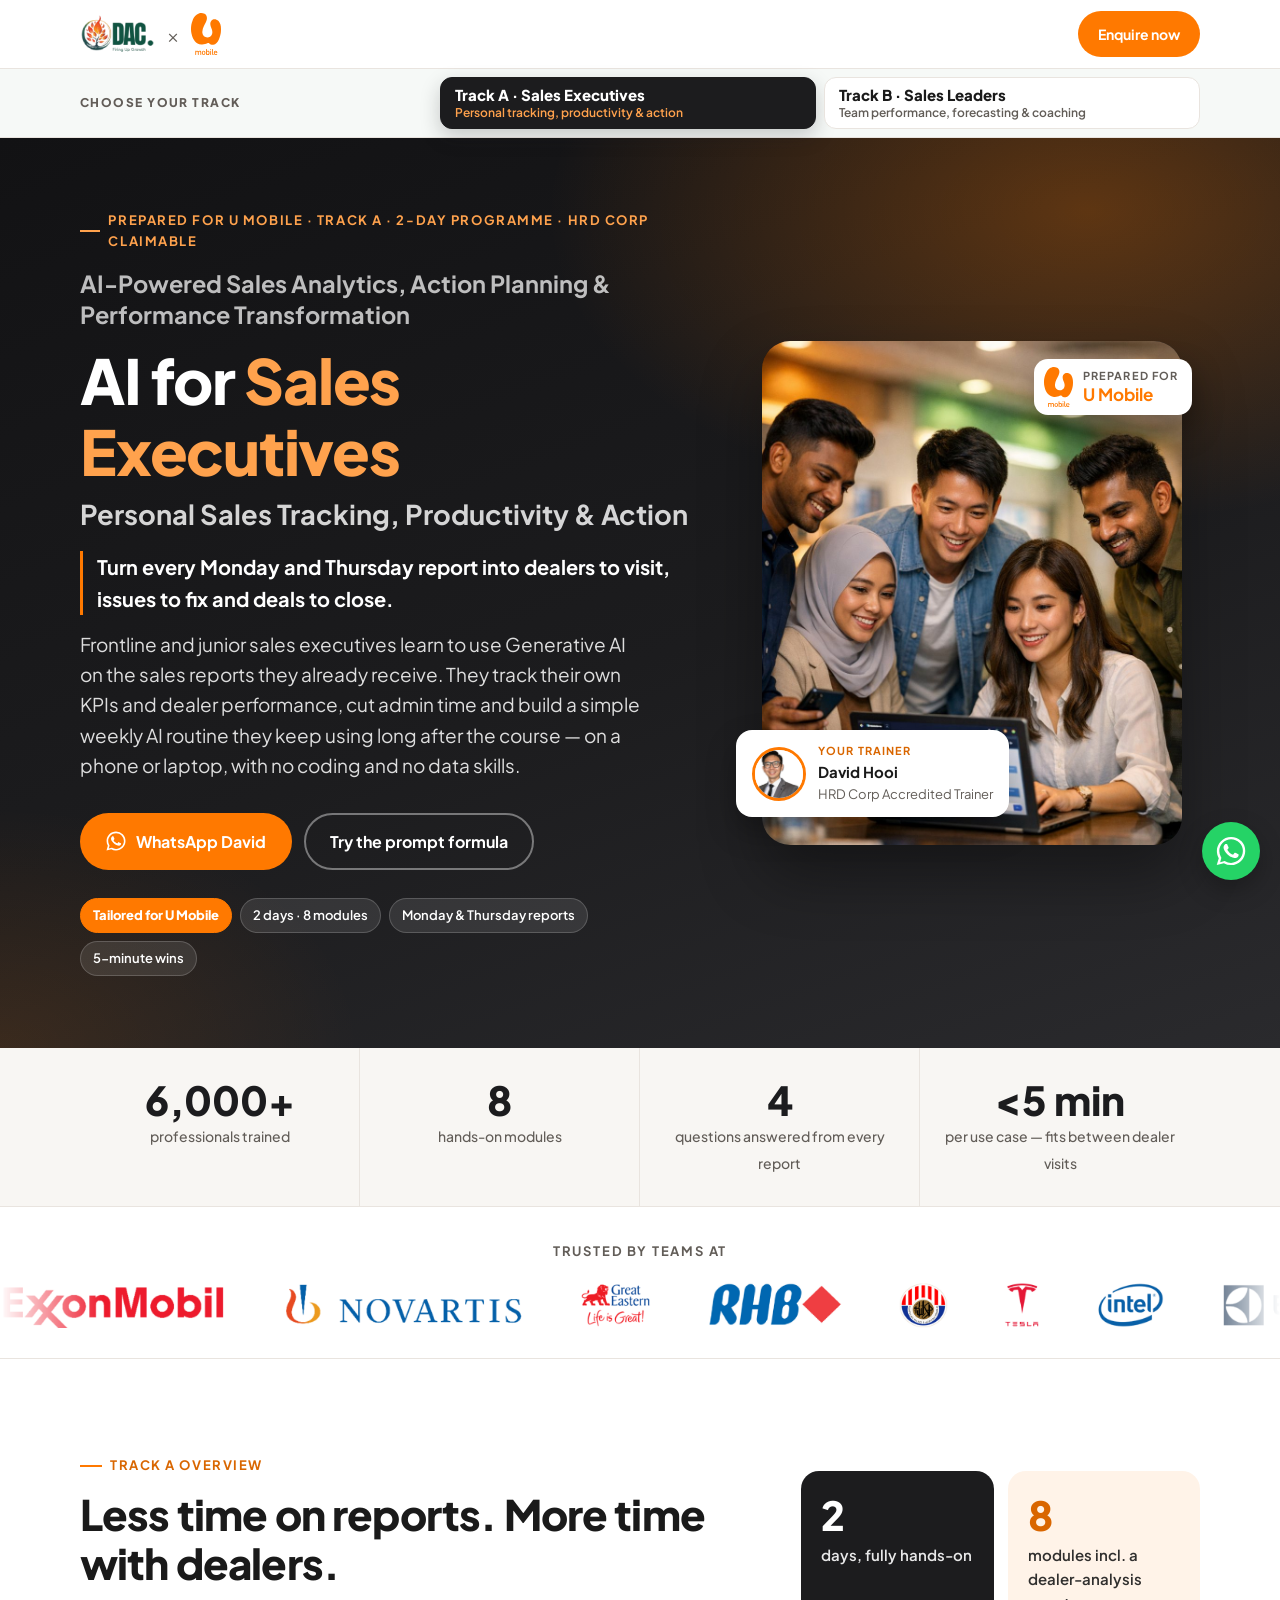
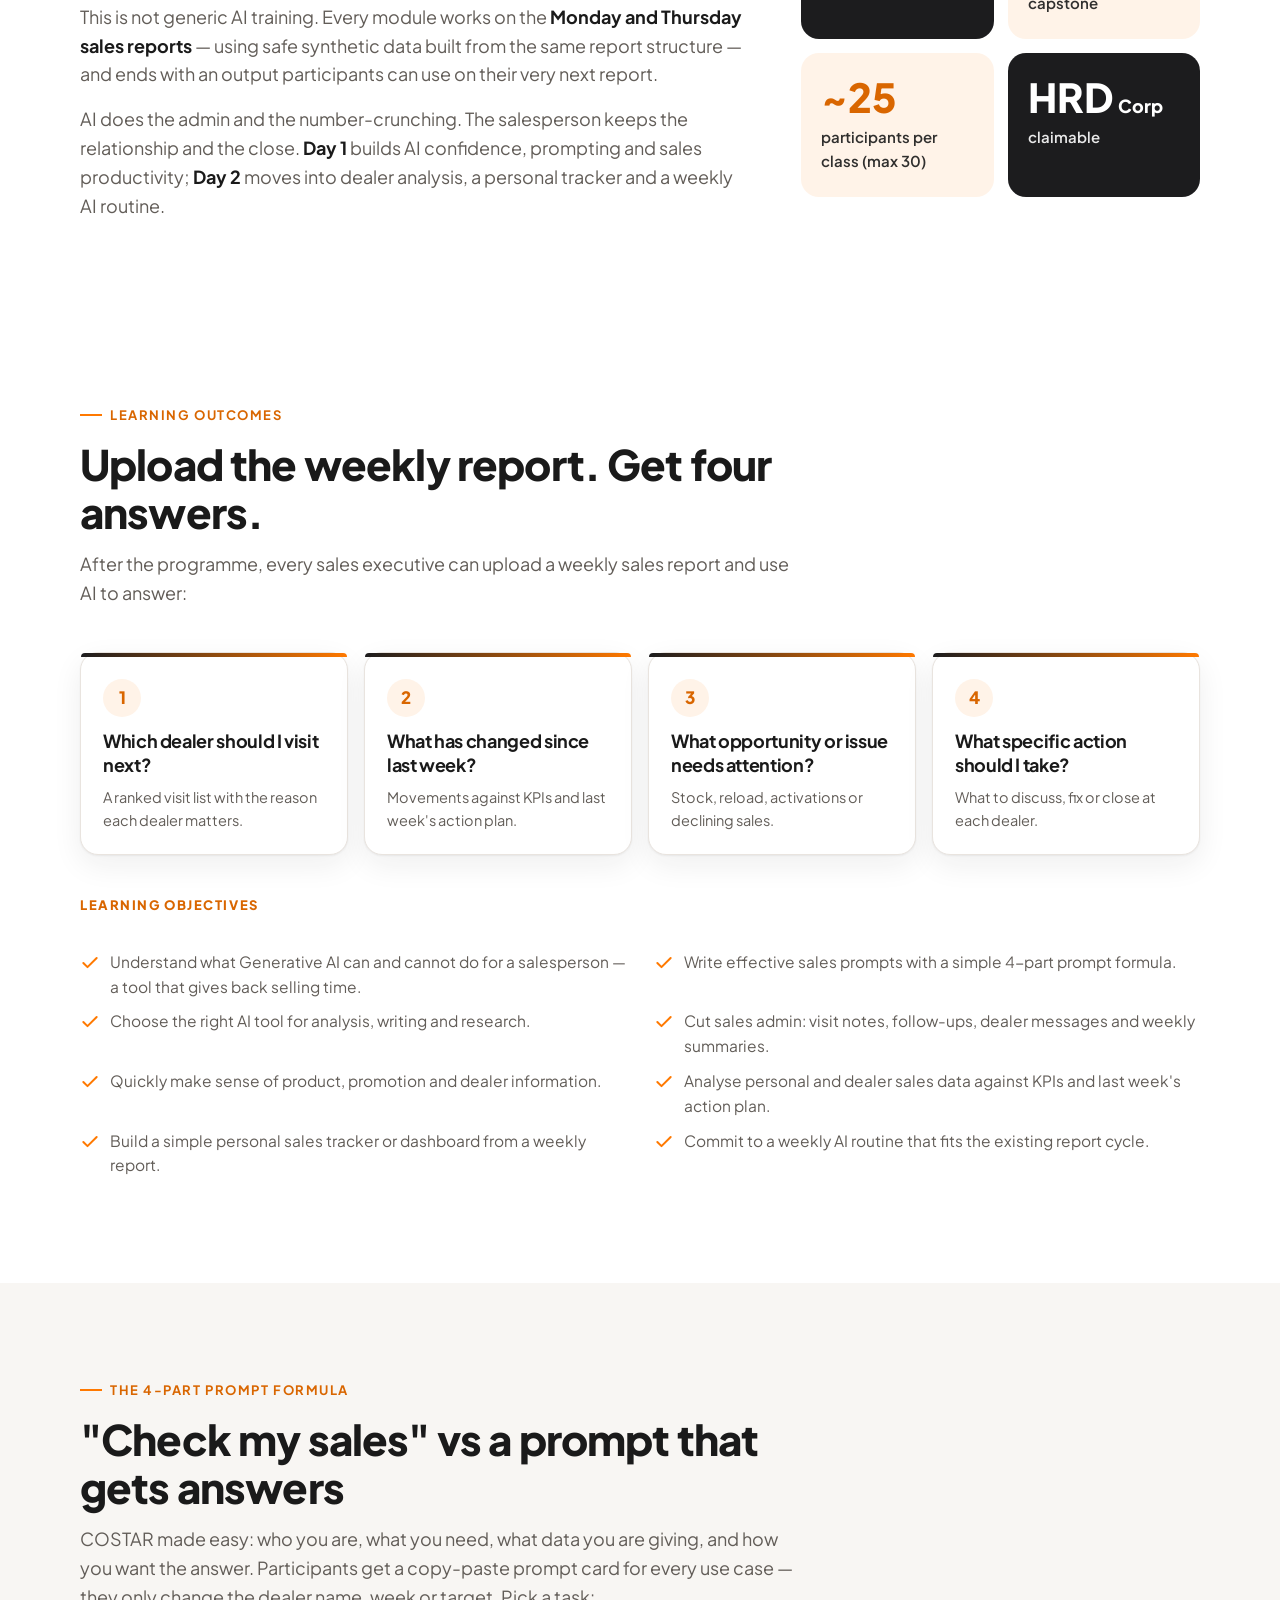
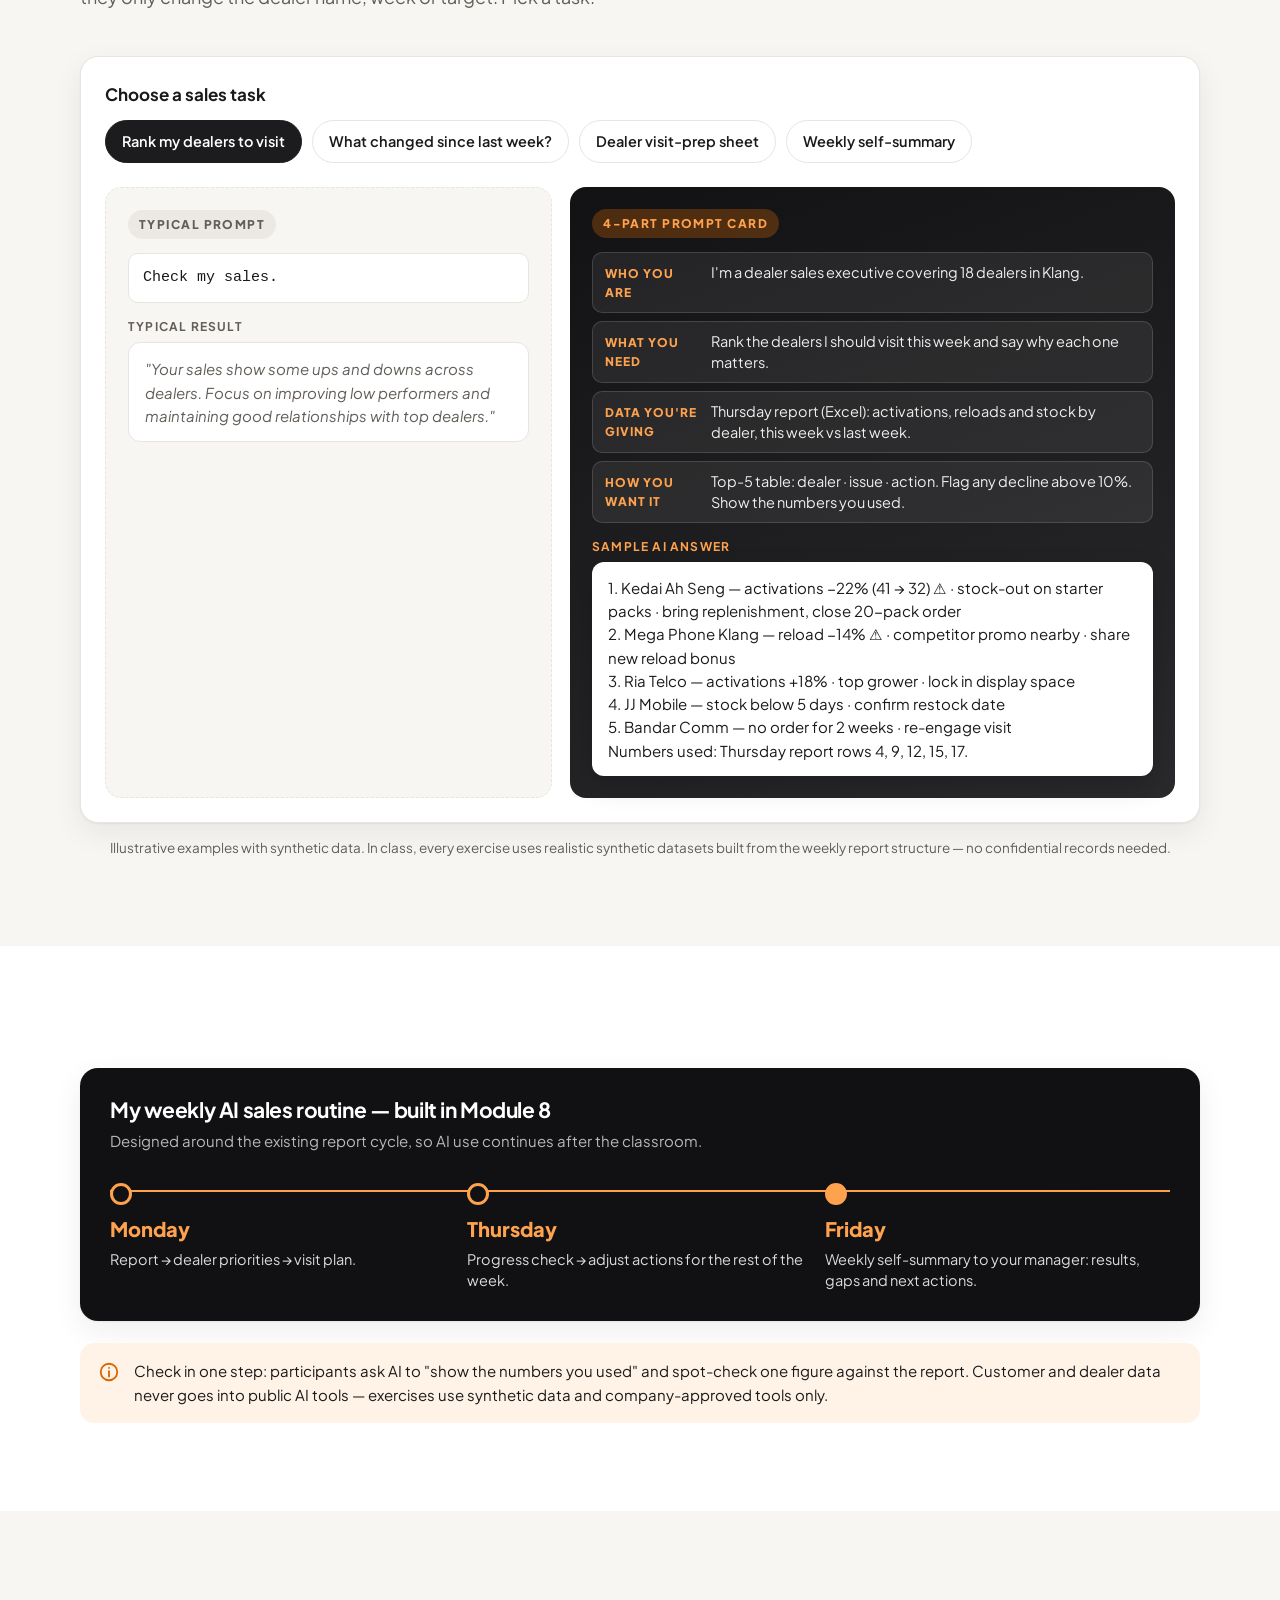
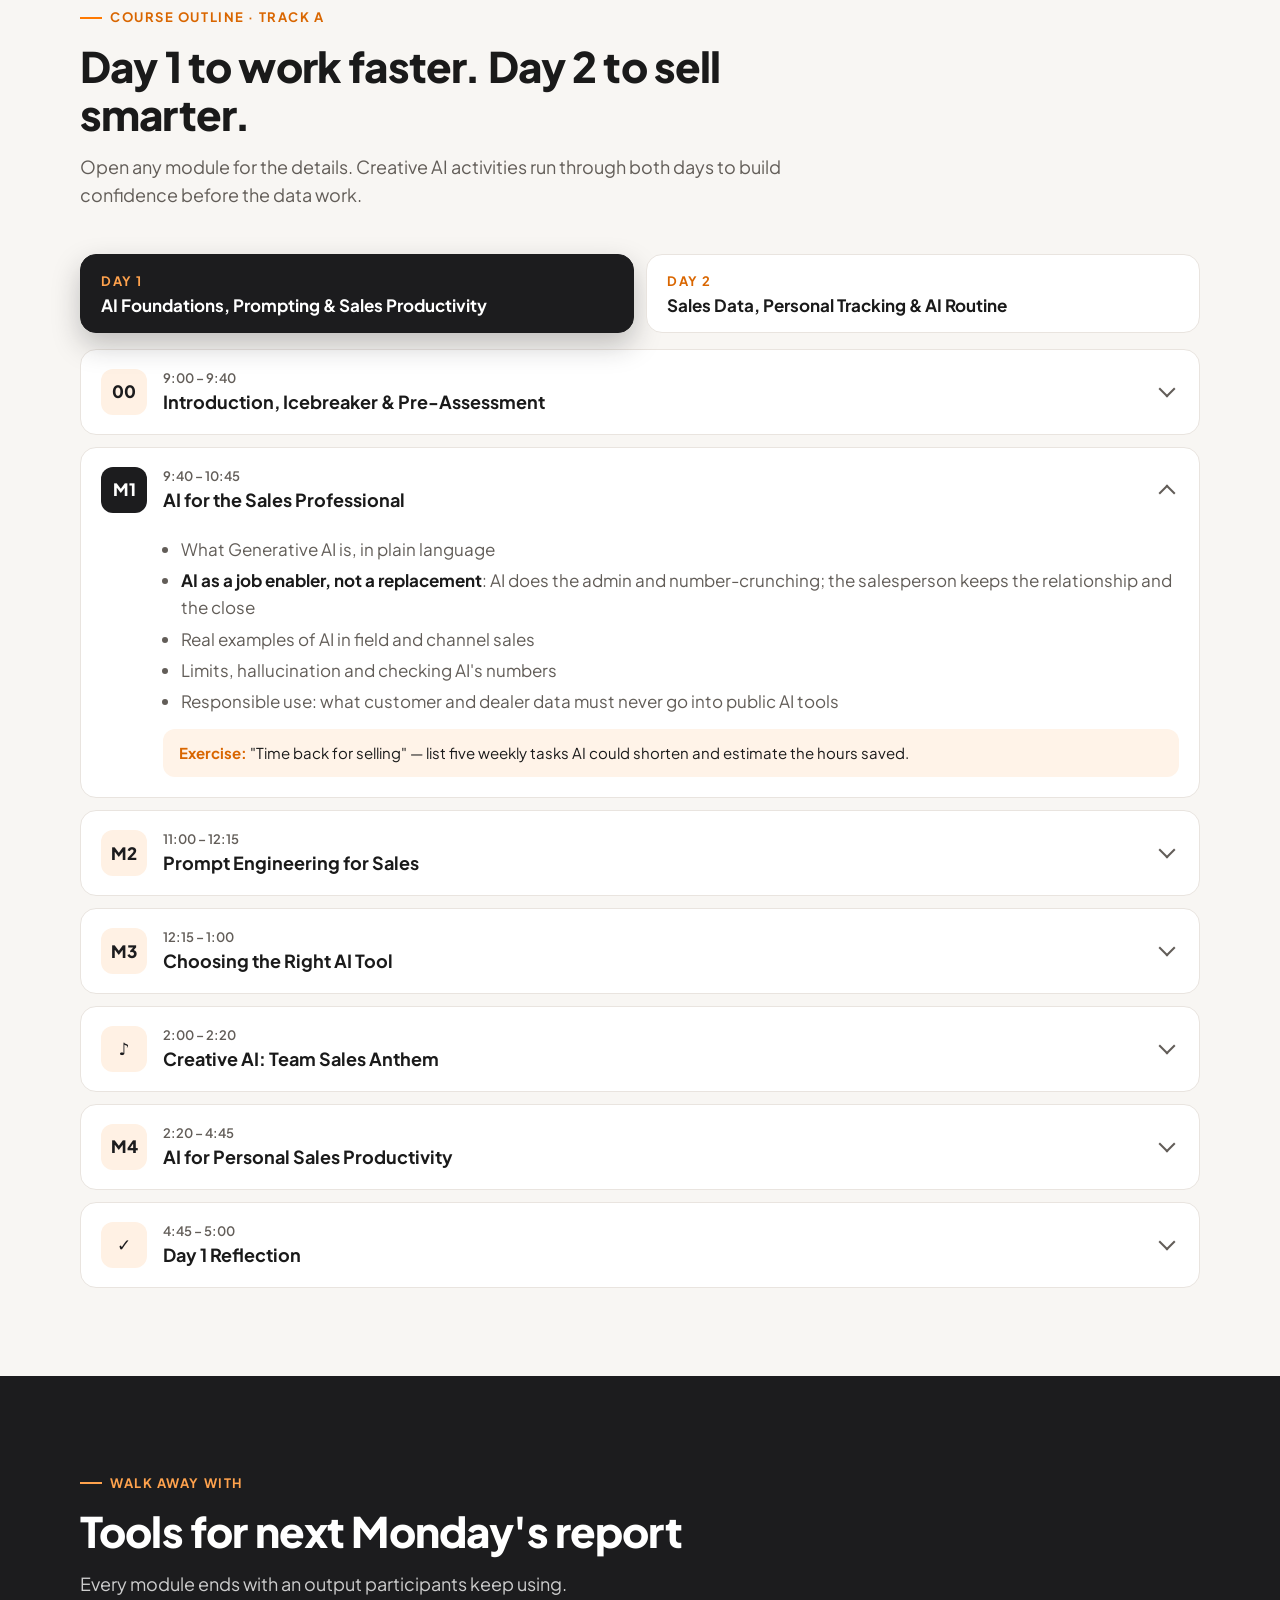
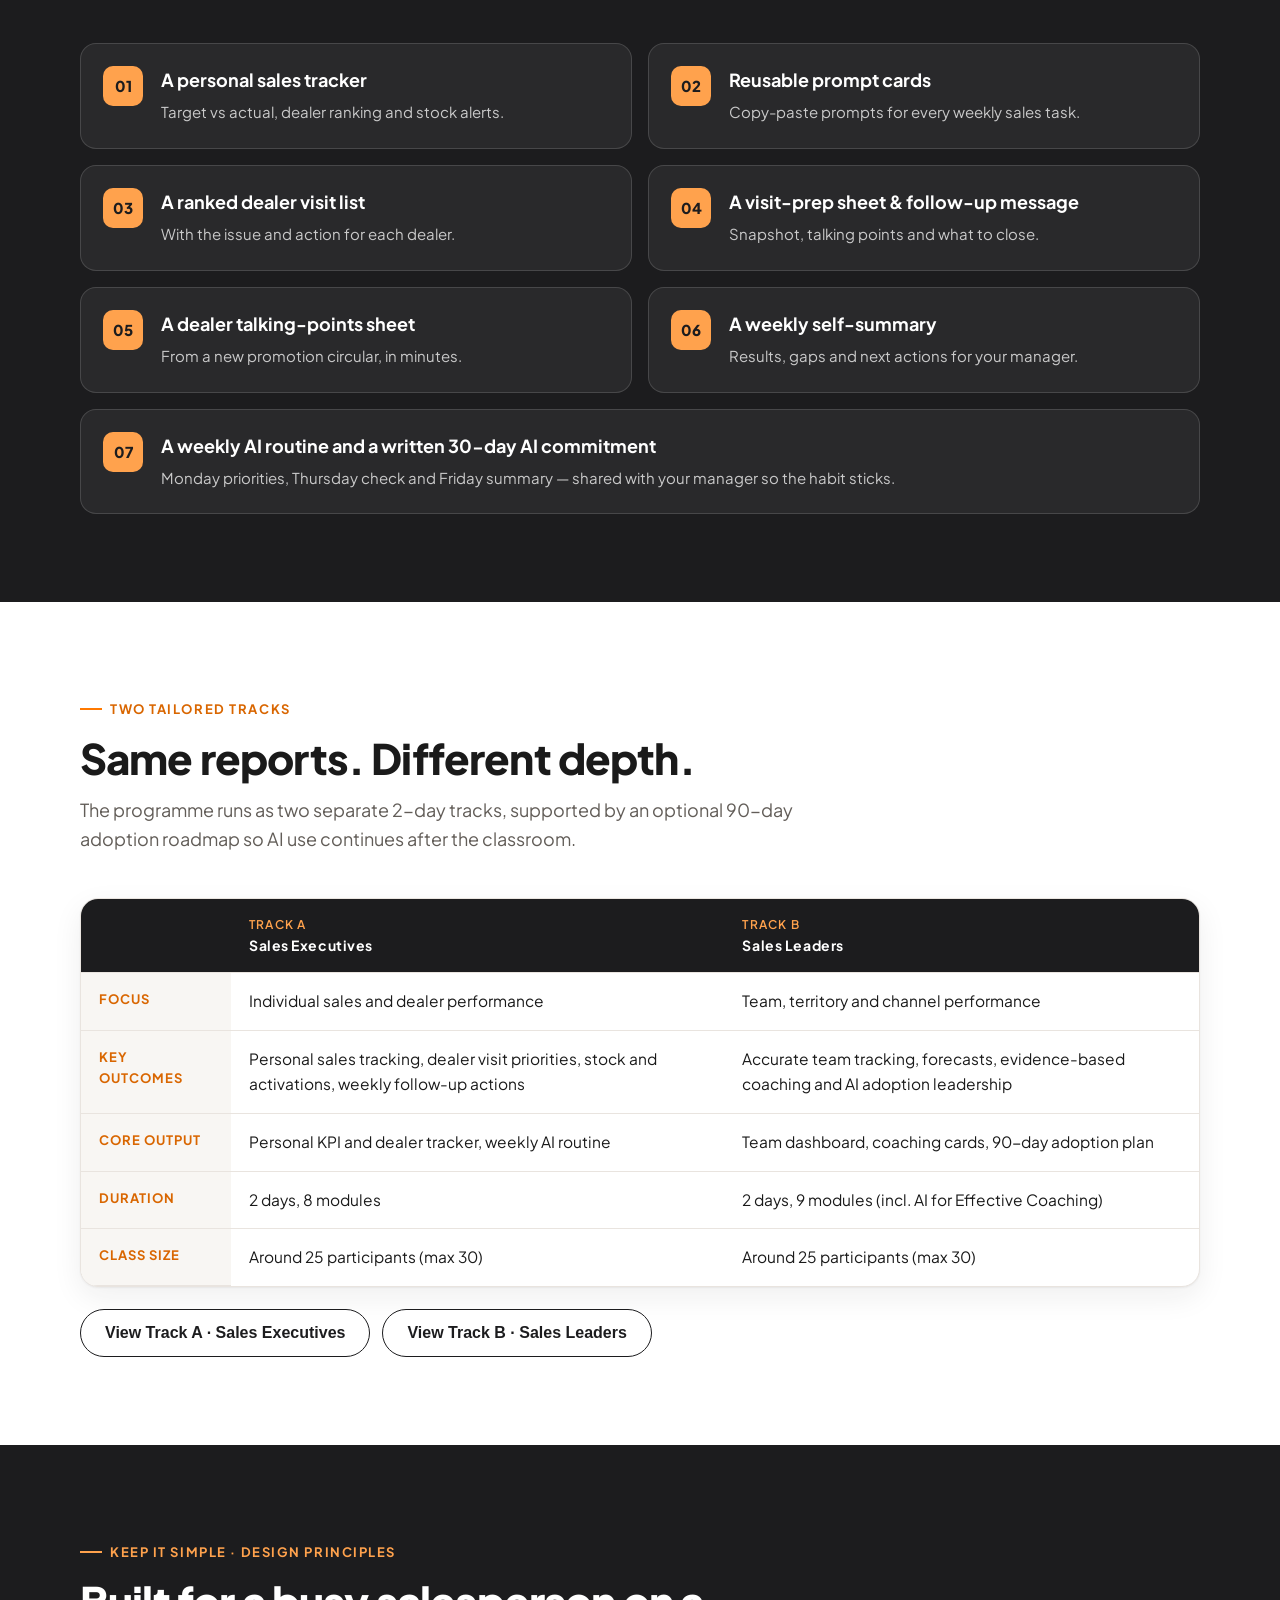
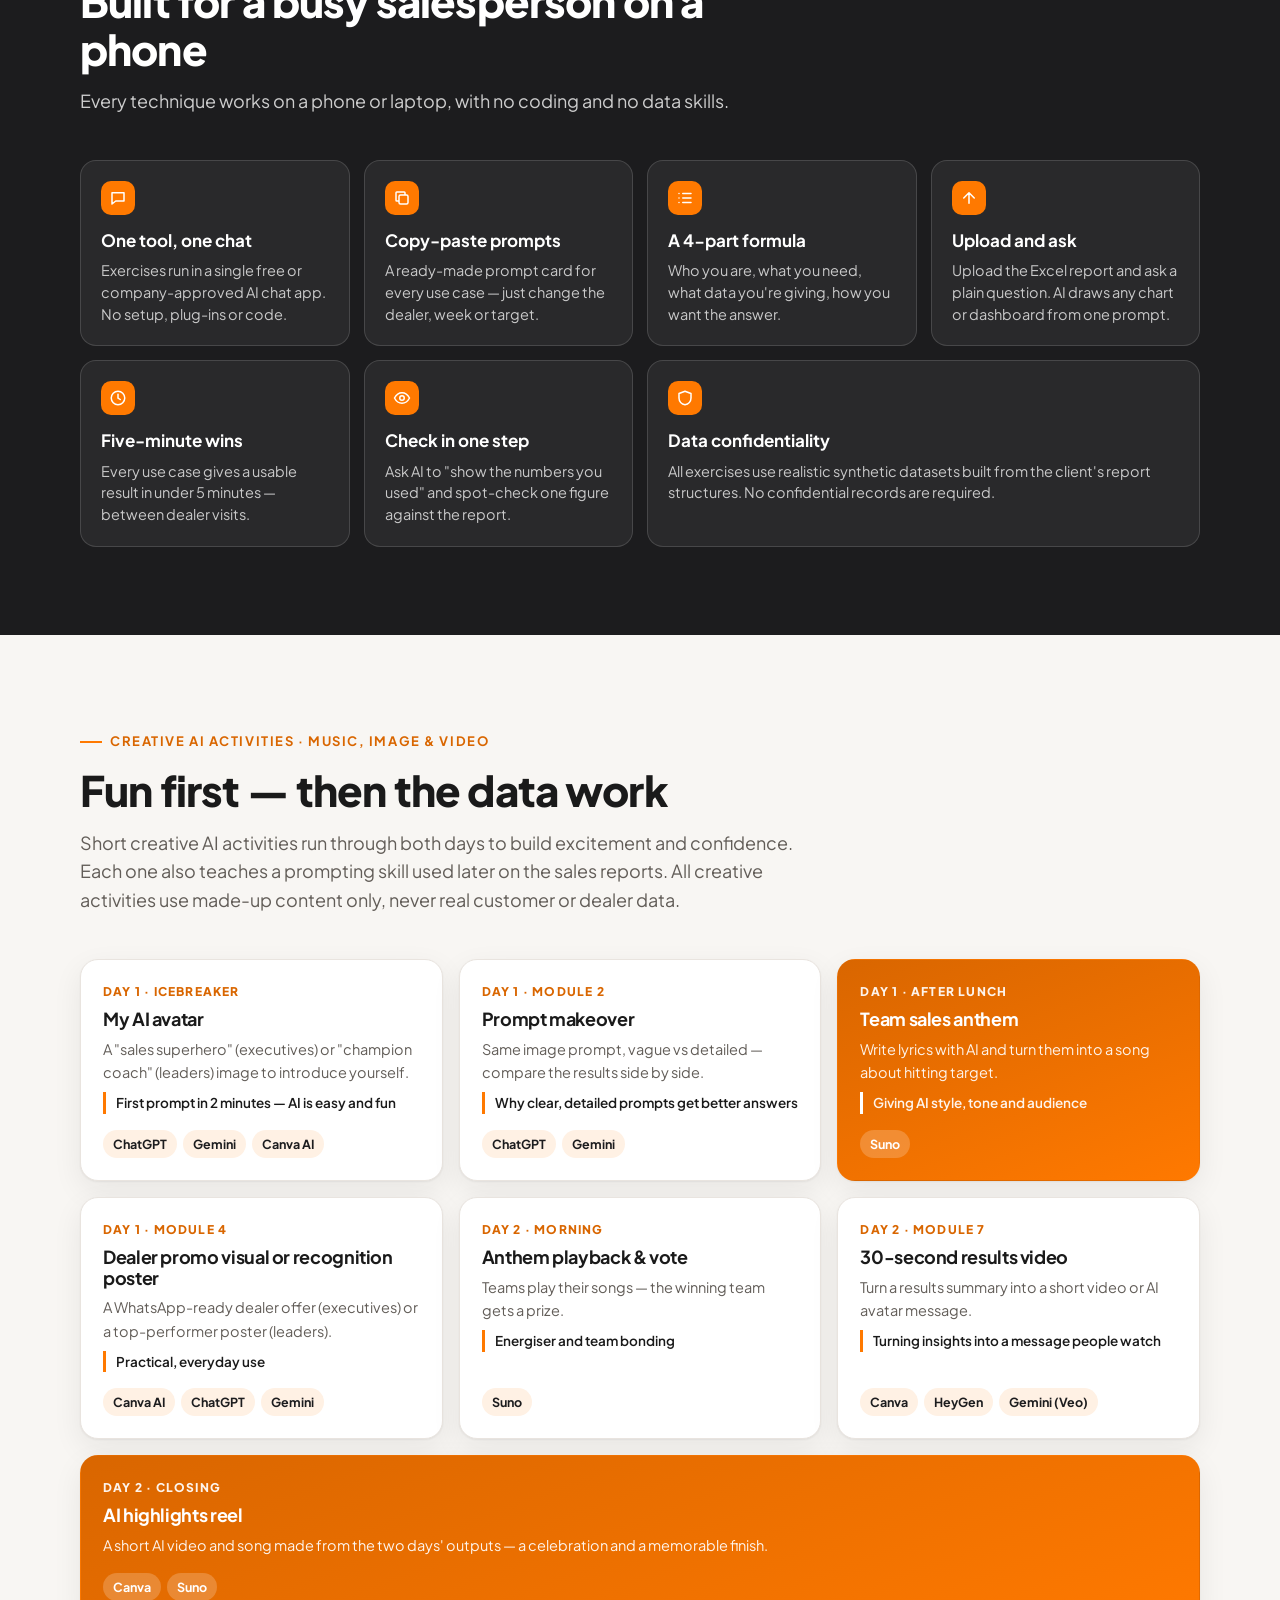
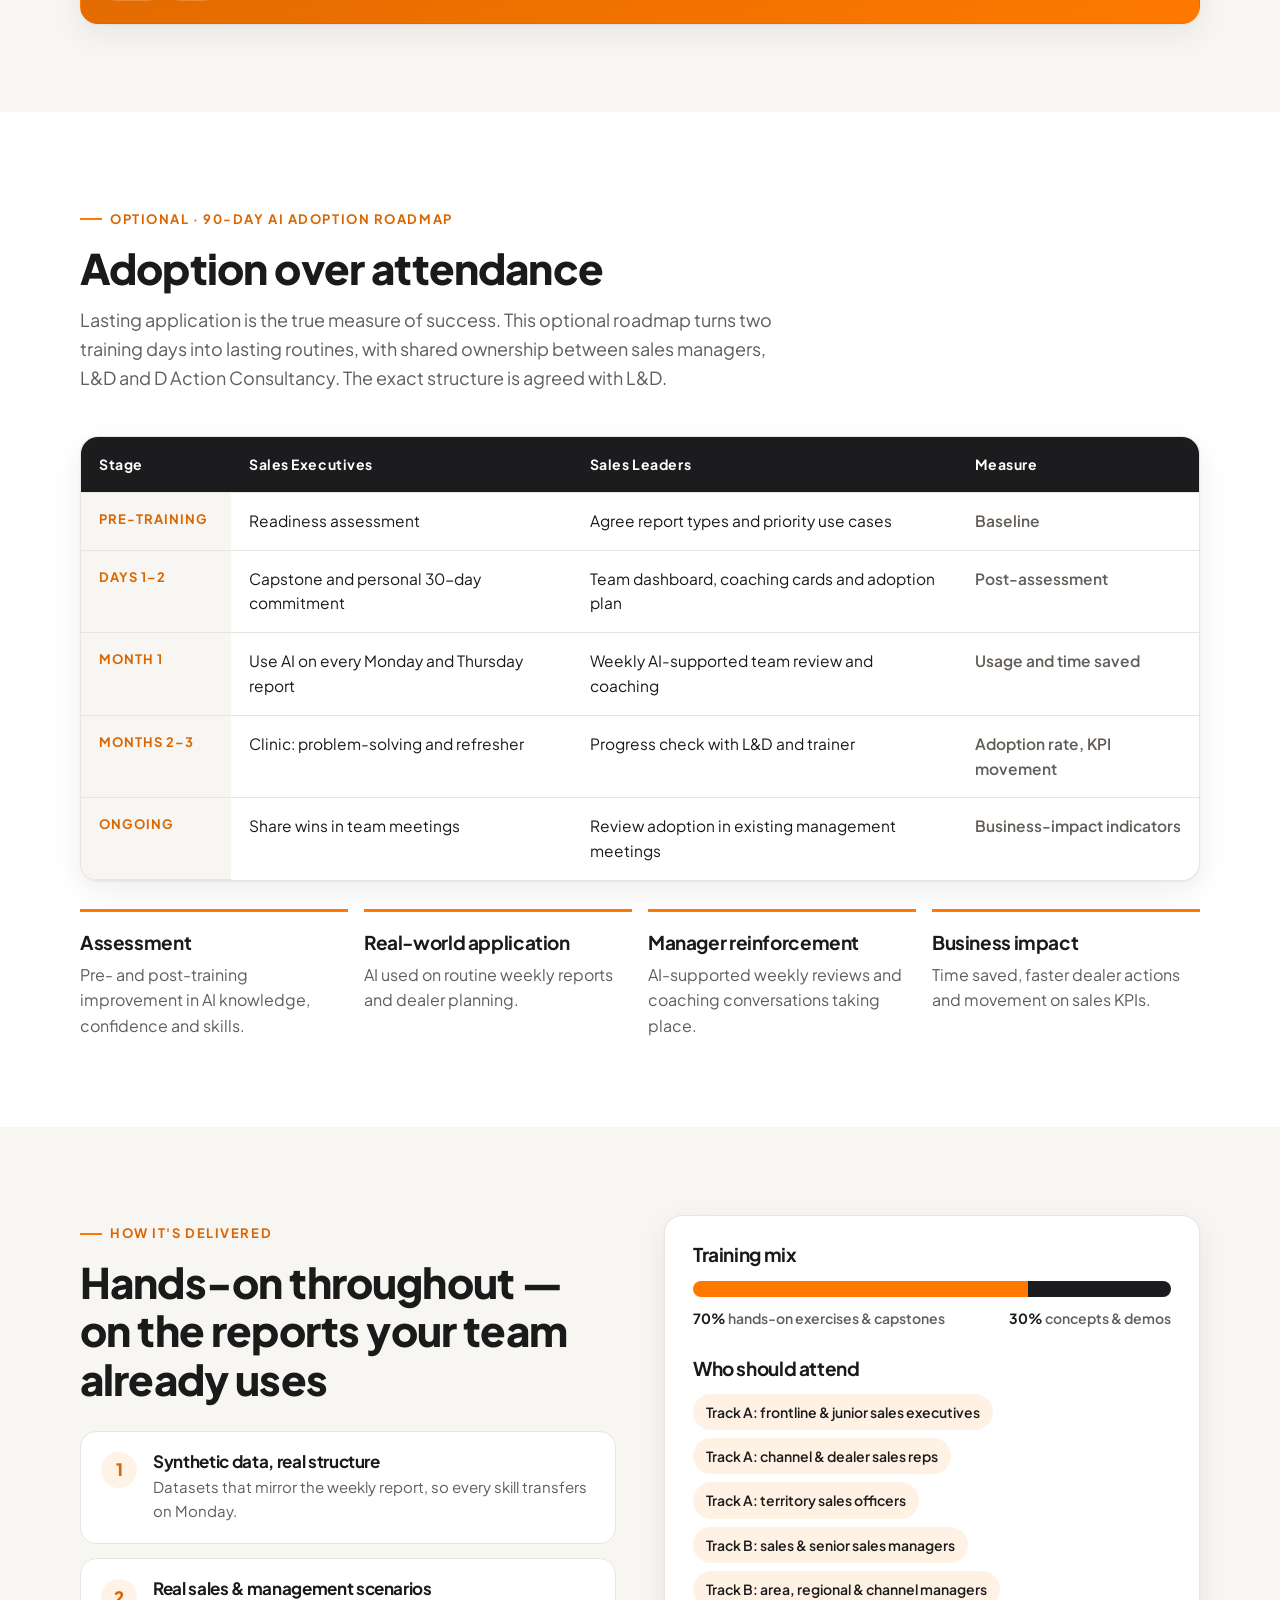
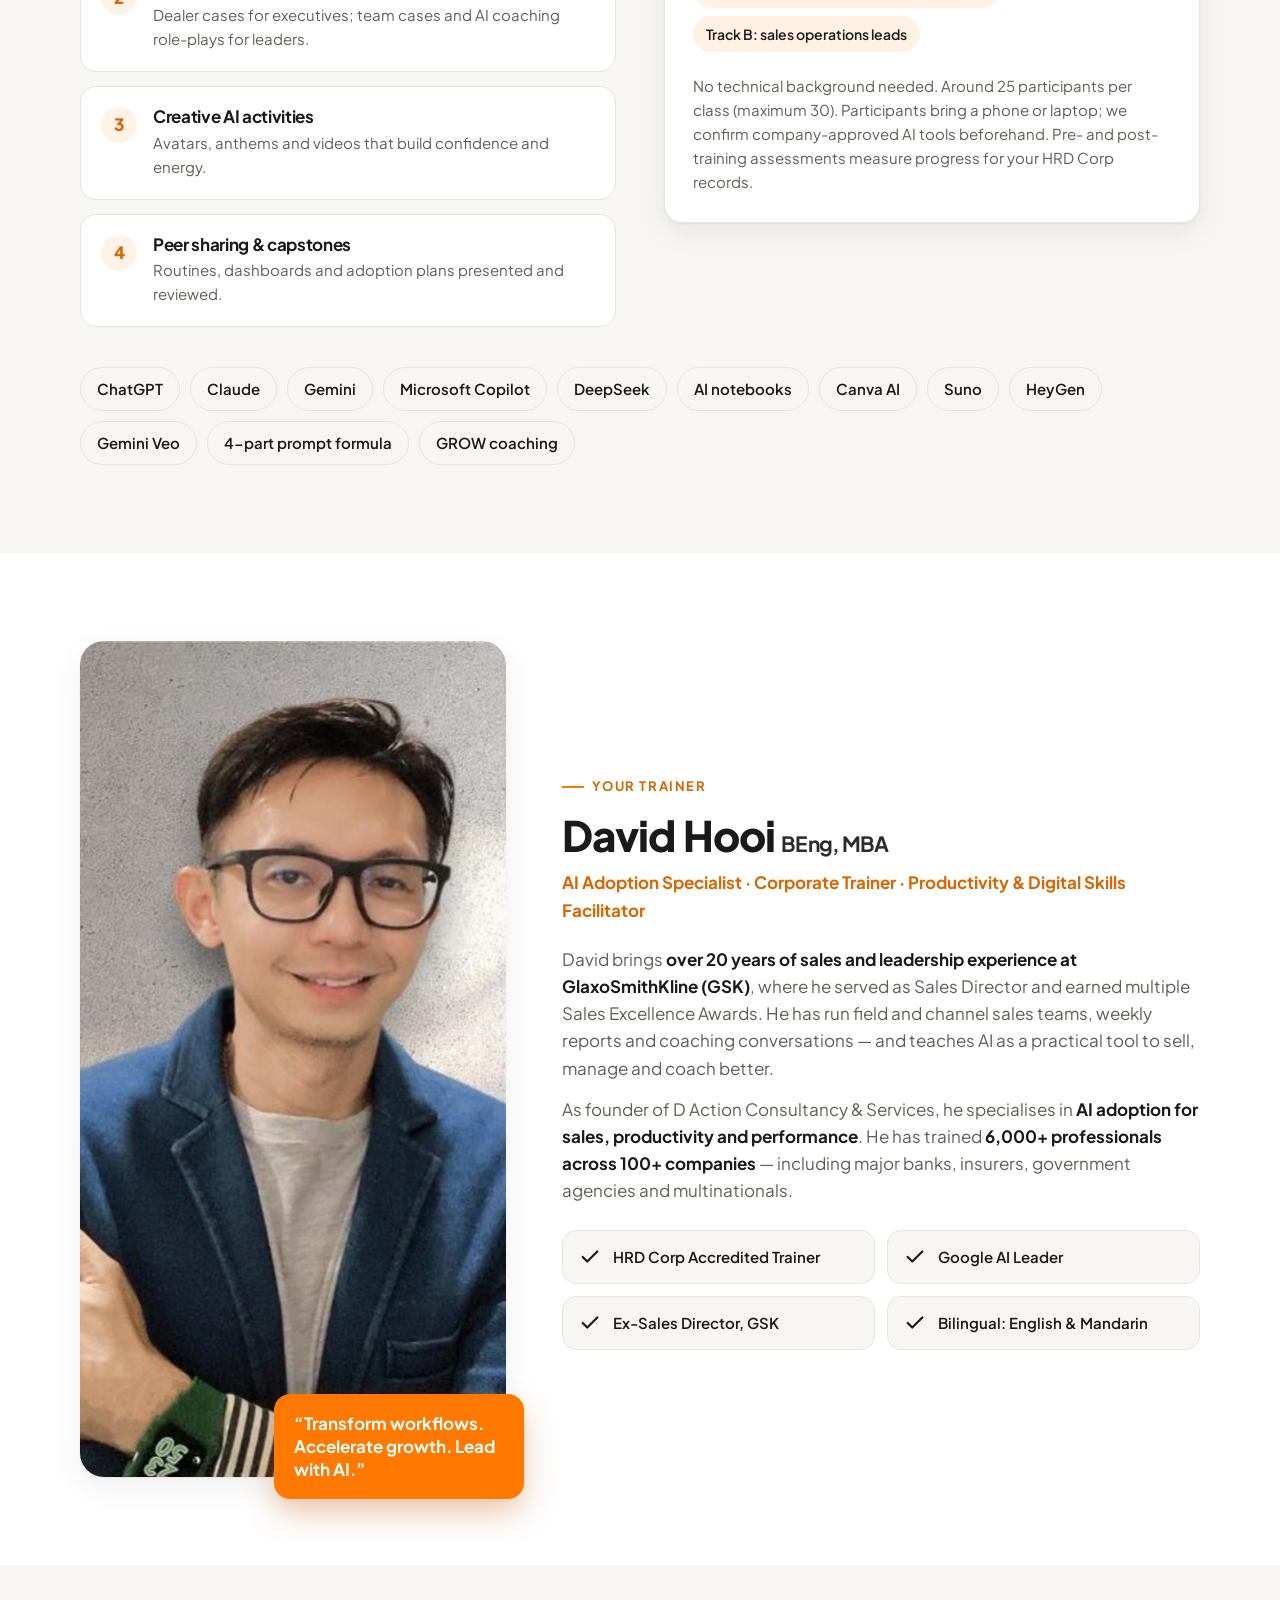
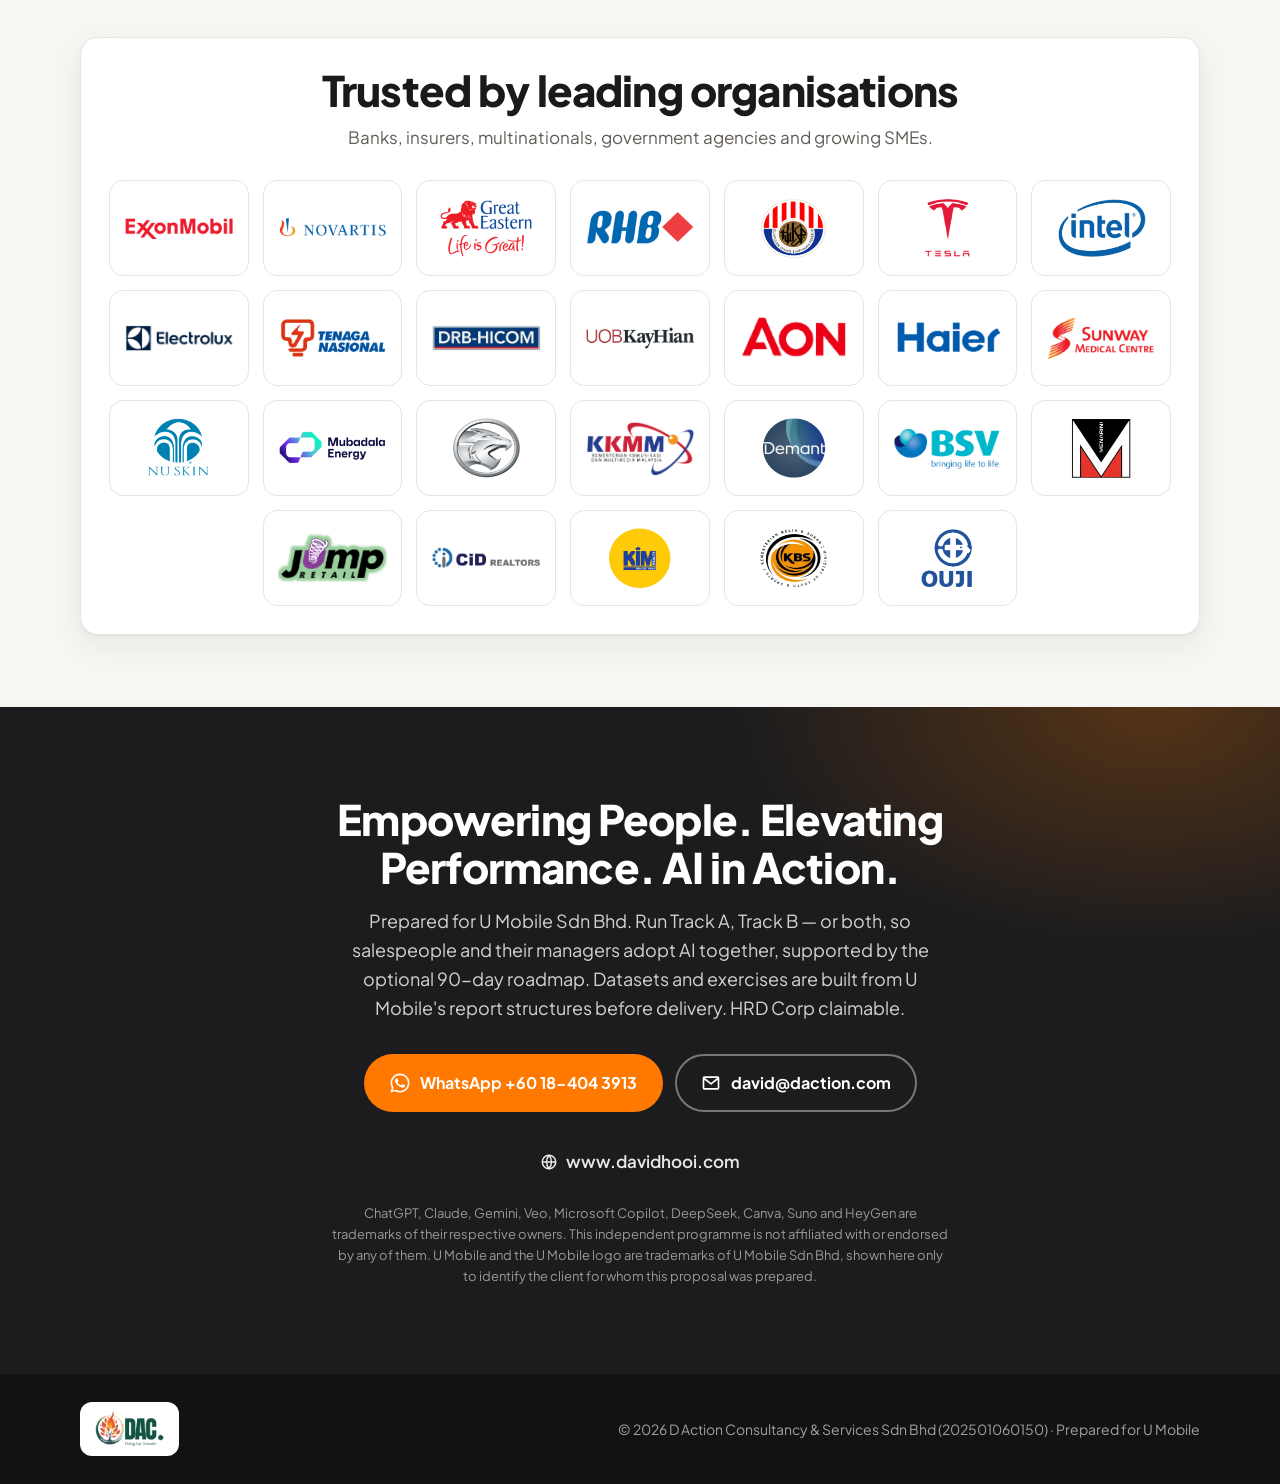
==== commit 523b767e: "Rebuild page on the updated proposal: AI-Powered Sales Analytics (Track A executives, Track B leader" ====
--- a/index.html
+++ b/index.html
@@ -3,27 +3,27 @@
 <head>
 <meta charset="utf-8">
 <meta name="viewport" content="width=device-width, initial-scale=1">
-<title>AI Productivity, Data &amp; Implementation Mastery for Telco Managers &amp; Leaders | Prepared for U Mobile</title>
-<meta name="description" content="Two 2-day hands-on AI programmes for telco teams by David Hooi: AI Productivity, Data &amp; Implementation Mastery for Managers &amp; Leaders, and AI Productivity &amp; Automation Mastery for Sales &amp; Operations. HRD Corp claimable.">
+<title>AI for Sales Executives (Track A) | Prepared for U Mobile</title>
+<meta name="description" content="AI-Powered Sales Analytics, Action Planning &amp; Performance Transformation: two tailored 2-day tracks for U Mobile — Track A for Sales Executives and Track B for Sales Leaders — plus an optional 90-day AI adoption roadmap. By David Hooi, D Action Consultancy. HRD Corp claimable.">
+<meta name="robots" content="noindex, nofollow">
 
 <meta property="og:type" content="website">
 <meta property="og:site_name" content="D Action Consultancy &amp; Services Sdn Bhd">
 <meta property="og:locale" content="en_MY">
-<meta property="og:title" content="AI Mastery for U Mobile Teams">
-<meta property="og:description" content="Two 2-day hands-on programmes: Managers &amp; Leaders (data, dashboards, AI roadmap) and Sales &amp; Operations (reports, forecasts, AI assistants). HRD Corp claimable.">
-<meta property="og:image" content="https://dhooi266.github.io/ai-telco-umobile/og-share-v1.jpg">
-<meta property="og:image:secure_url" content="https://dhooi266.github.io/ai-telco-umobile/og-share-v1.jpg">
+<meta property="og:title" content="AI-Powered Sales Analytics for U Mobile">
+<meta property="og:description" content="Two tailored 2-day tracks: Sales Executives (dealer priorities, personal tracker, weekly AI routine) and Sales Leaders (team dashboard, forecasts, AI coaching, 90-day adoption plan). HRD Corp claimable.">
+<meta property="og:image" content="https://dhooi266.github.io/ai-telco-umobile/og-share-v2.jpg">
+<meta property="og:image:secure_url" content="https://dhooi266.github.io/ai-telco-umobile/og-share-v2.jpg">
 <meta property="og:image:type" content="image/jpeg">
 <meta property="og:image:width" content="1200">
 <meta property="og:image:height" content="630">
-<meta property="og:image:alt" content="AI Mastery for U Mobile Teams - Managers &amp; Leaders and Sales &amp; Operations programmes by trainer David Hooi, D Action Consultancy.">
+<meta property="og:image:alt" content="AI-Powered Sales Analytics, Action Planning &amp; Performance Transformation - prepared for U Mobile by trainer David Hooi, D Action Consultancy.">
 
 <meta name="twitter:card" content="summary_large_image">
-<meta name="twitter:title" content="AI Mastery for U Mobile Teams">
-<meta name="twitter:description" content="Two 2-day hands-on AI programmes for telco managers and sales &amp; operations teams. HRD Corp claimable.">
-<meta name="twitter:image" content="https://dhooi266.github.io/ai-telco-umobile/og-share-v1.jpg">
-
-<meta name="robots" content="noindex, nofollow">
+<meta name="twitter:title" content="AI-Powered Sales Analytics for U Mobile">
+<meta name="twitter:description" content="Two tailored 2-day tracks for Sales Executives and Sales Leaders, plus a 90-day AI adoption roadmap. HRD Corp claimable.">
+<meta name="twitter:image" content="https://dhooi266.github.io/ai-telco-umobile/og-share-v2.jpg">
+
 <meta name="theme-color" content="#1c1c1e">
 <link rel="icon" href="assets/umobile-logo.svg">
 <link rel="preconnect" href="https://fonts.googleapis.com">
@@ -416,19 +416,84 @@
 .prog[hidden]{display:none}
 @media (max-width:640px){.progbar .pl{display:none}.pswitch button{padding:7px 10px}.pswitch button b{font-size:13.5px}.pswitch button small{font-size:11px}}
 
-/* U Mobile edition */
+/* ===== U Mobile edition: AI-Powered Sales Analytics (Track A / Track B) ===== */
 .nav .cobrand{display:flex;align-items:center;gap:12px;text-decoration:none}
 .nav .cobrand .x{font-size:20px;font-weight:300;color:var(--muted)}
 .nav .cobrand img.um{height:42px}
+.hero{background:radial-gradient(900px 520px at 85% 8%,rgba(255,121,0,.30),transparent 60%),radial-gradient(600px 400px at 0% 100%,rgba(255,121,0,.12),transparent 60%),linear-gradient(160deg,#121214 0%,#1c1c1e 55%,#2a2a2d 100%)}
 .hero .eyebrow{color:#ffa24d}
+.hero h1 .prog{display:block;font-size:.38em;font-weight:700;letter-spacing:0;color:rgba(255,255,255,.72);margin-bottom:14px;line-height:1.3}
 .hero-tags .um-tag{background:#ff7900;border-color:#ff7900;color:#fff;font-weight:800}
 .hero-photo{position:relative}
 .um-stamp{position:absolute;top:18px;right:-10px;z-index:3;display:flex;align-items:center;gap:10px;background:#fff;color:#1a1a1a;border-radius:14px;padding:8px 14px 8px 10px;box-shadow:0 14px 30px rgba(0,0,0,.35)}
 .um-stamp img{height:40px;width:auto}
 .um-stamp span{font-size:11px;font-weight:700;letter-spacing:.1em;text-transform:uppercase;color:#625d58;line-height:1.3}
 .um-stamp b{display:block;font-size:17px;letter-spacing:0;text-transform:none;color:#ff7900}
-.hero{background:radial-gradient(900px 520px at 85% 8%,rgba(255,121,0,.30),transparent 60%),radial-gradient(600px 400px at 0% 100%,rgba(255,121,0,.12),transparent 60%),linear-gradient(160deg,#121214 0%,#1c1c1e 55%,#2a2a2d 100%)}
-@media (max-width:640px){.nav .cobrand{gap:8px}.nav .cobrand img{height:32px}.nav .cobrand img.um{height:34px}.um-stamp{right:8px;top:10px;padding:6px 10px 6px 8px}.um-stamp img{height:30px}.um-stamp b{font-size:14px}}
+
+/* questions answered */
+.qgrid{display:grid;grid-template-columns:repeat(auto-fit,minmax(200px,1fr));gap:16px}
+.q{position:relative;background:#fff;border:1px solid var(--line);border-radius:var(--radius);padding:26px 22px 22px;box-shadow:var(--shadow);transition:transform .2s}
+.q:hover{transform:translateY(-4px)}
+.q::before{content:"";position:absolute;inset:0 0 auto 0;height:4px;border-radius:var(--radius) var(--radius) 0 0;background:linear-gradient(90deg,var(--green),var(--orange))}
+.q i{font-style:normal;display:inline-grid;place-items:center;width:38px;height:38px;border-radius:50%;background:var(--orange-soft);color:var(--orange-2);font-weight:800;margin-bottom:12px}
+.q h3{font-size:18px;line-height:1.35}
+.q p{color:var(--muted);font-size:14.5px;margin-top:8px}
+.objs{margin-top:34px;display:grid;grid-template-columns:1fr 1fr;gap:10px 28px;padding:0;list-style:none}
+.objs li{display:flex;gap:10px;font-size:15.5px;color:var(--muted)}
+.objs li svg{flex:none;width:20px;height:20px;color:var(--orange);margin-top:3px}
+.objs-h{margin-top:40px;font-size:13px;font-weight:800;letter-spacing:.12em;text-transform:uppercase;color:var(--orange-2)}
+.tl.t3{grid-template-columns:repeat(3,1fr)}
+
+/* tracks at a glance + roadmap tables */
+.rtable{width:100%;border-collapse:separate;border-spacing:0;background:#fff;border:1px solid var(--line);border-radius:var(--radius);overflow:hidden;box-shadow:var(--shadow);font-size:15.5px}
+.rtable th,.rtable td{padding:16px 18px;text-align:left;vertical-align:top;border-bottom:1px solid var(--line)}
+.rtable tr:last-child td{border-bottom:0}
+.rtable thead th{background:var(--green);color:#fff;font-size:14px;letter-spacing:.04em}
+.rtable thead th small{display:block;font-weight:600;color:#ffa24d;font-size:12px;letter-spacing:.1em;text-transform:uppercase}
+.rtable tbody th{width:150px;font-size:13px;letter-spacing:.08em;text-transform:uppercase;color:var(--orange-2);background:var(--bg-2)}
+.rtable td.m{color:var(--muted);font-weight:600}
+.glance-cta{display:flex;gap:12px;flex-wrap:wrap;margin-top:22px}
+.glance-cta .btn{border:1.5px solid var(--green);color:var(--green);background:#fff}
+.glance-cta .btn:hover{background:var(--green);color:#fff}
+
+/* design principles */
+.principles{display:grid;grid-template-columns:repeat(4,1fr);gap:14px}
+.pp{background:rgba(255,255,255,.06);border:1px solid rgba(255,255,255,.14);border-radius:16px;padding:20px}
+.pp b{display:block;font-size:17px;color:#fff;margin-bottom:6px}
+.pp span{display:block;font-size:14.5px;color:rgba(255,255,255,.75);line-height:1.5}
+.pp .ic{width:34px;height:34px;border-radius:10px;background:#ff7900;display:grid;place-items:center;margin-bottom:12px;color:#fff}
+.pp .ic svg{width:18px;height:18px}
+
+/* creative AI activities */
+.acts{display:grid;grid-template-columns:repeat(3,1fr);gap:16px}
+.act{background:#fff;border:1px solid var(--line);border-radius:var(--radius);padding:22px;box-shadow:var(--shadow);display:flex;flex-direction:column;gap:8px;transition:transform .2s,border-color .2s}
+.act:hover{transform:translateY(-4px);border-color:var(--orange)}
+.act .when{font-size:12px;font-weight:800;letter-spacing:.1em;text-transform:uppercase;color:var(--orange-2)}
+.act h3{font-size:18px}
+.act p{font-size:14.5px;color:var(--muted)}
+.act .tools{margin-top:auto;padding-top:8px;display:flex;flex-wrap:wrap;gap:6px}
+.act .tools span{font-size:12.5px;font-weight:700;padding:4px 10px;border-radius:999px;background:var(--green-soft);color:var(--green)}
+.act .teach{font-size:13.5px;font-weight:600;color:var(--ink);border-left:3px solid var(--orange);padding-left:10px}
+.act.hl{background:linear-gradient(160deg,#d96600,#ff7900);border-color:transparent;color:#fff}
+.act.hl .when,.act.hl p,.act.hl .teach{color:rgba(255,255,255,.92)}
+.act.hl .teach{border-color:#fff}
+.act.hl h3{color:#fff}
+.act.hl .tools span{background:rgba(255,255,255,.2);color:#fff}
+.measures{display:grid;grid-template-columns:repeat(4,1fr);gap:16px;margin-top:28px}
+
+@media (max-width:960px){.principles,.measures{grid-template-columns:1fr 1fr}.acts{grid-template-columns:1fr 1fr}.tl.t3{grid-template-columns:1fr}.objs{grid-template-columns:1fr}}
+@media (max-width:640px){
+  .nav .cobrand{gap:8px}.nav .cobrand img{height:32px}.nav .cobrand img.um{height:34px}
+  .um-stamp{right:8px;top:10px;padding:6px 10px 6px 8px}.um-stamp img{height:30px}.um-stamp b{font-size:14px}
+  .principles,.acts,.measures{grid-template-columns:1fr}
+  .rtable,.rtable tbody,.rtable tr,.rtable th,.rtable td{display:block;width:100%}
+  .rtable thead{display:none}
+  .rtable tbody tr{border-bottom:1px solid var(--line)}
+  .rtable tbody th{width:auto;padding:12px 16px 4px;background:none}
+  .rtable td{border:0;padding:4px 16px 4px}
+  .rtable td:last-child{padding-bottom:14px}
+  .rtable td[data-l]::before{content:attr(data-l);display:block;font-size:11.5px;font-weight:800;letter-spacing:.1em;text-transform:uppercase;color:var(--muted)}
+}
 </style>
 </head>
 <body>
@@ -439,18 +504,13 @@
   <symbol id="i-web" viewBox="0 0 24 24"><g fill="none" stroke="currentColor" stroke-width="2"><circle cx="12" cy="12" r="9"/><path d="M3 12h18M12 3a14 14 0 0 1 0 18M12 3a14 14 0 0 0 0 18"/></g></symbol>
   <symbol id="i-check" viewBox="0 0 24 24"><path fill="none" stroke="currentColor" stroke-width="2.4" stroke-linecap="round" stroke-linejoin="round" d="M20 6 9 17l-5-5"/></symbol>
   <symbol id="i-info" viewBox="0 0 24 24"><g fill="none" stroke="currentColor" stroke-width="2" stroke-linecap="round"><circle cx="12" cy="12" r="9"/><path d="M12 11v6M12 7.5v.01"/></g></symbol>
-  <symbol id="i-spark" viewBox="0 0 24 24"><path fill="none" stroke="currentColor" stroke-width="2" stroke-linejoin="round" d="M12 3l1.8 5.2L19 10l-5.2 1.8L12 17l-1.8-5.2L5 10l5.2-1.8zM19 16l.8 2.2L22 19l-2.2.8L19 22l-.8-2.2L16 19l2.2-.8z"/></symbol>
-  <symbol id="i-chart" viewBox="0 0 24 24"><g fill="none" stroke="currentColor" stroke-width="2" stroke-linecap="round"><path d="M4 20V10M10 20V4M16 20v-7M22 20H2"/></g></symbol>
-  <symbol id="i-slides" viewBox="0 0 24 24"><g fill="none" stroke="currentColor" stroke-width="2" stroke-linecap="round" stroke-linejoin="round"><rect x="3" y="4" width="18" height="12" rx="2"/><path d="M12 16v4M8 20h8"/></g></symbol>
-  <symbol id="i-text" viewBox="0 0 24 24"><path fill="none" stroke="currentColor" stroke-width="2" stroke-linecap="round" d="M4 6h16M4 11h16M4 16h10"/></symbol>
-  <symbol id="i-img" viewBox="0 0 24 24"><g fill="none" stroke="currentColor" stroke-width="2" stroke-linecap="round" stroke-linejoin="round"><rect x="3" y="4" width="18" height="16" rx="2"/><circle cx="9" cy="10" r="2"/><path d="m21 16-5-5-9 9"/></g></symbol>
-  <symbol id="i-users" viewBox="0 0 24 24"><g fill="none" stroke="currentColor" stroke-width="2" stroke-linecap="round"><circle cx="9" cy="8" r="3.5"/><path d="M2.5 20a6.5 6.5 0 0 1 13 0M16 4.5a3.5 3.5 0 0 1 0 7M18 14a6 6 0 0 1 3.5 6"/></g></symbol>
+  <symbol id="i-chat" viewBox="0 0 24 24"><path fill="none" stroke="currentColor" stroke-width="2" stroke-linejoin="round" d="M4 5h16v11H9l-5 4z"/></symbol>
+  <symbol id="i-copy" viewBox="0 0 24 24"><g fill="none" stroke="currentColor" stroke-width="2" stroke-linejoin="round"><rect x="8" y="8" width="12" height="12" rx="2"/><path d="M16 8V5a1 1 0 0 0-1-1H5a1 1 0 0 0-1 1v10a1 1 0 0 0 1 1h3"/></g></symbol>
+  <symbol id="i-list" viewBox="0 0 24 24"><path fill="none" stroke="currentColor" stroke-width="2" stroke-linecap="round" d="M9 6h11M9 12h11M9 18h11M4 6h.01M4 12h.01M4 18h.01"/></symbol>
+  <symbol id="i-up" viewBox="0 0 24 24"><g fill="none" stroke="currentColor" stroke-width="2" stroke-linecap="round" stroke-linejoin="round"><path d="M12 19V5M5 12l7-7 7 7"/></g></symbol>
+  <symbol id="i-clock" viewBox="0 0 24 24"><g fill="none" stroke="currentColor" stroke-width="2" stroke-linecap="round"><circle cx="12" cy="12" r="9"/><path d="M12 7v5l3 2"/></g></symbol>
+  <symbol id="i-eye" viewBox="0 0 24 24"><g fill="none" stroke="currentColor" stroke-width="2"><path d="M2 12s3.6-7 10-7 10 7 10 7-3.6 7-10 7S2 12 2 12z"/><circle cx="12" cy="12" r="3"/></g></symbol>
   <symbol id="i-shield" viewBox="0 0 24 24"><path fill="none" stroke="currentColor" stroke-width="2" stroke-linejoin="round" d="M12 3 4 6v6c0 4.5 3.4 8.2 8 9 4.6-.8 8-4.5 8-9V6z"/></symbol>
-  <symbol id="i-bot" viewBox="0 0 24 24"><g fill="none" stroke="currentColor" stroke-width="2" stroke-linecap="round" stroke-linejoin="round"><rect x="4" y="8" width="16" height="12" rx="3"/><path d="M12 8V4M9 14h.01M15 14h.01M2 13v3M22 13v3"/><circle cx="12" cy="3.5" r="1"/></g></symbol>
-  <symbol id="i-book" viewBox="0 0 24 24"><g fill="none" stroke="currentColor" stroke-width="2" stroke-linecap="round" stroke-linejoin="round"><path d="M4 4h6a3 3 0 0 1 3 3v13a2 2 0 0 0-2-2H4zM20 4h-5a2 2 0 0 0-2 2"/><path d="M20 4v14h-5"/></g></symbol>
-  <symbol id="i-target" viewBox="0 0 24 24"><g fill="none" stroke="currentColor" stroke-width="2"><circle cx="12" cy="12" r="9"/><circle cx="12" cy="12" r="5"/><circle cx="12" cy="12" r="1.2" fill="currentColor"/></g></symbol>
-  <symbol id="i-chat" viewBox="0 0 24 24"><path fill="none" stroke="currentColor" stroke-width="2" stroke-linejoin="round" d="M4 5h16v11H9l-5 4z"/></symbol>
-  <symbol id="i-tag" viewBox="0 0 24 24"><g fill="none" stroke="currentColor" stroke-width="2" stroke-linejoin="round"><path d="M3 12V4h8l10 10-8 8z"/><circle cx="7.5" cy="8.5" r="1.3"/></g></symbol>
 </svg>
 
 <nav class="nav">
@@ -462,38 +522,38 @@
   </div>
   <div class="progbar">
     <div class="wrap">
-      <span class="pl">U Mobile programmes</span>
-      <div class="pswitch" role="tablist" aria-label="Programme">
-        <button type="button" role="tab" data-prog="lead" aria-controls="prog-lead" aria-selected="true"><b>Managers &amp; Leaders</b><small>Data, decisions &amp; AI roadmap</small></button>
-        <button type="button" role="tab" data-prog="sales" aria-controls="prog-sales" aria-selected="false"><b>Sales &amp; Operations</b><small>Reports, dashboards &amp; AI assistants</small></button>
+      <span class="pl">Choose your track</span>
+      <div class="pswitch" role="tablist" aria-label="Programme track">
+        <button type="button" role="tab" data-prog="a" aria-controls="prog-a" aria-selected="true"><b>Track A · Sales Executives</b><small>Personal tracking, productivity &amp; action</small></button>
+        <button type="button" role="tab" data-prog="b" aria-controls="prog-b" aria-selected="false"><b>Track B · Sales Leaders</b><small>Team performance, forecasting &amp; coaching</small></button>
       </div>
     </div>
   </div>
 </nav>
 <span id="top"></span>
 
-<div class="prog" id="prog-lead" data-pre="L-">
-<header class="hero" id="L-top">
+<!-- ================= TRACK A · SALES EXECUTIVES ================= -->
+<div class="prog" id="prog-a" data-pre="A-">
+<header class="hero">
   <div class="wrap">
     <div>
-      <span class="eyebrow">Prepared for U Mobile · 2-Day Leadership Programme · HRD Corp Claimable</span>
-      <h1>AI Productivity, Data &amp; Implementation Mastery for <em>Telco Managers &amp; Leaders</em><small>From network KPIs to board packs — lead your function with AI</small></h1>
-      <p class="tagline">Decide faster. Report sharper. Lead the AI shift in your team.</p>
-      <p class="lead">Telco leaders sit on more data than almost any industry — churn, ARPU, network KPIs, complaints, vendor SLAs — yet much of it still ends up in late-night slide decks. This hands-on programme shows managers how to turn that data into insight, dashboards and decisions with Generative AI, and leave with a prioritised AI implementation plan for their own function.</p>
+      <span class="eyebrow">Prepared for U Mobile · Track A · 2-Day Programme · HRD Corp Claimable</span>
+      <h1><span class="prog">AI-Powered Sales Analytics, Action Planning &amp; Performance Transformation</span>AI for <em>Sales Executives</em><small>Personal Sales Tracking, Productivity &amp; Action</small></h1>
+      <p class="tagline">Turn every Monday and Thursday report into dealers to visit, issues to fix and deals to close.</p>
+      <p class="lead">Frontline and junior sales executives learn to use Generative AI on the sales reports they already receive. They track their own KPIs and dealer performance, cut admin time and build a simple weekly AI routine they keep using long after the course — on a phone or laptop, with no coding and no data skills.</p>
       <div class="hero-cta">
         <a class="btn btn-primary" href="https://wa.me/60184043913" target="_blank" rel="noopener"><svg><use href="#i-wa"/></svg>WhatsApp David</a>
-        <a class="btn btn-ghost" href="#L-lab">Try the Leadership Prompt Lab</a>
+        <a class="btn btn-ghost" href="#A-lab">Try the prompt formula</a>
       </div>
       <div class="hero-tags">
         <span class="um-tag">Tailored for U Mobile</span>
-        <span>2-day in-house</span>
-        <span>Telco datasets &amp; scenarios</span>
-        <span>Dashboards &amp; data apps</span>
-        <span>AI implementation plan</span>
+        <span>2 days · 8 modules</span>
+        <span>Monday &amp; Thursday reports</span>
+        <span>5-minute wins</span>
       </div>
     </div>
     <div class="hero-photo">
-      <div class="frame"><img src="assets/hero-leaders.jpg" alt="Malaysian telco managers reviewing an AI-generated network and churn dashboard in an operations centre" width="900" height="1350"></div>
+      <div class="frame"><img src="assets/hero-sales.jpg" alt="Sales executives reviewing an AI-built sales dashboard on a laptop" width="900" height="1350"></div>
       <div class="um-stamp"><img src="assets/umobile-logo.svg" alt=""><span>Prepared for<b>U Mobile</b></span></div>
       <a class="badge" href="#trainer">
         <img class="av" src="assets/david-hooi.jpg" alt="">
@@ -506,9 +566,9 @@
 <section class="stats" aria-label="Highlights">
   <div class="wrap">
     <div class="stat"><b>6,000+</b><span>professionals trained</span></div>
-    <div class="stat"><b>100+</b><span>companies served</span></div>
-    <div class="stat"><b>8</b><span>modules built on telco scenarios</span></div>
-    <div class="stat"><b>1</b><span>AI implementation plan per function</span></div>
+    <div class="stat"><b>8</b><span>hands-on modules</span></div>
+    <div class="stat"><b>4</b><span>questions answered from every report</span></div>
+    <div class="stat"><b>&lt;5 min</b><span>per use case — fits between dealer visits</span></div>
   </div>
 </section>
 
@@ -517,235 +577,148 @@
   <div class="marquee"><div class="track"><img src="assets/logos/exxonmobil.png" alt="ExxonMobil"><img src="assets/logos/novartis.png" alt="Novartis"><img src="assets/logos/greateastern.png" alt="Great Eastern"><img src="assets/logos/rhb.png" alt="RHB"><img src="assets/logos/kwsp.png" alt="KWSP"><img src="assets/logos/tesla.png" alt="Tesla"><img src="assets/logos/intel.png" alt="Intel"><img src="assets/logos/electrolux.png" alt="Electrolux"><img src="assets/logos/tnb.png" alt="Tenaga Nasional"><img src="assets/logos/drbhicom.png" alt="DRB-HICOM"><img src="assets/logos/uobkayhian.png" alt="UOB Kay Hian"><img src="assets/logos/aon.png" alt="AON"><img src="assets/logos/haier.png" alt="Haier"><img src="assets/logos/sunway.png" alt="Sunway Medical Centre"><img src="assets/logos/nuskin.png" alt="Nu Skin"><img src="assets/logos/mubadala.png" alt="Mubadala Energy"><img src="assets/logos/proton.png" alt="Proton"><img src="assets/logos/kkmm.png" alt="KKMM"><img src="assets/logos/demant.png" alt="Demant"><img src="assets/logos/bsv.png" alt="BSV"><img src="assets/logos/menarini.png" alt="Menarini"><img src="assets/logos/jump.png" alt="Jump Retail"><img src="assets/logos/cid.png" alt="CID Realtors"><img src="assets/logos/kim.png" alt="KIM Realty"><img src="assets/logos/kbs.png" alt="KBS"><img src="assets/logos/ouji.png" alt="OUJI"><img src="assets/logos/exxonmobil.png" alt="" aria-hidden="true"><img src="assets/logos/novartis.png" alt="" aria-hidden="true"><img src="assets/logos/greateastern.png" alt="" aria-hidden="true"><img src="assets/logos/rhb.png" alt="" aria-hidden="true"><img src="assets/logos/kwsp.png" alt="" aria-hidden="true"><img src="assets/logos/tesla.png" alt="" aria-hidden="true"><img src="assets/logos/intel.png" alt="" aria-hidden="true"><img src="assets/logos/electrolux.png" alt="" aria-hidden="true"><img src="assets/logos/tnb.png" alt="" aria-hidden="true"><img src="assets/logos/drbhicom.png" alt="" aria-hidden="true"><img src="assets/logos/uobkayhian.png" alt="" aria-hidden="true"><img src="assets/logos/aon.png" alt="" aria-hidden="true"><img src="assets/logos/haier.png" alt="" aria-hidden="true"><img src="assets/logos/sunway.png" alt="" aria-hidden="true"><img src="assets/logos/nuskin.png" alt="" aria-hidden="true"><img src="assets/logos/mubadala.png" alt="" aria-hidden="true"><img src="assets/logos/proton.png" alt="" aria-hidden="true"><img src="assets/logos/kkmm.png" alt="" aria-hidden="true"><img src="assets/logos/demant.png" alt="" aria-hidden="true"><img src="assets/logos/bsv.png" alt="" aria-hidden="true"><img src="assets/logos/menarini.png" alt="" aria-hidden="true"><img src="assets/logos/jump.png" alt="" aria-hidden="true"><img src="assets/logos/cid.png" alt="" aria-hidden="true"><img src="assets/logos/kim.png" alt="" aria-hidden="true"><img src="assets/logos/kbs.png" alt="" aria-hidden="true"><img src="assets/logos/ouji.png" alt="" aria-hidden="true"></div></div>
 </section>
 
-<section class="sec about" id="L-about">
+<section class="sec about">
   <div class="wrap about-grid">
     <div>
-      <span class="eyebrow">About the programme</span>
-      <h2 style="margin-top:14px">Built for the people who run the network, the customer and the P&amp;L</h2>
-      <p class="about-p"><b>AI Productivity, Data &amp; Implementation Mastery</b> equips telco managers to apply Generative AI across network operations, customer experience, commercial performance and leadership decision-making. <b>Day 1</b> builds AI fluency, prompting and leadership productivity — from outage summaries to board-ready slides. <b>Day 2</b> moves into knowledge, data analysis, dashboards and a practical AI roadmap for each participant's function.</p>
-      <p class="about-p">Every exercise uses telco scenarios: churn and ARPU analysis, network incident reports, complaint data, regulatory briefings and field-ops performance. AI does the heavy lifting; leaders bring the judgement, context and accountability that turn insight into action.</p>
+      <span class="eyebrow">Track A overview</span>
+      <h2 style="margin-top:14px">Less time on reports. More time with dealers.</h2>
+      <p class="about-p">This is not generic AI training. Every module works on the <b>Monday and Thursday sales reports</b> — using safe synthetic data built from the same report structure — and ends with an output participants can use on their very next report.</p>
+      <p class="about-p">AI does the admin and the number-crunching. The salesperson keeps the relationship and the close. <b>Day 1</b> builds AI confidence, prompting and sales productivity; <b>Day 2</b> moves into dealer analysis, a personal tracker and a weekly AI routine.</p>
     </div>
     <div class="facts">
       <div class="fact"><b>2</b><span>days, fully hands-on</span></div>
-      <div class="fact"><b>8</b><span>modules incl. an implementation workshop</span></div>
-      <div class="fact"><b>5</b><span>AI platforms compared on telco tasks</span></div>
+      <div class="fact"><b>8</b><span>modules incl. a dealer-analysis capstone</span></div>
+      <div class="fact"><b>~25</b><span>participants per class (max 30)</span></div>
       <div class="fact"><b>HRD<small>Corp</small></b><span>claimable</span></div>
     </div>
   </div>
 </section>
 
-<section class="sec" id="L-outcomes">
+<section class="sec" id="A-outcomes">
   <div class="wrap">
     <div class="sec-head">
-      <span class="eyebrow">What every leader leaves with</span>
-      <h2 style="margin-top:14px">Insight you can act on Monday — and a plan for the next 12 months</h2>
-      <p>Not theory about AI. Participants build real management outputs from telco-style data, then plan how their own team will adopt AI safely.</p>
-    </div>
-    <div class="builds">
-      <article class="build">
-        <div class="vis" aria-hidden="true"><svg viewBox="0 0 300 120"><rect x="20" y="14" width="260" height="96" rx="10" fill="#fff" stroke="#e9e4df"/><rect x="34" y="26" width="110" height="72" rx="6" fill="#1c1c1e"/><rect x="44" y="36" width="60" height="7" rx="3.5" fill="#ffa24d"/><rect x="44" y="50" width="88" height="5" rx="2.5" fill="rgba(255,255,255,.5)"/><rect x="44" y="60" width="80" height="5" rx="2.5" fill="rgba(255,255,255,.5)"/><rect x="44" y="70" width="70" height="5" rx="2.5" fill="rgba(255,255,255,.5)"/><g fill="#fff1e4"><rect x="156" y="26" width="52" height="34" rx="5"/><rect x="214" y="26" width="52" height="34" rx="5"/><rect x="156" y="64" width="52" height="34" rx="5"/></g><rect x="214" y="64" width="52" height="34" rx="5" fill="#ff7900"/><path d="m166 50 10-8 10 4 12-10" fill="none" stroke="#1c1c1e" stroke-width="2.5" stroke-linecap="round"/></svg></div>
-        <span class="k">Outcome 1 · Leadership Productivity</span>
-        <h3>Board-ready reports in a fraction of the time</h3>
-        <p>Executive summaries, incident and RCA briefs, stakeholder updates and a 5-slide management deck — produced from raw performance packs with AI.</p>
-        <ul><li>COSTAR prompts</li><li>Gamma &amp; Napkin AI</li><li>Board packs</li></ul>
-      </article>
-      <article class="build">
-        <div class="vis" aria-hidden="true"><svg viewBox="0 0 300 120"><rect x="20" y="14" width="260" height="96" rx="10" fill="#fff" stroke="#e9e4df"/><g fill="#fff1e4"><rect x="32" y="24" width="56" height="22" rx="5"/><rect x="94" y="24" width="56" height="22" rx="5"/><rect x="156" y="24" width="56" height="22" rx="5"/></g><rect x="218" y="24" width="50" height="22" rx="5" fill="#fff3e8"/><rect x="40" y="31" width="26" height="8" rx="4" fill="#1c1c1e"/><rect x="102" y="31" width="30" height="8" rx="4" fill="#1c1c1e"/><rect x="164" y="31" width="22" height="8" rx="4" fill="#ff7900"/><g fill="#1c1c1e"><rect x="40" y="76" width="14" height="24" rx="2"/><rect x="60" y="66" width="14" height="34" rx="2"/><rect x="80" y="58" width="14" height="42" rx="2"/></g><rect x="100" y="70" width="14" height="30" rx="2" fill="#ff7900"/><path d="m140 92 26-18 22 8 30-26 26 12" fill="none" stroke="#ff9f45" stroke-width="3" stroke-linecap="round" stroke-linejoin="round"/><circle cx="218" cy="56" r="4.5" fill="#ff7900"/></svg></div>
-        <span class="k">Outcome 2 · Data &amp; Dashboards</span>
-        <h3>A churn or network-performance dashboard</h3>
-        <p>Analyse an anonymised telco dataset, find the root causes, then build an interactive dashboard and a one-page infographic of findings and recommendations.</p>
-        <ul><li>Churn &amp; ARPU</li><li>Network KPIs</li><li>AI-built data app</li></ul>
-      </article>
-      <article class="build">
-        <div class="vis" aria-hidden="true"><svg viewBox="0 0 300 120"><rect x="20" y="14" width="260" height="96" rx="10" fill="#111113"/><path d="M44 62h212" stroke="rgba(255,255,255,.2)" stroke-width="2"/><circle cx="66" cy="62" r="11" fill="#ff7900"/><circle cx="150" cy="62" r="11" fill="#ff9f45"/><circle cx="234" cy="62" r="11" fill="#2a2a2d" stroke="#ffa24d" stroke-width="2"/><rect x="44" y="84" width="44" height="7" rx="3.5" fill="#ffa24d"/><rect x="128" y="84" width="44" height="7" rx="3.5" fill="rgba(255,255,255,.4)"/><rect x="212" y="84" width="44" height="7" rx="3.5" fill="rgba(255,255,255,.4)"/><rect x="50" y="30" width="32" height="6" rx="3" fill="rgba(255,255,255,.55)"/><rect x="134" y="30" width="32" height="6" rx="3" fill="rgba(255,255,255,.55)"/><rect x="218" y="30" width="32" height="6" rx="3" fill="rgba(255,255,255,.55)"/></svg></div>
-        <span class="k">Outcome 3 · AI Roadmap</span>
-        <h3>A prioritised AI implementation plan</h3>
-        <p>Use cases for your own function with business problem, data, tools and expected benefit — sequenced into quick wins, mid-term and longer-term initiatives with governance checkpoints.</p>
-        <ul><li>0–3–6–12 months</li><li>PDPA-aware</li><li>Pilot-ready</li></ul>
-      </article>
-    </div>
-  </div>
-</section>
-
-<section class="sec anatomy" id="L-lab">
+      <span class="eyebrow">Learning outcomes</span>
+      <h2 style="margin-top:14px">Upload the weekly report. Get four answers.</h2>
+      <p>After the programme, every sales executive can upload a weekly sales report and use AI to answer:</p>
+    </div>
+    <div class="qgrid">
+      <div class="q"><i>1</i><h3>Which dealer should I visit next?</h3><p>A ranked visit list with the reason each dealer matters.</p></div>
+      <div class="q"><i>2</i><h3>What has changed since last week?</h3><p>Movements against KPIs and last week's action plan.</p></div>
+      <div class="q"><i>3</i><h3>What opportunity or issue needs attention?</h3><p>Stock, reload, activations or declining sales.</p></div>
+      <div class="q"><i>4</i><h3>What specific action should I take?</h3><p>What to discuss, fix or close at each dealer.</p></div>
+    </div>
+    <p class="objs-h">Learning objectives</p>
+    <ul class="objs">
+      <li><svg><use href="#i-check"/></svg>Understand what Generative AI can and cannot do for a salesperson — a tool that gives back selling time.</li>
+      <li><svg><use href="#i-check"/></svg>Write effective sales prompts with a simple 4-part prompt formula.</li>
+      <li><svg><use href="#i-check"/></svg>Choose the right AI tool for analysis, writing and research.</li>
+      <li><svg><use href="#i-check"/></svg>Cut sales admin: visit notes, follow-ups, dealer messages and weekly summaries.</li>
+      <li><svg><use href="#i-check"/></svg>Quickly make sense of product, promotion and dealer information.</li>
+      <li><svg><use href="#i-check"/></svg>Analyse personal and dealer sales data against KPIs and last week's action plan.</li>
+      <li><svg><use href="#i-check"/></svg>Build a simple personal sales tracker or dashboard from a weekly report.</li>
+      <li><svg><use href="#i-check"/></svg>Commit to a weekly AI routine that fits the existing report cycle.</li>
+    </ul>
+  </div>
+</section>
+
+<section class="sec anatomy" id="A-lab">
   <div class="wrap">
     <div class="sec-head">
-      <span class="eyebrow">Leadership Prompt Lab</span>
-      <h2 style="margin-top:14px">One line in. Management-ready out.</h2>
-      <p>Most leaders type a one-line request and get a generic answer back. Module 2 teaches the COSTAR framework so AI understands the context, the audience and the decision at stake. Pick a leadership task to see the difference.</p>
+      <span class="eyebrow">The 4-part prompt formula</span>
+      <h2 style="margin-top:14px">"Check my sales" vs a prompt that gets answers</h2>
+      <p>COSTAR made easy: who you are, what you need, what data you are giving, and how you want the answer. Participants get a copy-paste prompt card for every use case — they only change the dealer name, week or target. Pick a task:</p>
     </div>
     <div class="lab">
       <div class="lab-pick">
-        <p class="rf-q">Choose a leadership task</p>
-        <div class="roles" role="group" aria-label="Leadership task">
-          <button type="button" class="lb-biz" data-k="outage" aria-pressed="true">Outage summary for management</button>
-          <button type="button" class="lb-biz" data-k="churn" aria-pressed="false">Churn insight for EXCO</button>
-          <button type="button" class="lb-biz" data-k="advisory" aria-pressed="false">Planned-maintenance customer advisory</button>
-          <button type="button" class="lb-biz" data-k="vendor" aria-pressed="false">Vendor proposal comparison</button>
+        <p class="rf-q">Choose a sales task</p>
+        <div class="roles" role="group" aria-label="Sales task">
+          <button type="button" class="lb-biz" data-k="rank" aria-pressed="true">Rank my dealers to visit</button>
+          <button type="button" class="lb-biz" data-k="change" aria-pressed="false">What changed since last week?</button>
+          <button type="button" class="lb-biz" data-k="prep" aria-pressed="false">Dealer visit-prep sheet</button>
+          <button type="button" class="lb-biz" data-k="summary" aria-pressed="false">Weekly self-summary</button>
         </div>
       </div>
       <div class="lab-cmp" aria-live="polite">
         <div class="lab-col weak">
           <span class="tag">Typical prompt</span>
-          <p class="pr" id="L-labWeak"></p>
-          <div class="outb"><b>Typical result</b><p id="L-labWeakOut"></p></div>
+          <p class="pr" id="A-labWeak"></p>
+          <div class="outb"><b>Typical result</b><p id="A-labWeakOut"></p></div>
         </div>
         <div class="lab-col strong">
-          <span class="tag">COSTAR prompt</span>
-          <dl class="pr-parts" id="L-labParts"></dl>
-          <div class="outb"><b>Sample AI draft</b><p id="L-labOut"></p></div>
+          <span class="tag">4-part prompt card</span>
+          <dl class="pr-parts" id="A-labParts"></dl>
+          <div class="outb"><b>Sample AI answer</b><p id="A-labOut"></p></div>
         </div>
       </div>
     </div>
-    <p class="where-n">Illustrative examples written for this page; figures are fictional. In class, participants run these prompts on anonymised telco-style data and refine the output.</p>
-  </div>
-</section>
-
-<section class="sec" id="L-repurpose">
+    <p class="where-n">Illustrative examples with synthetic data. In class, every exercise uses realistic synthetic datasets built from the weekly report structure — no confidential records needed.</p>
+  </div>
+</section>
+
+<section class="sec">
+  <div class="wrap">
+    <div class="night">
+      <h3>My weekly AI sales routine — built in Module 8</h3>
+      <p>Designed around the existing report cycle, so AI use continues after the classroom.</p>
+      <div class="tl t3">
+        <div><b>Monday</b><span>Report → dealer priorities → visit plan.</span></div>
+        <div><b>Thursday</b><span>Progress check → adjust actions for the rest of the week.</span></div>
+        <div><b>Friday</b><span>Weekly self-summary to your manager: results, gaps and next actions.</span></div>
+      </div>
+    </div>
+    <div class="honest"><svg><use href="#i-info"/></svg><span>Check in one step: participants ask AI to "show the numbers you used" and spot-check one figure against the report. Customer and dealer data never goes into public AI tools — exercises use synthetic data and company-approved tools only.</span></div>
+  </div>
+</section>
+
+<section class="sec explorer" id="A-programme">
   <div class="wrap">
     <div class="sec-head">
-      <span class="eyebrow">One data pack, every audience</span>
-      <h2 style="margin-top:14px">Turn the monthly performance pack into decisions</h2>
-      <p>Modules 4 to 7 show how a single raw pack — network KPIs, complaints and sales — becomes the right output for every stakeholder, in hours instead of days.</p>
-    </div>
-    <div class="hub">
-      <div class="hub-core">
-        <div class="ic"><svg><use href="#i-chart"/></svg></div>
-        <span class="k">One raw pack</span>
-        <h3>"October network, complaints &amp; sales"</h3>
-        <p>Spreadsheets and reports from network, CX and commercial — AI cleans, analyses and reshapes them for each audience.</p>
-      </div>
-      <div class="hub-out">
-        <div class="ch"><svg><use href="#i-text"/></svg><div><b>Board / EXCO</b><span>One-page executive summary &amp; decisions needed</span></div></div>
-        <div class="ch"><svg><use href="#i-slides"/></svg><div><b>Management review</b><span>5-slide storyline deck via Gamma</span></div></div>
-        <div class="ch"><svg><use href="#i-chart"/></svg><div><b>Dashboard</b><span>Interactive churn &amp; site-performance view</span></div></div>
-        <div class="ch"><svg><use href="#i-img"/></svg><div><b>Infographic</b><span>Key findings on one visual poster</span></div></div>
-        <div class="ch"><svg><use href="#i-users"/></svg><div><b>Frontline teams</b><span>Plain-language brief &amp; action items</span></div></div>
-        <div class="ch"><svg><use href="#i-shield"/></svg><div><b>Regulator</b><span>Structured, factual submission draft</span></div></div>
-      </div>
-    </div>
-
-    <div class="night">
-      <h3>From workshop to working AI — the roadmap you build in Module 8</h3>
-      <p>Every participant leaves with initiatives sequenced like this, with owners, data, tools and success metrics.</p>
-      <div class="tl">
-        <div><b>Day 2</b><span>Map pain points: repetitive reports, ticket triage, complaint categorisation, reconciliation.</span></div>
-        <div><b>Week 2</b><span>Pick 1–2 use cases; confirm data, tools and IT / PDPA approval.</span></div>
-        <div><b>0–3 months</b><span>Quick wins: AI-drafted daily reports, meeting actions, briefing packs.</span></div>
-        <div><b>3–6 months</b><span>Mid-term: shared dashboards, knowledge base for frontline and support teams.</span></div>
-        <div><b>6–12 months</b><span>Longer-term: data apps and AI assistants embedded in team workflows.</span></div>
-      </div>
-    </div>
-    <div class="honest"><svg><use href="#i-info"/></svg><span>AI informs — leaders decide. The programme covers hallucination, accuracy checks and responsible use of customer data, PDPA obligations and network-sensitive information. Exercises use anonymised telco-style datasets, and we confirm which AI tools your IT policy allows before Day 1.</span></div>
-  </div>
-</section>
-
-<section class="sec explorer" id="L-programme">
-  <div class="wrap">
-    <div class="sec-head">
-      <span class="eyebrow">Explore the programme</span>
-      <h2 style="margin-top:14px">Day 1 to lead with AI. Day 2 to lead with data.</h2>
-      <p>Pick your function to see which modules matter most and what you could change with AI. Open any module for the details.</p>
-    </div>
-
-    <div class="rolefinder">
-      <p class="rf-q">I lead…</p>
-      <div class="roles" role="group" aria-label="Function">
-        <button type="button" class="role" data-role="net" aria-pressed="false">Network Ops &amp; Engineering</button>
-        <button type="button" class="role" data-role="cx" aria-pressed="false">Customer Experience &amp; Contact Centre</button>
-        <button type="button" class="role" data-role="com" aria-pressed="false">Commercial, Marketing &amp; Product</button>
-        <button type="button" class="role" data-role="ent" aria-pressed="false">Enterprise &amp; B2B Sales</button>
-        <button type="button" class="role" data-role="retail" aria-pressed="false">Retail, Channel &amp; Dealers</button>
-        <button type="button" class="role" data-role="field" aria-pressed="false">Field Ops &amp; Rollout</button>
-        <button type="button" class="role" data-role="corp" aria-pressed="false">Finance, Regulatory, Legal &amp; HR</button>
-      </div>
-      <div class="rf-out" id="L-rfOut" hidden>
-        <div id="L-rfRole" hidden>
-          <p class="rf-h">For your function, what you could do with AI:</p>
-          <ul id="L-rfWins"></ul>
-        </div>
-      </div>
-    </div>
-
-    <div class="tabs" role="tablist" aria-label="Programme days">
-      <button type="button" role="tab" id="L-tab-d1" aria-controls="L-pane-d1" aria-selected="true"><b>Day 1</b><span>AI Foundations, Prompting &amp; Leadership Productivity</span><i class="cnt" data-cnt="d1"></i></button>
-      <button type="button" role="tab" id="L-tab-d2" aria-controls="L-pane-d2" aria-selected="false"><b>Day 2</b><span>Knowledge, Data, Dashboards &amp; Implementation</span><i class="cnt" data-cnt="d2"></i></button>
-    </div>
-    <div class="pane" id="L-pane-d1" role="tabpanel" aria-labelledby="L-tab-d1">
-          <details class="mod" data-mod="m0">
-            <summary><span class="mn">00</span><span class="mt"><small>9:00 – 9:40</small><strong>Introduction, Icebreaker &amp; Pre-Assessment</strong></span><span class="rel">For your function</span><span class="chev" aria-hidden="true"></span></summary>
-            <div class="mb">
-              <ul><li>Programme introduction and learning objectives</li><li>Introductions by function: network, CX, commercial, enterprise, support</li><li>Current AI usage and leadership challenges in the business</li><li>Pre-training baseline: AI knowledge, confidence, prompt-writing and team adoption level</li></ul>
-            </div>
-          </details>
-          <details class="mod" data-mod="m1" open>
-            <summary><span class="mn">M1</span><span class="mt"><small>9:40 – 10:45</small><strong>AI in the Telco Business</strong></span><span class="rel">For your function</span><span class="chev" aria-hidden="true"></span></summary>
-            <div class="mb">
-              <ul><li>Artificial Intelligence and Generative AI explained for leaders</li><li>How AI is reshaping telco: AI-assisted network operations, predictive maintenance, self-service care, personalised offers, fraud detection</li><li>Capabilities and limitations of Generative AI</li><li>Hallucination, accuracy and responsible use: <b>customer data, PDPA</b>, network-sensitive and confidential information</li></ul>
-              <p class="ex"><b>Exercise:</b> map AI opportunities in your own function's daily and weekly work.</p>
-            </div>
-          </details>
-          <details class="mod" data-mod="m2">
-            <summary><span class="mn">M2</span><span class="mt"><small>11:00 – 12:15</small><strong>Prompt Engineering for Telco Leaders</strong></span><span class="rel">For your function</span><span class="chev" aria-hidden="true"></span></summary>
-            <div class="mb">
-              <ul><li>What makes an effective prompt: context, instructions and constraints</li><li>The <b>COSTAR</b> prompting framework</li><li>Controlling tone and audience: customers, frontline staff, management, board, regulator</li><li>Iterative prompting and refining outputs</li></ul>
-              <p class="ex"><b>Exercise:</b> turn "summarise last night's outage for management" into a structured COSTAR prompt and compare the results.</p>
-            </div>
-          </details>
-          <details class="mod" data-mod="m3">
-            <summary><span class="mn">M3</span><span class="mt"><small>12:15 – 1:00</small><strong>Choosing the Right LLM</strong></span><span class="rel">For your function</span><span class="chev" aria-hidden="true"></span></summary>
-            <div class="mb">
-              <ul><li>Comparing ChatGPT, Claude, Google Gemini, Microsoft Copilot and DeepSeek</li><li>Strengths by task: research, analysis, long technical documents, content, reasoning</li><li>Enterprise considerations: data residency, privacy settings and approved-tool policies</li></ul>
-              <p class="ex"><b>Exercise:</b> run the same telco task — a customer advisory for planned maintenance — across platforms and compare quality.</p>
-            </div>
-          </details>
-          <details class="mod" data-mod="m4">
-            <summary><span class="mn">M4</span><span class="mt"><small>2:00 – 4:45</small><strong>AI for Leadership Productivity &amp; Executive Presentations</strong></span><span class="rel">For your function</span><span class="chev" aria-hidden="true"></span></summary>
-            <div class="mb">
-              <ul><li>Draft and improve emails, escalations and stakeholder updates</li><li>Summarise incident reports, RCAs, vendor proposals and RFP responses</li><li>Executive summaries for management and board packs</li><li>Meeting notes from war rooms, ops and sales reviews into action items with owners</li><li>Business cases, proposals, regulatory submissions and service-disruption communications</li><li>Gamma and Napkin AI for presentations and diagrams; simplifying technical network information for non-technical audiences</li></ul>
-              <p class="ex"><b>Exercise:</b> turn a raw monthly performance pack (network KPIs, complaints, sales) into a 5-slide management-ready presentation.</p>
-            </div>
-          </details>
-          <details class="mod" data-mod="r1">
-            <summary><span class="mn">✓</span><span class="mt"><small>4:45 – 5:00</small><strong>Day 1 Reflection</strong></span><span class="rel">For your function</span><span class="chev" aria-hidden="true"></span></summary>
-            <div class="mb"><ul><li>Key learning recap, Q&amp;A and participant sharing</li></ul></div>
-          </details>
-    </div>
-    <div class="pane" id="L-pane-d2" role="tabpanel" aria-labelledby="L-tab-d2" hidden>
-          <details class="mod" data-mod="m5" open>
-            <summary><span class="mn">M5</span><span class="mt"><small>9:15 – 10:30</small><strong>AI for Telco Knowledge Management</strong></span><span class="rel">For your function</span><span class="chev" aria-hidden="true"></span></summary>
-            <div class="mb">
-              <ul><li>Managing scattered information: vendor manuals, SOPs, network change records, tariff sheets, policy and regulatory documents</li><li>Summarising and comparing documents: vendor proposals, competitor plans, regulatory consultations</li><li>Extracting key terms, SLAs and obligations from contracts</li><li>Working with PDF, Word, Excel, web content, call recordings and video</li><li><b>NotebookLM, Gemini and Microsoft Copilot Notebooks</b>; a searchable knowledge base for frontline and support teams</li></ul>
-              <p class="ex"><b>Exercise:</b> consolidate a vendor proposal, a regulatory update and a competitor launch into a one-page management briefing.</p>
-            </div>
-          </details>
-          <details class="mod" data-mod="m6">
-            <summary><span class="mn">M6</span><span class="mt"><small>10:45 – 12:15</small><strong>AI for Telco Data Analysis &amp; Business Insights</strong></span><span class="rel">For your function</span><span class="chev" aria-hidden="true"></span></summary>
-            <div class="mb">
-              <ul><li>Preparing and anonymising telco data; spotting missing values, duplicates and inconsistencies</li><li>Cleaning and reconciling across billing, CRM and network systems</li><li>Patterns, trends and anomalies by region, segment, channel and site</li><li>Churn and retention · ARPU and product mix (prepaid, postpaid, fibre, enterprise) · network KPIs (availability, dropped calls, throughput, congestion) · complaint and NPS/CSAT drivers · capex/opex · vendor SLAs · dealer performance</li></ul>
-              <p class="ex"><b>Exercise:</b> analyse an anonymised dataset (subscribers, churn, complaints) and present findings, root causes and three recommendations.</p>
-            </div>
-          </details>
-          <details class="mod" data-mod="m7">
-            <summary><span class="mn">M7</span><span class="mt"><small>12:15 – 1:00</small><strong>Dashboards, Data Apps &amp; Infographics</strong></span><span class="rel">For your function</span><span class="chev" aria-hidden="true"></span></summary>
-            <div class="mb">
-              <ul><li>Turning insights into visual outputs leaders actually use</li><li>AI-generated code for interactive dashboards: KPI cards, charts and filters by region, segment or product</li><li>Simple data apps, e.g. a churn-risk lookup or site-performance tracker</li><li>Converting data summaries into professional infographic posters</li></ul>
-              <p class="ex"><b>Exercise:</b> build an interactive churn or network-performance dashboard and a one-page infographic from the Module 6 analysis.</p>
-            </div>
-          </details>
-          <details class="mod" data-mod="m8">
-            <summary><span class="mn">M8</span><span class="mt"><small>2:00 – 4:40</small><strong>AI Implementation Plan for Your Telco Function</strong></span><span class="rel">For your function</span><span class="chev" aria-hidden="true"></span></summary>
-            <div class="mb">
-              <ul><li>Pain points: repetitive reporting, ticket triage, order fallout, complaint categorisation, reconciliation, information bottlenecks</li><li>Use-case design: problem, AI solution, users, data, tools, expected benefit (e.g. lower AHT, faster MTTR, reduced churn, hours saved)</li><li>Prioritise: quick wins 0–3 months, mid-term 3–6, longer-term 6–12</li><li>Governance checkpoints: PDPA, customer-data handling, IT and security approval, regulatory considerations</li></ul>
-              <p class="ex"><b>Workshop:</b> Problem → AI use case → Stakeholders → Tools/data → Pilot → Success metrics → Next action. Teams present 1–2 initiatives ready to pilot.</p>
-            </div>
-          </details>
-          <details class="mod" data-mod="r2">
-            <summary><span class="mn">✓</span><span class="mt"><small>4:40 – 5:15</small><strong>Post-Assessment &amp; Closing</strong></span><span class="rel">For your function</span><span class="chev" aria-hidden="true"></span></summary>
-            <div class="mb">
-              <ul><li>Post-training assessment against the Day 1 baseline</li><li>Programme recap, key takeaways and Q&amp;A</li><li>Next-step recommendations for leading AI adoption in your team</li></ul>
-            </div>
-          </details>
+      <span class="eyebrow">Course outline · Track A</span>
+      <h2 style="margin-top:14px">Day 1 to work faster. Day 2 to sell smarter.</h2>
+      <p>Open any module for the details. Creative AI activities run through both days to build confidence before the data work.</p>
+    </div>
+    <div class="tabs" role="tablist" aria-label="Track A days">
+      <button type="button" role="tab" id="A-tab-d1" aria-controls="A-pane-d1" aria-selected="true"><b>Day 1</b><span>AI Foundations, Prompting &amp; Sales Productivity</span></button>
+      <button type="button" role="tab" id="A-tab-d2" aria-controls="A-pane-d2" aria-selected="false"><b>Day 2</b><span>Sales Data, Personal Tracking &amp; AI Routine</span></button>
+    </div>
+    <div class="pane" id="A-pane-d1" role="tabpanel" aria-labelledby="A-tab-d1">
+      <details class="mod"><summary><span class="mn">00</span><span class="mt"><small>9:00 – 9:40</small><strong>Introduction, Icebreaker &amp; Pre-Assessment</strong></span><span class="chev" aria-hidden="true"></span></summary>
+        <div class="mb"><ul><li>Programme introduction and learning objectives</li><li>"Where does my week go?" — map time spent on selling vs reports and admin</li><li>Pre-training baseline: AI knowledge, confidence, prompt skills and current use of sales reports</li></ul>
+        <p class="ex"><b>Creative AI:</b> My AI sales avatar — create a "sales superhero" image of yourself and use it to introduce yourself.</p></div></details>
+      <details class="mod" open><summary><span class="mn">M1</span><span class="mt"><small>9:40 – 10:45</small><strong>AI for the Sales Professional</strong></span><span class="chev" aria-hidden="true"></span></summary>
+        <div class="mb"><ul><li>What Generative AI is, in plain language</li><li><b>AI as a job enabler, not a replacement</b>: AI does the admin and number-crunching; the salesperson keeps the relationship and the close</li><li>Real examples of AI in field and channel sales</li><li>Limits, hallucination and checking AI's numbers</li><li>Responsible use: what customer and dealer data must never go into public AI tools</li></ul>
+        <p class="ex"><b>Exercise:</b> "Time back for selling" — list five weekly tasks AI could shorten and estimate the hours saved.</p></div></details>
+      <details class="mod"><summary><span class="mn">M2</span><span class="mt"><small>11:00 – 12:15</small><strong>Prompt Engineering for Sales</strong></span><span class="chev" aria-hidden="true"></span></summary>
+        <div class="mb"><ul><li>What makes an effective prompt</li><li>The <b>4-part prompt formula</b> (COSTAR made easy), with copy-paste prompt cards</li><li>Prompts for reading reports: "compare this week vs last week", "rank my dealers", "flag declines above 10%"</li><li>Iterating and asking follow-up questions</li><li>Save your five favourite prompts on your phone</li></ul>
+        <p class="ex"><b>Exercise:</b> turn "check my sales" into a structured prompt that returns a ranked dealer list. <b>Creative AI:</b> prompt makeover — vague vs detailed image prompt.</p></div></details>
+      <details class="mod"><summary><span class="mn">M3</span><span class="mt"><small>12:15 – 1:00</small><strong>Choosing the Right AI Tool</strong></span><span class="chev" aria-hidden="true"></span></summary>
+        <div class="mb"><ul><li>ChatGPT, Claude, Google Gemini, Microsoft Copilot and DeepSeek compared on sales tasks</li><li>Which tool for Excel analysis, writing messages and quick research</li><li>Company-approved tools and data rules</li></ul>
+        <p class="ex"><b>Exercise:</b> run one weekly report question through two tools and compare the accuracy.</p></div></details>
+      <details class="mod"><summary><span class="mn">♪</span><span class="mt"><small>2:00 – 2:20</small><strong>Creative AI: Team Sales Anthem</strong></span><span class="chev" aria-hidden="true"></span></summary>
+        <div class="mb"><ul><li>Each team writes lyrics with AI and turns them into a song about hitting target (Suno)</li></ul></div></details>
+      <details class="mod"><summary><span class="mn">M4</span><span class="mt"><small>2:20 – 4:45</small><strong>AI for Personal Sales Productivity</strong></span><span class="chev" aria-hidden="true"></span></summary>
+        <div class="mb"><ul><li>Turn visit notes into a structured visit report in two minutes</li><li>Draft dealer follow-up messages, WhatsApp updates and reminders</li><li>Prepare for a dealer visit: performance snapshot, talking points and what to close</li><li>Write a weekly self-summary for your manager: results, gaps and next actions</li><li>Plan the week: visit route priorities from a ranked dealer list</li><li>Quick, simple visuals for dealer conversations</li></ul>
+        <p class="ex"><b>Exercise:</b> from a sample dealer profile, produce a visit-prep sheet, a follow-up message and a weekly self-summary. <b>Creative AI:</b> a WhatsApp-ready dealer promo visual.</p></div></details>
+      <details class="mod"><summary><span class="mn">✓</span><span class="mt"><small>4:45 – 5:00</small><strong>Day 1 Reflection</strong></span><span class="chev" aria-hidden="true"></span></summary>
+        <div class="mb"><ul><li>Key learning recap and Q&amp;A</li><li>Which task will you do with AI on Monday?</li></ul></div></details>
+    </div>
+    <div class="pane" id="A-pane-d2" role="tabpanel" aria-labelledby="A-tab-d2" hidden>
+      <details class="mod"><summary><span class="mn">00</span><span class="mt"><small>9:00 – 9:15</small><strong>Day 1 Recap &amp; Anthem Playback</strong></span><span class="chev" aria-hidden="true"></span></summary>
+        <div class="mb"><ul><li>Review of key learning and Day 2 objectives</li><li>Anthem playback and vote — the winning team gets a prize</li></ul></div></details>
+      <details class="mod"><summary><span class="mn">M5</span><span class="mt"><small>9:15 – 10:30</small><strong>AI for Sales Knowledge</strong></span><span class="chev" aria-hidden="true"></span></summary>
+        <div class="mb"><ul><li>Make sense of product updates, promotions, price lists and dealer scheme documents quickly</li><li>Ask questions of documents: "What does this promo mean for my top 10 dealers?"</li><li>Upload product and promo files to one AI notebook and ask in plain language</li><li>Quick answers to common dealer questions and objections</li></ul>
+        <p class="ex"><b>Exercise:</b> turn a new promotion circular into a dealer talking-points sheet.</p></div></details>
+      <details class="mod" open><summary><span class="mn">M6</span><span class="mt"><small>10:45 – 12:15 · Core module</small><strong>AI for Personal Sales &amp; Dealer Analysis</strong></span><span class="chev" aria-hidden="true"></span></summary>
+        <div class="mb"><ul><li>Reading the Monday and Thursday report with AI</li><li>Check results against personal KPIs and last week's action plan</li><li>Spot underperforming dealers, declining sales and growth opportunities</li><li>Check dealer inventory, reload and replenishment needs, and activation status</li><li>Rank dealers to visit and explain why each one matters</li><li>Check AI's numbers: simple ways to verify the output</li></ul>
+        <p class="ex"><b>Capstone:</b> upload a synthetic weekly report and answer the four questions — which dealer next, what changed, what needs attention, what action to take.</p></div></details>
+      <details class="mod"><summary><span class="mn">M7</span><span class="mt"><small>12:15 – 1:00</small><strong>Personal Sales Tracker &amp; Dashboard</strong></span><span class="chev" aria-hidden="true"></span></summary>
+        <div class="mb"><ul><li>Turn the weekly report into a simple tracker: target vs actual, dealer ranking, stock alerts</li><li>Ask AI to draw a one-page dashboard from the report with one prompt and no coding</li><li>From dashboard to decision: every view ends with "so what do I do?"</li></ul>
+        <p class="ex"><b>Exercise:</b> build a personal KPI and dealer tracker with three actions for next week. <b>Creative AI:</b> a 30-second results video or avatar message for your manager.</p></div></details>
+      <details class="mod"><summary><span class="mn">M8</span><span class="mt"><small>2:00 – 4:40</small><strong>My AI Sales Routine &amp; Adoption Plan</strong></span><span class="chev" aria-hidden="true"></span></summary>
+        <div class="mb"><ul><li>A weekly AI routine around the report cycle: Monday priorities, Thursday check, Friday self-summary</li><li>Pick 2–3 personal use cases, with time saved and sales impact expected</li><li>Remove barriers: time, confidence and data rules</li><li>Personal 30-day AI commitment, shared with your manager</li></ul>
+        <p class="ex"><b>Peer sharing:</b> present your routine and first win.</p></div></details>
+      <details class="mod"><summary><span class="mn">✓</span><span class="mt"><small>4:40 – 5:15</small><strong>Post-Assessment &amp; Closing</strong></span><span class="chev" aria-hidden="true"></span></summary>
+        <div class="mb"><ul><li>Post-training assessment against the Day 1 baseline</li><li>Recap, Q&amp;A and feedback; introduction to the 30/60/90-day follow-up</li><li>AI highlights reel: a short AI video and song made from the two days' outputs</li></ul></div></details>
     </div>
   </div>
 </section>
@@ -754,99 +727,44 @@
   <div class="wrap">
     <div class="sec-head">
       <span class="eyebrow">Walk away with</span>
-      <h2 style="margin-top:14px">Real outputs, built during the programme</h2>
-      <p>Participants don't just learn about AI — they leave with work they can use in their next management meeting.</p>
+      <h2 style="margin-top:14px">Tools for next Monday's report</h2>
+      <p>Every module ends with an output participants keep using.</p>
     </div>
     <ol class="dl">
-      <li><div><strong>A leadership prompt library</strong><span>COSTAR prompts for summaries, escalations, briefings and board packs.</span></div></li>
-      <li><div><strong>A 5-slide management deck</strong><span>Built from a raw monthly performance pack.</span></div></li>
-      <li><div><strong>A one-page management briefing</strong><span>Vendor, regulatory and competitor documents consolidated with AI.</span></div></li>
-      <li><div><strong>A telco data analysis</strong><span>Findings, root causes and three recommendations.</span></div></li>
-      <li><div><strong>An interactive dashboard</strong><span>Churn or network performance, with filters and KPI cards.</span></div></li>
-      <li><div><strong>An infographic poster</strong><span>Key findings and actions on one page.</span></div></li>
-      <li style="grid-column:1/-1"><div><strong>A prioritised AI implementation plan for your function</strong><span>Use cases, owners, data, tools, governance checkpoints and success metrics — sequenced into 0–3, 3–6 and 6–12 month initiatives, and presented to peers.</span></div></li>
+      <li><div><strong>A personal sales tracker</strong><span>Target vs actual, dealer ranking and stock alerts.</span></div></li>
+      <li><div><strong>Reusable prompt cards</strong><span>Copy-paste prompts for every weekly sales task.</span></div></li>
+      <li><div><strong>A ranked dealer visit list</strong><span>With the issue and action for each dealer.</span></div></li>
+      <li><div><strong>A visit-prep sheet &amp; follow-up message</strong><span>Snapshot, talking points and what to close.</span></div></li>
+      <li><div><strong>A dealer talking-points sheet</strong><span>From a new promotion circular, in minutes.</span></div></li>
+      <li><div><strong>A weekly self-summary</strong><span>Results, gaps and next actions for your manager.</span></div></li>
+      <li style="grid-column:1/-1"><div><strong>A weekly AI routine and a written 30-day AI commitment</strong><span>Monday priorities, Thursday check and Friday summary — shared with your manager so the habit sticks.</span></div></li>
     </ol>
   </div>
 </section>
-
-<section class="sec">
-  <div class="wrap">
-    <div class="sec-head">
-      <span class="eyebrow">Impact for your organisation</span>
-      <h2 style="margin-top:14px">Faster decisions, clearer reporting — with leaders in charge</h2>
-    </div>
-    <div class="impact">
-      <div class="imp"><h3>Reporting time freed</h3><p>Daily, weekly and monthly packs drafted with AI, so managers spend time on decisions, not formatting.</p></div>
-      <div class="imp"><h3>Sharper data insight</h3><p>Churn, ARPU, network and complaint drivers surfaced in hours, not weeks.</p></div>
-      <div class="imp"><h3>Clearer communication</h3><p>Technical network information turned into messages the board, frontline and customers understand.</p></div>
-      <div class="imp"><h3>AI adoption with guardrails</h3><p>A pilot-ready roadmap that respects PDPA, IT policy and regulatory obligations.</p></div>
-    </div>
-    <div class="toolwall" aria-label="Tools covered">
-      <span>ChatGPT</span><span>Claude</span><span>Gemini</span><span>Microsoft Copilot</span><span>DeepSeek</span><span>NotebookLM</span><span>Copilot Notebooks</span><span>Gamma</span><span>Napkin AI</span><span>COSTAR</span><span>AI dashboards</span>
-    </div>
-  </div>
-</section>
-
-<section class="sec how">
-  <div class="wrap how-grid">
+</div>
+
+<!-- ================= TRACK B · SALES LEADERS ================= -->
+<div class="prog" id="prog-b" data-pre="B-" hidden>
+<header class="hero">
+  <div class="wrap">
     <div>
-      <span class="eyebrow">How it's delivered</span>
-      <h2 style="margin:14px 0 28px">Learn on telco scenarios — from the first hour</h2>
-      <div class="steps">
-        <div class="step"><div class="n">1</div><div><h3>Live AI demonstrations</h3><p>See each tool work on real leadership tasks, step by step.</p></div></div>
-        <div class="step"><div class="n">2</div><div><h3>Hands-on with telco data</h3><p>Anonymised subscriber, churn, complaint and network KPI datasets.</p></div></div>
-        <div class="step"><div class="n">3</div><div><h3>Cross-functional group work</h3><p>Network, CX and commercial leaders solve problems together.</p></div></div>
-        <div class="step"><div class="n">4</div><div><h3>Implementation workshop</h3><p>Each team presents 1–2 AI initiatives ready to pilot.</p></div></div>
-      </div>
-    </div>
-    <div>
-      <div class="mix">
-        <h3>Training mix</h3>
-        <div class="bar" aria-hidden="true"><i></i><i></i></div>
-        <div class="legend"><span><b>70%</b> hands-on exercises &amp; workshop</span><span><b>30%</b> concepts &amp; demos</span></div>
-        <div class="who">
-          <h3>Ideal for</h3>
-          <div class="chips">
-            <span>Heads of department &amp; senior leaders</span>
-            <span>Network, NOC &amp; engineering managers</span>
-            <span>CX, contact centre &amp; service assurance</span>
-            <span>Commercial, marketing &amp; product</span>
-            <span>Enterprise &amp; B2B sales leaders</span>
-            <span>Retail, channel &amp; dealer management</span>
-            <span>Field ops &amp; rollout managers</span>
-            <span>Finance, regulatory, legal &amp; HR</span>
-          </div>
-        </div>
-        <p style="margin-top:22px;color:var(--muted);font-size:15px">No coding or data-science background needed. Participants bring a laptop; we confirm approved AI tools with your IT team beforehand. Pre- and post-training assessments measure progress for your HRD Corp records.</p>
-      </div>
-    </div>
-  </div>
-</section>
-
-</div>
-
-<div class="prog" id="prog-sales" data-pre="S-" hidden>
-<header class="hero" id="S-top">
-  <div class="wrap">
-    <div>
-      <span class="eyebrow">Prepared for U Mobile · 2-Day Hands-On Programme · HRD Corp Claimable</span>
-      <h1>AI Productivity &amp; Automation Mastery for <em>Telco Sales &amp; Operations</em><small>Reports, insights, dashboards and digital assistants — built with AI</small></h1>
-      <p class="tagline">Less time on reports. More time with customers.</p>
-      <p class="lead">Telco sales and operations teams juggle targets, campaigns, ARPU and churn numbers, and an endless stream of updates. This practical programme shows them how to use AI to write faster, analyse sales data, build dashboards, automate repetitive tasks and design digital assistants that help close more deals.</p>
+      <span class="eyebrow">Prepared for U Mobile · Track B · 2-Day Programme · HRD Corp Claimable</span>
+      <h1><span class="prog">AI-Powered Sales Analytics, Action Planning &amp; Performance Transformation</span>AI for <em>Sales Leaders</em><small>Team Performance, Forecasting &amp; Coaching</small></h1>
+      <p class="tagline">See gaps early. Forecast with confidence. Coach with evidence.</p>
+      <p class="lead">Sales managers and senior managers learn to use Generative AI to manage team performance more accurately. They consolidate salesperson, dealer and territory reports into one clear view, forecast where the month will land, coach each salesperson with evidence — and run an AI-supported weekly review that keeps the whole team using AI after the training.</p>
       <div class="hero-cta">
         <a class="btn btn-primary" href="https://wa.me/60184043913" target="_blank" rel="noopener"><svg><use href="#i-wa"/></svg>WhatsApp David</a>
-        <a class="btn btn-ghost" href="#S-lab">Try the Sales Prompt Lab</a>
+        <a class="btn btn-ghost" href="#B-lab">Try the prompt formula</a>
       </div>
       <div class="hero-tags">
         <span class="um-tag">Tailored for U Mobile</span>
-        <span>2-day in-house</span>
-        <span>Microsoft Copilot</span>
-        <span>Dashboards &amp; forecasts</span>
-        <span>AI sales assistants</span>
+        <span>2 days · 9 modules</span>
+        <span>AI for coaching</span>
+        <span>90-day adoption plan</span>
       </div>
     </div>
     <div class="hero-photo">
-      <div class="frame"><img src="assets/hero-sales.jpg" alt="Malaysian telco sales executives reviewing an AI-built sales dashboard and chat assistant on a laptop" width="900" height="1350"></div>
+      <div class="frame"><img src="assets/hero-leaders.jpg" alt="Sales leaders reviewing an AI-generated team performance dashboard" width="900" height="1350"></div>
       <div class="um-stamp"><img src="assets/umobile-logo.svg" alt=""><span>Prepared for<b>U Mobile</b></span></div>
       <a class="badge" href="#trainer">
         <img class="av" src="assets/david-hooi.jpg" alt="">
@@ -859,9 +777,9 @@
 <section class="stats" aria-label="Highlights">
   <div class="wrap">
     <div class="stat"><b>6,000+</b><span>professionals trained</span></div>
-    <div class="stat"><b>100+</b><span>companies served</span></div>
-    <div class="stat"><b>4</b><span>digital assistants explored</span></div>
-    <div class="stat"><b>1</b><span>AI roadmap presented per team</span></div>
+    <div class="stat"><b>9</b><span>modules incl. AI for Effective Coaching</span></div>
+    <div class="stat"><b>5</b><span>management questions answered with AI</span></div>
+    <div class="stat"><b>90-day</b><span>team AI adoption plan</span></div>
   </div>
 </section>
 
@@ -870,222 +788,154 @@
   <div class="marquee"><div class="track"><img src="assets/logos/exxonmobil.png" alt="ExxonMobil"><img src="assets/logos/novartis.png" alt="Novartis"><img src="assets/logos/greateastern.png" alt="Great Eastern"><img src="assets/logos/rhb.png" alt="RHB"><img src="assets/logos/kwsp.png" alt="KWSP"><img src="assets/logos/tesla.png" alt="Tesla"><img src="assets/logos/intel.png" alt="Intel"><img src="assets/logos/electrolux.png" alt="Electrolux"><img src="assets/logos/tnb.png" alt="Tenaga Nasional"><img src="assets/logos/drbhicom.png" alt="DRB-HICOM"><img src="assets/logos/uobkayhian.png" alt="UOB Kay Hian"><img src="assets/logos/aon.png" alt="AON"><img src="assets/logos/haier.png" alt="Haier"><img src="assets/logos/sunway.png" alt="Sunway Medical Centre"><img src="assets/logos/nuskin.png" alt="Nu Skin"><img src="assets/logos/mubadala.png" alt="Mubadala Energy"><img src="assets/logos/proton.png" alt="Proton"><img src="assets/logos/kkmm.png" alt="KKMM"><img src="assets/logos/demant.png" alt="Demant"><img src="assets/logos/bsv.png" alt="BSV"><img src="assets/logos/menarini.png" alt="Menarini"><img src="assets/logos/jump.png" alt="Jump Retail"><img src="assets/logos/cid.png" alt="CID Realtors"><img src="assets/logos/kim.png" alt="KIM Realty"><img src="assets/logos/kbs.png" alt="KBS"><img src="assets/logos/ouji.png" alt="OUJI"><img src="assets/logos/exxonmobil.png" alt="" aria-hidden="true"><img src="assets/logos/novartis.png" alt="" aria-hidden="true"><img src="assets/logos/greateastern.png" alt="" aria-hidden="true"><img src="assets/logos/rhb.png" alt="" aria-hidden="true"><img src="assets/logos/kwsp.png" alt="" aria-hidden="true"><img src="assets/logos/tesla.png" alt="" aria-hidden="true"><img src="assets/logos/intel.png" alt="" aria-hidden="true"><img src="assets/logos/electrolux.png" alt="" aria-hidden="true"><img src="assets/logos/tnb.png" alt="" aria-hidden="true"><img src="assets/logos/drbhicom.png" alt="" aria-hidden="true"><img src="assets/logos/uobkayhian.png" alt="" aria-hidden="true"><img src="assets/logos/aon.png" alt="" aria-hidden="true"><img src="assets/logos/haier.png" alt="" aria-hidden="true"><img src="assets/logos/sunway.png" alt="" aria-hidden="true"><img src="assets/logos/nuskin.png" alt="" aria-hidden="true"><img src="assets/logos/mubadala.png" alt="" aria-hidden="true"><img src="assets/logos/proton.png" alt="" aria-hidden="true"><img src="assets/logos/kkmm.png" alt="" aria-hidden="true"><img src="assets/logos/demant.png" alt="" aria-hidden="true"><img src="assets/logos/bsv.png" alt="" aria-hidden="true"><img src="assets/logos/menarini.png" alt="" aria-hidden="true"><img src="assets/logos/jump.png" alt="" aria-hidden="true"><img src="assets/logos/cid.png" alt="" aria-hidden="true"><img src="assets/logos/kim.png" alt="" aria-hidden="true"><img src="assets/logos/kbs.png" alt="" aria-hidden="true"><img src="assets/logos/ouji.png" alt="" aria-hidden="true"></div></div>
 </section>
 
-<section class="sec about" id="S-about">
+<section class="sec about">
   <div class="wrap about-grid">
     <div>
-      <span class="eyebrow">About the programme</span>
-      <h2 style="margin-top:14px">From daily grind to AI-powered workflow — in two days</h2>
-      <p class="about-p"><b>AI Productivity &amp; Automation Mastery for Telco Sales &amp; Operations</b> gives frontline sales and operations teams practical AI skills they use the very next day. <b>Day 1</b> covers prompting, data analysis, dashboards and workflow automation with digital assistants. <b>Day 2</b> moves into forecasting, data storytelling, sales enablement — and ends with each team presenting its own AI implementation roadmap.</p>
-      <p class="about-p">Every exercise uses telco scenarios: sales performance updates, customer segmentation, churn patterns, ARPU and conversion tracking, campaign visuals and objection handling. AI takes care of the repetitive work; your people bring the customer relationships and judgement that win deals.</p>
+      <span class="eyebrow">Track B overview</span>
+      <h2 style="margin-top:14px">Manage the team on evidence, not gut feel</h2>
+      <p class="about-p">Leaders work on synthetic team-level datasets that mirror the real weekly reports: they <b>consolidate</b> salesperson, dealer and territory data, <b>analyse and forecast</b> performance, build a <b>team dashboard</b> and prepare <b>AI coaching cards</b> for each salesperson.</p>
+      <p class="about-p">Most programmes fade because classroom engagement never becomes behaviour change. Track B ends with each leader's <b>90-day adoption plan</b> — an AI-supported weekly review built into the existing Monday and Thursday meetings.</p>
     </div>
     <div class="facts">
       <div class="fact"><b>2</b><span>days, fully hands-on</span></div>
-      <div class="fact"><b>6</b><span>modules + a final project</span></div>
-      <div class="fact"><b>3</b><span>Microsoft AI tools: Copilot, Notebook &amp; Agents</span></div>
+      <div class="fact"><b>9</b><span>modules incl. a team-analysis capstone</span></div>
+      <div class="fact"><b>~25</b><span>participants per class (max 30)</span></div>
       <div class="fact"><b>HRD<small>Corp</small></b><span>claimable</span></div>
     </div>
   </div>
 </section>
 
-<section class="sec" id="S-outcomes">
+<section class="sec" id="B-outcomes">
   <div class="wrap">
     <div class="sec-head">
-      <span class="eyebrow">What every participant leaves with</span>
-      <h2 style="margin-top:14px">Tools they use the next morning — not slides they forget</h2>
-      <p>Participants build real reports, dashboards and assistants for telco sales and operations work during the programme.</p>
-    </div>
-    <div class="builds">
-      <article class="build">
-        <div class="vis" aria-hidden="true"><svg viewBox="0 0 300 120"><rect x="20" y="14" width="260" height="96" rx="10" fill="#fff" stroke="#e9e4df"/><g font-family="sans-serif" font-size="11" font-weight="800"><rect x="34" y="24" width="22" height="13" rx="3" fill="#1c1c1e"/><text x="41" y="34" fill="#fff">C</text><rect x="34" y="40" width="22" height="13" rx="3" fill="#1c1c1e"/><text x="40" y="50" fill="#fff">O</text><rect x="34" y="56" width="22" height="13" rx="3" fill="#ff7900"/><text x="42" y="66" fill="#fff">S</text><rect x="34" y="72" width="22" height="13" rx="3" fill="#1c1c1e"/><text x="41" y="82" fill="#fff">T</text><rect x="34" y="88" width="22" height="13" rx="3" fill="#1c1c1e"/><text x="41" y="98" fill="#fff">A</text></g><rect x="64" y="28" width="110" height="6" rx="3" fill="#fff1e4"/><rect x="64" y="44" width="90" height="6" rx="3" fill="#fff1e4"/><rect x="64" y="60" width="104" height="6" rx="3" fill="#fff3e8"/><rect x="64" y="76" width="80" height="6" rx="3" fill="#fff1e4"/><rect x="64" y="92" width="96" height="6" rx="3" fill="#fff1e4"/><path d="m196 62 18 0" stroke="#ff7900" stroke-width="3" stroke-linecap="round"/><path d="m208 55 7 7-7 7" fill="none" stroke="#ff7900" stroke-width="3" stroke-linecap="round" stroke-linejoin="round"/><rect x="226" y="30" width="42" height="62" rx="6" fill="#1c1c1e"/><rect x="232" y="38" width="30" height="5" rx="2.5" fill="#ffa24d"/><rect x="232" y="48" width="26" height="5" rx="2.5" fill="rgba(255,255,255,.5)"/><rect x="232" y="58" width="28" height="5" rx="2.5" fill="rgba(255,255,255,.5)"/><rect x="232" y="68" width="22" height="5" rx="2.5" fill="rgba(255,255,255,.5)"/></svg></div>
-        <span class="k">Outcome 1 · Faster Output</span>
-        <h3>Reports and updates in minutes</h3>
-        <p>Sales performance emails, campaign ideas, summaries and presentation decks — produced with structured COSTAR prompts and checked for accuracy.</p>
-        <ul><li>COSTAR prompts</li><li>Sales updates</li><li>Slide decks</li></ul>
-      </article>
-      <article class="build">
-        <div class="vis" aria-hidden="true"><svg viewBox="0 0 300 120"><rect x="20" y="14" width="260" height="96" rx="10" fill="#fff" stroke="#e9e4df"/><g fill="#fff1e4"><rect x="32" y="24" width="56" height="22" rx="5"/><rect x="94" y="24" width="56" height="22" rx="5"/><rect x="156" y="24" width="56" height="22" rx="5"/></g><rect x="218" y="24" width="50" height="22" rx="5" fill="#fff3e8"/><rect x="40" y="31" width="26" height="8" rx="4" fill="#1c1c1e"/><rect x="102" y="31" width="30" height="8" rx="4" fill="#1c1c1e"/><rect x="164" y="31" width="22" height="8" rx="4" fill="#ff7900"/><path d="M40 96 70 80l26 6 30-24 28 10 30-22 30 8 30-18" fill="none" stroke="#1c1c1e" stroke-width="3" stroke-linecap="round" stroke-linejoin="round"/><path d="M184 58l30 8 30-18" fill="none" stroke="#ff7900" stroke-width="3" stroke-dasharray="5 5" stroke-linecap="round"/><path d="M184 58l30 20 30-4" fill="none" stroke="#ff9f45" stroke-width="2" stroke-dasharray="4 5" stroke-linecap="round"/></svg></div>
-        <span class="k">Outcome 2 · Data to Decisions</span>
-        <h3>A telco dashboard &amp; sales forecast</h3>
-        <p>KPI tracking for ARPU, churn and conversion, a sales forecast with best and worst case scenarios, and a one-page performance summary.</p>
-        <ul><li>ARPU · churn · conversion</li><li>Forecasts</li><li>Scenarios</li></ul>
-      </article>
-      <article class="build">
-        <div class="vis" aria-hidden="true"><svg viewBox="0 0 300 120"><rect x="20" y="14" width="260" height="96" rx="10" fill="#111113"/><rect x="40" y="26" width="120" height="20" rx="10" fill="rgba(255,255,255,.14)"/><rect x="50" y="33" width="80" height="6" rx="3" fill="rgba(255,255,255,.6)"/><rect x="140" y="54" width="120" height="20" rx="10" fill="#ff7900"/><rect x="150" y="61" width="90" height="6" rx="3" fill="#fff"/><rect x="40" y="82" width="140" height="20" rx="10" fill="rgba(255,255,255,.14)"/><rect x="50" y="89" width="100" height="6" rx="3" fill="rgba(255,255,255,.6)"/><circle cx="248" cy="92" r="11" fill="#ff9f45"/><path d="m243 92 4 4 7-7" fill="none" stroke="#fff" stroke-width="2.2" stroke-linecap="round" stroke-linejoin="round"/></svg></div>
-        <span class="k">Outcome 3 · Automation</span>
-        <h3>A digital assistant for a daily task</h3>
-        <p>Design an AI assistant that handles a repetitive sales or operations job — reporting, product FAQs, objection handling or lead qualification.</p>
-        <ul><li>Copilot Agents</li><li>Lead conversion</li><li>Role-play chatbot</li></ul>
-      </article>
-    </div>
-  </div>
-</section>
-
-<section class="sec anatomy" id="S-lab">
+      <span class="eyebrow">Learning outcomes</span>
+      <h2 style="margin-top:14px">Five questions every leader can answer with AI</h2>
+      <p>After the programme, each sales leader can use AI to answer:</p>
+    </div>
+    <div class="qgrid">
+      <div class="q"><i>1</i><h3>Who is on track, at risk or improving — and why?</h3></div>
+      <div class="q"><i>2</i><h3>Which territories, channels and dealers drive or drag results?</h3></div>
+      <div class="q"><i>3</i><h3>Where will we land this month and quarter — and what closes the gap?</h3></div>
+      <div class="q"><i>4</i><h3>What coaching does each salesperson need this week?</h3></div>
+      <div class="q"><i>5</i><h3>Is my team actually using AI — and is it moving results?</h3></div>
+    </div>
+    <p class="objs-h">Learning objectives</p>
+    <ul class="objs">
+      <li><svg><use href="#i-check"/></svg>Understand AI's role in sales management and position it with the team as a job enabler.</li>
+      <li><svg><use href="#i-check"/></svg>Write effective prompts for management analysis with the 4-part prompt formula.</li>
+      <li><svg><use href="#i-check"/></svg>Choose the right AI tools for team analysis, forecasting and reporting.</li>
+      <li><svg><use href="#i-check"/></svg>Cut management admin: review notes, coaching plans and team updates.</li>
+      <li><svg><use href="#i-check"/></svg>Consolidate reports across salespeople, dealers and territories.</li>
+      <li><svg><use href="#i-check"/></svg>Analyse KPI gaps, trends, forecasts, likely causes and opportunities.</li>
+      <li><svg><use href="#i-check"/></svg>Build management dashboards and run AI-prepared coaching conversations.</li>
+      <li><svg><use href="#i-check"/></svg>Lead and reinforce AI adoption in the team with a 90-day plan.</li>
+    </ul>
+  </div>
+</section>
+
+<section class="sec anatomy" id="B-lab">
   <div class="wrap">
     <div class="sec-head">
-      <span class="eyebrow">Sales Prompt Lab</span>
-      <h2 style="margin-top:14px">Same AI. Better prompt. Better result.</h2>
-      <p>Most people type one line and get a generic answer. Module 1 teaches the COSTAR framework so AI knows the context, the customer and the goal. Pick a sales task to see the difference.</p>
+      <span class="eyebrow">The 4-part prompt formula</span>
+      <h2 style="margin-top:14px">One shared team prompt card. Management-ready answers.</h2>
+      <p>Who you are, what you need, what data you are giving, and how you want the answer — plus "show your working and assumptions" so leaders can check AI's numbers. Pick a management task:</p>
     </div>
     <div class="lab">
       <div class="lab-pick">
-        <p class="rf-q">Choose a sales task</p>
-        <div class="roles" role="group" aria-label="Sales task">
-          <button type="button" class="lb-biz" data-k="update" aria-pressed="true">Sales performance update</button>
-          <button type="button" class="lb-biz" data-k="campaign" aria-pressed="false">Campaign idea</button>
-          <button type="button" class="lb-biz" data-k="objection" aria-pressed="false">Objection handling</button>
-          <button type="button" class="lb-biz" data-k="lead" aria-pressed="false">SME lead qualification</button>
+        <p class="rf-q">Choose a management task</p>
+        <div class="roles" role="group" aria-label="Management task">
+          <button type="button" class="lb-biz" data-k="risk" aria-pressed="true">At-risk team list</button>
+          <button type="button" class="lb-biz" data-k="forecast" aria-pressed="false">Month-end forecast</button>
+          <button type="button" class="lb-biz" data-k="coach" aria-pressed="false">AI coaching card</button>
+          <button type="button" class="lb-biz" data-k="team" aria-pressed="false">Weekly team summary</button>
         </div>
       </div>
       <div class="lab-cmp" aria-live="polite">
         <div class="lab-col weak">
           <span class="tag">Typical prompt</span>
-          <p class="pr" id="S-labWeak"></p>
-          <div class="outb"><b>Typical result</b><p id="S-labWeakOut"></p></div>
+          <p class="pr" id="B-labWeak"></p>
+          <div class="outb"><b>Typical result</b><p id="B-labWeakOut"></p></div>
         </div>
         <div class="lab-col strong">
-          <span class="tag">COSTAR prompt</span>
-          <dl class="pr-parts" id="S-labParts"></dl>
-          <div class="outb"><b>Sample AI draft</b><p id="S-labOut"></p></div>
+          <span class="tag">4-part prompt card</span>
+          <dl class="pr-parts" id="B-labParts"></dl>
+          <div class="outb"><b>Sample AI answer</b><p id="B-labOut"></p></div>
         </div>
       </div>
     </div>
-    <p class="where-n">Illustrative examples written for this page; plans, prices and figures are fictional. In class, participants run these prompts with their own products and data.</p>
-  </div>
-</section>
-
-<section class="sec" id="S-repurpose">
+    <p class="where-n">Illustrative examples with synthetic names and figures. In class, leaders work on synthetic team datasets that mirror the real report structure.</p>
+  </div>
+</section>
+
+<section class="sec">
+  <div class="wrap">
+    <div class="night">
+      <h3>The AI-supported weekly team review — built into existing meetings</h3>
+      <p>The routine leaders design in Module 9 and agree with L&amp;D, linked to the Track A executive routine.</p>
+      <div class="tl">
+        <div><b>Monday</b><span>Consolidate the report: one view by salesperson, dealer and territory.</span></div>
+        <div><b>Analyse</b><span>At-risk list, likely causes and the month-end forecast.</span></div>
+        <div><b>Coach</b><span>One-page AI coaching card for each salesperson who needs it.</span></div>
+        <div><b>Thursday</b><span>Progress check: were last week's actions carried out?</span></div>
+        <div><b>Reinforce</b><span>Share wins, recognise AI adopters, track usage and KPI movement.</span></div>
+      </div>
+    </div>
+    <div class="honest"><svg><use href="#i-info"/></svg><span>AI prepares — leaders decide. Leaders ask AI to show its working and assumptions, check figures before acting, and use AI for good coaching questions rather than ready-made answers. All exercises use synthetic data and approved tools.</span></div>
+  </div>
+</section>
+
+<section class="sec explorer" id="B-programme">
   <div class="wrap">
     <div class="sec-head">
-      <span class="eyebrow">Digital assistants</span>
-      <h2 style="margin-top:14px">Put repetitive work on autopilot</h2>
-      <p>Modules 4 and 6 show how to design AI assistants that support sales activities and internal processes — so your team spends more time with customers.</p>
-    </div>
-    <div class="hub">
-      <div class="hub-core">
-        <div class="ic"><svg><use href="#i-bot"/></svg></div>
-        <span class="k">Your AI team-mate</span>
-        <h3>"Built once, used every day"</h3>
-        <p>Give an assistant clear instructions, your product information and your process — then let it handle the routine while you handle the relationship.</p>
-      </div>
-      <div class="hub-out">
-        <div class="ch"><svg><use href="#i-chart"/></svg><div><b>Sales reporting</b><span>Turns raw numbers into the daily update</span></div></div>
-        <div class="ch"><svg><use href="#i-book"/></svg><div><b>Internal knowledge</b><span>Answers plan, policy and process questions</span></div></div>
-        <div class="ch"><svg><use href="#i-target"/></svg><div><b>Lead conversion</b><span>Qualifies leads and drafts follow-ups</span></div></div>
-        <div class="ch"><svg><use href="#i-chat"/></svg><div><b>Role-play coach</b><span>Practise pitches with an AI customer</span></div></div>
-        <div class="ch"><svg><use href="#i-tag"/></svg><div><b>Product recommender</b><span>Matches the right plan to each customer</span></div></div>
-        <div class="ch"><svg><use href="#i-check"/></svg><div><b>FAQ &amp; objections</b><span>Consistent, accurate answers every time</span></div></div>
-      </div>
-    </div>
-
-    <div class="night">
-      <h3>The AI workflow you'll practise: input → process → insight → action</h3>
-      <p>The repeatable pattern from Module 3, applied to a typical weekly sales review.</p>
-      <div class="tl">
-        <div><b>Input</b><span>Export sales, ARPU, churn and conversion data from your systems.</span></div>
-        <div><b>Process</b><span>AI cleans the data and spots trends, gaps and outliers.</span></div>
-        <div><b>Insight</b><span>A dashboard and one-page summary show what changed and why.</span></div>
-        <div><b>Action</b><span>AI drafts the team update, next-week focus and customer follow-ups.</span></div>
-        <div><b>Automate</b><span>An assistant repeats the routine every week — you review and send.</span></div>
-      </div>
-    </div>
-    <div class="honest"><svg><use href="#i-info"/></svg><span>AI drafts — people decide. Participants learn to check outputs for accuracy, protect customer data and follow company policy before anything reaches a customer or manager. Exercises use anonymised telco-style data, and we confirm which Microsoft AI features your organisation has enabled before the programme.</span></div>
-  </div>
-</section>
-
-<section class="sec explorer" id="S-programme">
-  <div class="wrap">
-    <div class="sec-head">
-      <span class="eyebrow">Explore the programme</span>
-      <h2 style="margin-top:14px">Day 1 to create and automate. Day 2 to analyse, sell and plan.</h2>
-      <p>Pick your role to see which modules matter most and what you could do with AI. Open any module for the details.</p>
-    </div>
-
-    <div class="rolefinder">
-      <p class="rf-q">I work in…</p>
-      <div class="roles" role="group" aria-label="Role">
-        <button type="button" class="role" data-role="exec" aria-pressed="false">Sales Executive</button>
-        <button type="button" class="role" data-role="mgr" aria-pressed="false">Sales Manager</button>
-        <button type="button" class="role" data-role="ops" aria-pressed="false">Business Operations</button>
-        <button type="button" class="role" data-role="cx" aria-pressed="false">Customer Experience</button>
-        <button type="button" class="role" data-role="data" aria-pressed="false">Reporting &amp; Analytics</button>
-      </div>
-      <div class="rf-out" id="S-rfOut" hidden>
-        <div id="S-rfRole" hidden>
-          <p class="rf-h">For your role, what you could do with AI:</p>
-          <ul id="S-rfWins"></ul>
-        </div>
-      </div>
-    </div>
-
-    <div class="tabs" role="tablist" aria-label="Programme days">
-      <button type="button" role="tab" id="S-tab-d1" aria-controls="S-pane-d1" aria-selected="true"><b>Day 1</b><span>Creating, Analysing &amp; Automating with AI</span><i class="cnt" data-cnt="d1"></i></button>
-      <button type="button" role="tab" id="S-tab-d2" aria-controls="S-pane-d2" aria-selected="false"><b>Day 2</b><span>Data, Sales Enablement &amp; AI Roadmap</span><i class="cnt" data-cnt="d2"></i></button>
-    </div>
-    <div class="pane" id="S-pane-d1" role="tabpanel" aria-labelledby="S-tab-d1">
-          <details class="mod" data-mod="m0">
-            <summary><span class="mn">00</span><span class="mt"><small>9:00 – 9:30</small><strong>Introduction &amp; Icebreaker</strong></span><span class="rel">For your role</span><span class="chev" aria-hidden="true"></span></summary>
-            <div class="mb"><ul><li>Course objectives and participant introductions</li><li>Interactive activity aligned to the telco context</li></ul></div>
-          </details>
-          <details class="mod" data-mod="m1" open>
-            <summary><span class="mn">M1</span><span class="mt"><small>9:30 – 11:00</small><strong>Introduction to AI &amp; Prompt Engineering</strong></span><span class="rel">For your role</span><span class="chev" aria-hidden="true"></span></summary>
-            <div class="mb">
-              <ul><li>AI in business and use cases in telco sales and operations</li><li>Prompt fundamentals: clarity, context and constraints</li><li><b>COSTAR</b> framework fundamentals</li><li>Output control: tone, audience, format and accuracy checks</li><li>Iteration: refining prompts using feedback</li></ul>
-              <p class="ex"><b>Exercise:</b> generate a sales performance update email. <b>Assignment:</b> create a telco campaign idea using structured prompts.</p>
-            </div>
-          </details>
-          <details class="mod" data-mod="m2">
-            <summary><span class="mn">M2</span><span class="mt"><small>11:15 – 12:45</small><strong>AI for Data Analysis &amp; Business Insights</strong></span><span class="rel">For your role</span><span class="chev" aria-hidden="true"></span></summary>
-            <div class="mb">
-              <ul><li>AI-powered data analysis; structured vs unstructured data</li><li>Sales performance tracking and customer segmentation</li><li>Churn pattern identification</li><li>Revenue and usage trends</li></ul>
-              <p class="ex"><b>Exercise:</b> interpret a sales dataset, identify performance gaps and opportunities, and create a performance summary.</p>
-            </div>
-          </details>
-          <details class="mod" data-mod="m3">
-            <summary><span class="mn">M3</span><span class="mt"><small>1:45 – 3:15</small><strong>AI-Enhanced Workflows &amp; Data Visualisation</strong></span><span class="rel">For your role</span><span class="chev" aria-hidden="true"></span></summary>
-            <div class="mb">
-              <ul><li>Workflow thinking: input → process → insight → action</li><li>Dashboards for sales performance and KPI tracking (ARPU, churn, conversion)</li><li>Structuring insights for decision-making</li><li>AI-assisted presentations: data into slides, outlines and key messages, reports into decks</li></ul>
-              <p class="ex"><b>Exercise:</b> build a telco dashboard from raw data, a one-page performance summary and a short presentation deck.</p>
-            </div>
-          </details>
-          <details class="mod" data-mod="m4">
-            <summary><span class="mn">M4</span><span class="mt"><small>3:30 – 5:00</small><strong>AI for Workflow Automation &amp; Digital Assistants</strong></span><span class="rel">For your role</span><span class="chev" aria-hidden="true"></span></summary>
-            <div class="mb">
-              <ul><li>AI-driven workflow automation</li><li>Identifying repetitive tasks in sales and operations</li><li>Use cases: <b>sales reporting assistant, internal knowledge assistant, lead conversion assistant, role-play chatbot</b></li></ul>
-              <p class="ex"><b>Practical:</b> design a digital assistant to automate a daily task. <b>Group challenge:</b> teams automate a common telco workflow and present it.</p>
-            </div>
-          </details>
-    </div>
-    <div class="pane" id="S-pane-d2" role="tabpanel" aria-labelledby="S-tab-d2" hidden>
-          <details class="mod" data-mod="r2">
-            <summary><span class="mn">00</span><span class="mt"><small>9:00 – 9:15</small><strong>Recap &amp; Day 2 Objectives</strong></span><span class="rel">For your role</span><span class="chev" aria-hidden="true"></span></summary>
-            <div class="mb"><ul><li>Summary of Day 1 learnings and overview of Day 2</li></ul></div>
-          </details>
-          <details class="mod" data-mod="m5" open>
-            <summary><span class="mn">M5</span><span class="mt"><small>9:15 – 11:00</small><strong>Data &amp; Financial Analysis for Decision-Making</strong></span><span class="rel">For your role</span><span class="chev" aria-hidden="true"></span></summary>
-            <div class="mb">
-              <ul><li>AI for data-driven decisions; data preparation and basic analysis</li><li>Revenue tracking and sales trend analysis</li><li>Forecasting and scenario planning</li><li>Customer and product performance</li></ul>
-              <p class="ex"><b>Practical:</b> build a sales forecast, a best/worst case scenario comparison and a KPI tracking framework.</p>
-            </div>
-          </details>
-          <details class="mod" data-mod="m6">
-            <summary><span class="mn">M6</span><span class="mt"><small>11:15 – 1:00</small><strong>Data Storytelling, Sales Communication &amp; Digital Sales Enablement</strong></span><span class="rel">For your role</span><span class="chev" aria-hidden="true"></span></summary>
-            <div class="mb">
-              <ul><li>Turning data into clear sales narratives for sales teams, management and customers</li><li>AI-assisted sales materials: posters, campaign visuals, product highlights</li><li>Digital sales assistants for <b>product recommendation, FAQ and objection handling, lead qualification</b></li></ul>
-              <p class="ex"><b>Exercise:</b> convert data into a sales story with recommendations and create a sales poster. <b>Group activity:</b> design a digital sales assistant for a telco use case.</p>
-            </div>
-          </details>
-          <details class="mod" data-mod="m7">
-            <summary><span class="mn">FP</span><span class="mt"><small>2:00 – 4:55</small><strong>Final Project: AI Implementation Roadmap</strong></span><span class="rel">For your role</span><span class="chev" aria-hidden="true"></span></summary>
-            <div class="mb">
-              <ul><li>Quick team activity to re-engage</li><li>Identify business challenges, AI use cases, stakeholders and data requirements</li><li>Roadmap: quick wins (0–3 months), mid-term (3–6), long-term (6–12)</li></ul>
-              <p class="ex"><b>Presentation:</b> teams present their AI implementation roadmap for sales and operations.</p>
-            </div>
-          </details>
-          <details class="mod" data-mod="m8">
-            <summary><span class="mn">✓</span><span class="mt"><small>4:55 – 5:10</small><strong>Closing Session</strong></span><span class="rel">For your role</span><span class="chev" aria-hidden="true"></span></summary>
-            <div class="mb"><ul><li>Key takeaways, Q&amp;A and feedback</li><li>Resources for continued learning</li></ul></div>
-          </details>
+      <span class="eyebrow">Course outline · Track B</span>
+      <h2 style="margin-top:14px">Day 1 to manage faster. Day 2 to analyse, coach and lead adoption.</h2>
+      <p>Open any module for the details. Creative AI activities run through both days.</p>
+    </div>
+    <div class="tabs" role="tablist" aria-label="Track B days">
+      <button type="button" role="tab" id="B-tab-d1" aria-controls="B-pane-d1" aria-selected="true"><b>Day 1</b><span>AI Foundations, Prompting &amp; Management Productivity</span></button>
+      <button type="button" role="tab" id="B-tab-d2" aria-controls="B-pane-d2" aria-selected="false"><b>Day 2</b><span>Team Analytics, Coaching &amp; AI Adoption Leadership</span></button>
+    </div>
+    <div class="pane" id="B-pane-d1" role="tabpanel" aria-labelledby="B-tab-d1">
+      <details class="mod"><summary><span class="mn">00</span><span class="mt"><small>9:00 – 9:40</small><strong>Introduction, Icebreaker &amp; Pre-Assessment</strong></span><span class="chev" aria-hidden="true"></span></summary>
+        <div class="mb"><ul><li>Programme introduction and learning objectives</li><li>Current challenges in tracking and managing team performance</li><li>Pre-training baseline: AI knowledge, confidence, prompt skills and the team's AI readiness</li></ul>
+        <p class="ex"><b>Creative AI:</b> My AI leader avatar — an image of yourself as "coach of the champion team".</p></div></details>
+      <details class="mod" open><summary><span class="mn">M1</span><span class="mt"><small>9:40 – 10:45</small><strong>AI for Sales Leadership</strong></span><span class="chev" aria-hidden="true"></span></summary>
+        <div class="mb"><ul><li>Generative AI explained for sales leaders</li><li>How AI is changing channel sales management toward the 2027 AI direction</li><li>Capabilities, limits and hallucination: why leaders must check AI's numbers</li><li>Data confidentiality and responsible use</li><li><b>Leading the change</b>: addressing the "AI will replace me" fear in the team</li></ul>
+        <p class="ex"><b>Exercise:</b> map where you lose time managing performance today, and where AI could help.</p></div></details>
+      <details class="mod"><summary><span class="mn">M2</span><span class="mt"><small>11:00 – 12:15</small><strong>Prompt Engineering for Sales Management</strong></span><span class="chev" aria-hidden="true"></span></summary>
+        <div class="mb"><ul><li>The 4-part prompt formula (COSTAR made easy) for management questions</li><li>Prompts for team analysis: "rank my team vs target", "explain the drop in Territory B", "who improved most since last month?"</li><li>Asking AI to show its working and its assumptions</li><li>One shared team prompt card that everyone uses</li></ul>
+        <p class="ex"><b>Exercise:</b> write a prompt that turns a team report into a ranked at-risk list with reasons. <b>Creative AI:</b> prompt makeover.</p></div></details>
+      <details class="mod"><summary><span class="mn">M3</span><span class="mt"><small>12:15 – 1:00</small><strong>Choosing the Right AI Tool</strong></span><span class="chev" aria-hidden="true"></span></summary>
+        <div class="mb"><ul><li>ChatGPT, Claude, Google Gemini, Microsoft Copilot and DeepSeek compared on management tasks</li><li>Tools for multi-file analysis, forecasting and summaries</li><li>Enterprise considerations: data policies and approved tools</li></ul>
+        <p class="ex"><b>Exercise:</b> run the same team-performance question through two tools and compare the results.</p></div></details>
+      <details class="mod"><summary><span class="mn">♪</span><span class="mt"><small>2:00 – 2:20</small><strong>Creative AI: Team Anthem</strong></span><span class="chev" aria-hidden="true"></span></summary>
+        <div class="mb"><ul><li>Leaders create a team song with AI to play at their next sales meeting (Suno)</li></ul></div></details>
+      <details class="mod"><summary><span class="mn">M4</span><span class="mt"><small>2:20 – 4:45</small><strong>AI for Sales Management Productivity</strong></span><span class="chev" aria-hidden="true"></span></summary>
+        <div class="mb"><ul><li>Weekly team performance summary in minutes, not hours</li><li>Prepare one-to-ones: each salesperson's results, gaps and suggested focus</li><li>Sales meeting notes into action items with owners and deadlines</li><li>Track whether last week's team action plan was carried out</li><li>Team updates, recognition messages, escalations and a short briefing for senior leadership</li></ul>
+        <p class="ex"><b>Exercise:</b> produce a weekly team summary and three one-to-one plans. <b>Creative AI:</b> a recognition poster for a top performer.</p></div></details>
+      <details class="mod"><summary><span class="mn">✓</span><span class="mt"><small>4:45 – 5:00</small><strong>Day 1 Reflection</strong></span><span class="chev" aria-hidden="true"></span></summary>
+        <div class="mb"><ul><li>Key learning recap, Q&amp;A and participant sharing</li></ul></div></details>
+    </div>
+    <div class="pane" id="B-pane-d2" role="tabpanel" aria-labelledby="B-tab-d2" hidden>
+      <details class="mod"><summary><span class="mn">00</span><span class="mt"><small>9:00 – 9:15</small><strong>Day 1 Recap &amp; Anthem Playback</strong></span><span class="chev" aria-hidden="true"></span></summary>
+        <div class="mb"><ul><li>Review of key learning and Day 2 objectives</li><li>Anthem playback and vote — the winner gets a prize</li></ul></div></details>
+      <details class="mod"><summary><span class="mn">M5</span><span class="mt"><small>9:15 – 10:30</small><strong>Consolidating Sales Data &amp; Knowledge</strong></span><span class="chev" aria-hidden="true"></span></summary>
+        <div class="mb"><ul><li>Combine reports by salesperson, dealer, territory and period into one view</li><li>Ask AI to spot missing or mismatched figures across reports</li><li>Summarise and compare scheme, promotion and channel-policy documents</li><li>A team knowledge notebook: best practices, objection handling and dealer playbooks</li></ul>
+        <p class="ex"><b>Exercise:</b> merge four individual salesperson reports into one consolidated team view.</p></div></details>
+      <details class="mod" open><summary><span class="mn">M6</span><span class="mt"><small>10:45 – 12:15 · Core module</small><strong>AI for Team Performance Analysis &amp; Forecasting</strong></span><span class="chev" aria-hidden="true"></span></summary>
+        <div class="mb"><ul><li>Team KPI tracking: target vs actual, run-rate and trends</li><li>Performance gaps by salesperson, territory, dealer and channel</li><li>Ask AI "why did this drop?" to find likely causes</li><li>Simple forecast: "At this pace, where will we land by month-end, and what closes the gap?"</li><li>Dealer portfolio view: underperformers, growth, inventory and activation risks</li><li>From analysis to strategy: prioritised recommendations for the team</li></ul>
+        <p class="ex"><b>Capstone:</b> analyse a synthetic team dataset and produce an at-risk list, a forecast, likely causes and a team action plan.</p></div></details>
+      <details class="mod"><summary><span class="mn">M7</span><span class="mt"><small>12:15 – 1:00</small><strong>Management Dashboards for Decisions</strong></span><span class="chev" aria-hidden="true"></span></summary>
+        <div class="mb"><ul><li>Ask AI to draw a team dashboard from the report with one prompt — by salesperson, territory and dealer</li><li>KPI cards, trend views and leaderboards</li><li>An AI adoption tracker: who is using AI and what it changed</li><li>From dashboard to decision: coaching, reallocation and focus actions</li></ul>
+        <p class="ex"><b>Exercise:</b> build a team dashboard and present three decisions it supports. <b>Creative AI:</b> a 30-second team update video (Canva, HeyGen).</p></div></details>
+      <details class="mod"><summary><span class="mn">M8</span><span class="mt"><small>2:00 – 3:15 · New</small><strong>AI for Effective Coaching</strong></span><span class="chev" aria-hidden="true"></span></summary>
+        <div class="mb"><ul><li>From dashboard to coaching: pick who to coach this week and on what</li><li>One-page <b>AI coaching card</b> per salesperson: recent wins, biggest gap, one focus area, three questions to ask</li><li>A simple coaching flow (<b>GROW</b> made easy): goal, current reality, options, next step</li><li>Ask AI for good coaching questions, not ready-made answers</li><li>Practise with AI playing a demotivated, defensive or overconfident salesperson</li><li>Balanced feedback in your own words; an AI coaching log of progress over the weeks</li><li>Coach your team to use AI themselves, linked to the Track A weekly routine</li></ul>
+        <p class="ex"><b>Exercise:</b> prepare a coaching card for one at-risk salesperson, run a 5-minute AI role-play, then get peer feedback.</p></div></details>
+      <details class="mod"><summary><span class="mn">M9</span><span class="mt"><small>3:15 – 4:40</small><strong>Leading AI Adoption &amp; the 90-Day Plan</strong></span><span class="chev" aria-hidden="true"></span></summary>
+        <div class="mb"><ul><li>Why past programmes fade: engagement without behaviour change</li><li>An AI-supported weekly team review in existing Monday and Thursday meetings</li><li>Reinforcing usage: check-ins, sharing wins, recognising adopters</li><li>Measuring adoption and impact: usage, time saved, KPI movement</li><li>Team use cases: problem, AI solution, data, expected benefit, owner</li><li>90-day roadmap (first month, months 2–3, ongoing) agreed with L&amp;D</li></ul>
+        <p class="ex"><b>Group presentation:</b> each leader's team adoption plan.</p></div></details>
+      <details class="mod"><summary><span class="mn">✓</span><span class="mt"><small>4:40 – 5:15</small><strong>Post-Assessment &amp; Closing</strong></span><span class="chev" aria-hidden="true"></span></summary>
+        <div class="mb"><ul><li>Post-training assessment against the Day 1 baseline</li><li>Recap, Q&amp;A, feedback and next steps for follow-up coaching</li><li>AI highlights reel: a short AI video and song made from the two days' outputs</li></ul></div></details>
     </div>
   </div>
 </section>
@@ -1094,35 +944,107 @@
   <div class="wrap">
     <div class="sec-head">
       <span class="eyebrow">Walk away with</span>
-      <h2 style="margin-top:14px">Real work, built during the programme</h2>
-      <p>Participants don't just learn about AI — they leave with tools and templates for their daily job.</p>
+      <h2 style="margin-top:14px">A management toolkit for the next team review</h2>
+      <p>Every module ends with an output leaders use in their next Monday meeting.</p>
     </div>
     <ol class="dl">
-      <li><div><strong>A sales prompt toolkit</strong><span>COSTAR prompts for updates, emails, campaigns and summaries.</span></div></li>
-      <li><div><strong>A sales performance summary</strong><span>Gaps and opportunities from a real-style dataset.</span></div></li>
-      <li><div><strong>A telco KPI dashboard</strong><span>ARPU, churn and conversion at a glance.</span></div></li>
-      <li><div><strong>A sales forecast &amp; scenarios</strong><span>Best and worst case, with a KPI tracking framework.</span></div></li>
-      <li><div><strong>A sales story &amp; poster</strong><span>Data turned into a narrative and a campaign visual.</span></div></li>
-      <li><div><strong>A digital assistant design</strong><span>For reporting, FAQs, objections or lead qualification.</span></div></li>
-      <li style="grid-column:1/-1"><div><strong>A team AI implementation roadmap for sales and operations</strong><span>Business challenges, use cases, stakeholders and data — sequenced into quick wins, mid-term and long-term actions, and presented in the final project.</span></div></li>
+      <li><div><strong>A team performance dashboard</strong><span>By salesperson, territory and dealer, with KPI cards.</span></div></li>
+      <li><div><strong>A consolidated team view</strong><span>Four reports merged, with mismatches flagged.</span></div></li>
+      <li><div><strong>An at-risk list &amp; forecast</strong><span>Likely causes and what closes the gap.</span></div></li>
+      <li><div><strong>A coaching card template</strong><span>Wins, gap, focus and three GROW questions.</span></div></li>
+      <li><div><strong>A weekly team summary &amp; one-to-one plans</strong><span>Drafted in minutes, not hours.</span></div></li>
+      <li><div><strong>A shared team prompt card</strong><span>One standard way for the whole team to ask AI.</span></div></li>
+      <li style="grid-column:1/-1"><div><strong>A 90-day AI adoption plan for your team</strong><span>Weekly AI-supported review, reinforcement and measures — presented to peers and agreed with L&amp;D.</span></div></li>
     </ol>
   </div>
 </section>
-
-<section class="sec">
+</div>
+
+<!-- ================= SHARED ================= -->
+<section class="sec" id="glance">
   <div class="wrap">
     <div class="sec-head">
-      <span class="eyebrow">Impact for your organisation</span>
-      <h2 style="margin-top:14px">More selling time, sharper insight — with people in charge</h2>
-    </div>
-    <div class="impact">
-      <div class="imp"><h3>Faster turnaround</h3><p>Reports, updates and performance tracking produced in minutes instead of hours.</p></div>
-      <div class="imp"><h3>Data-driven selling</h3><p>Teams spot segment, churn and product trends — and act on them sooner.</p></div>
-      <div class="imp"><h3>Consistent customer messages</h3><p>Shared prompts and assistants keep answers accurate and on-brand.</p></div>
-      <div class="imp"><h3>Repeatable workflows</h3><p>Routine tasks become AI-supported processes any team member can run.</p></div>
-    </div>
-    <div class="toolwall" aria-label="Tools covered">
-      <span>Microsoft Copilot</span><span>Copilot Notebooks</span><span>Copilot Agents</span><span>COSTAR</span><span>Dashboards</span><span>Forecasting</span><span>AI presentations</span><span>AI sales visuals</span>
+      <span class="eyebrow">Two tailored tracks</span>
+      <h2 style="margin-top:14px">Same reports. Different depth.</h2>
+      <p>The programme runs as two separate 2-day tracks, supported by an optional 90-day adoption roadmap so AI use continues after the classroom.</p>
+    </div>
+    <table class="rtable">
+      <thead><tr><th></th><th><small>Track A</small>Sales Executives</th><th><small>Track B</small>Sales Leaders</th></tr></thead>
+      <tbody>
+        <tr><th>Focus</th><td data-l="Track A">Individual sales and dealer performance</td><td data-l="Track B">Team, territory and channel performance</td></tr>
+        <tr><th>Key outcomes</th><td data-l="Track A">Personal sales tracking, dealer visit priorities, stock and activations, weekly follow-up actions</td><td data-l="Track B">Accurate team tracking, forecasts, evidence-based coaching and AI adoption leadership</td></tr>
+        <tr><th>Core output</th><td data-l="Track A">Personal KPI and dealer tracker, weekly AI routine</td><td data-l="Track B">Team dashboard, coaching cards, 90-day adoption plan</td></tr>
+        <tr><th>Duration</th><td data-l="Track A">2 days, 8 modules</td><td data-l="Track B">2 days, 9 modules (incl. AI for Effective Coaching)</td></tr>
+        <tr><th>Class size</th><td data-l="Track A">Around 25 participants (max 30)</td><td data-l="Track B">Around 25 participants (max 30)</td></tr>
+      </tbody>
+    </table>
+    <div class="glance-cta">
+      <button type="button" class="btn" data-goto="a">View Track A · Sales Executives</button>
+      <button type="button" class="btn" data-goto="b">View Track B · Sales Leaders</button>
+    </div>
+  </div>
+</section>
+
+<section class="sec deliver" id="simple">
+  <div class="wrap">
+    <div class="sec-head">
+      <span class="eyebrow">Keep it simple · design principles</span>
+      <h2 style="margin-top:14px">Built for a busy salesperson on a phone</h2>
+      <p>Every technique works on a phone or laptop, with no coding and no data skills.</p>
+    </div>
+    <div class="principles">
+      <div class="pp"><div class="ic"><svg><use href="#i-chat"/></svg></div><b>One tool, one chat</b><span>Exercises run in a single free or company-approved AI chat app. No setup, plug-ins or code.</span></div>
+      <div class="pp"><div class="ic"><svg><use href="#i-copy"/></svg></div><b>Copy-paste prompts</b><span>A ready-made prompt card for every use case — just change the dealer, week or target.</span></div>
+      <div class="pp"><div class="ic"><svg><use href="#i-list"/></svg></div><b>A 4-part formula</b><span>Who you are, what you need, what data you're giving, how you want the answer.</span></div>
+      <div class="pp"><div class="ic"><svg><use href="#i-up"/></svg></div><b>Upload and ask</b><span>Upload the Excel report and ask a plain question. AI draws any chart or dashboard from one prompt.</span></div>
+      <div class="pp"><div class="ic"><svg><use href="#i-clock"/></svg></div><b>Five-minute wins</b><span>Every use case gives a usable result in under 5 minutes — between dealer visits.</span></div>
+      <div class="pp"><div class="ic"><svg><use href="#i-eye"/></svg></div><b>Check in one step</b><span>Ask AI to "show the numbers you used" and spot-check one figure against the report.</span></div>
+      <div class="pp" style="grid-column:span 2"><div class="ic"><svg><use href="#i-shield"/></svg></div><b>Data confidentiality</b><span>All exercises use realistic synthetic datasets built from the client's report structures. No confidential records are required.</span></div>
+    </div>
+  </div>
+</section>
+
+<section class="sec anatomy" id="creative">
+  <div class="wrap">
+    <div class="sec-head">
+      <span class="eyebrow">Creative AI activities · music, image &amp; video</span>
+      <h2 style="margin-top:14px">Fun first — then the data work</h2>
+      <p>Short creative AI activities run through both days to build excitement and confidence. Each one also teaches a prompting skill used later on the sales reports. All creative activities use made-up content only, never real customer or dealer data.</p>
+    </div>
+    <div class="acts">
+      <div class="act"><span class="when">Day 1 · Icebreaker</span><h3>My AI avatar</h3><p>A "sales superhero" (executives) or "champion coach" (leaders) image to introduce yourself.</p><p class="teach">First prompt in 2 minutes — AI is easy and fun</p><div class="tools"><span>ChatGPT</span><span>Gemini</span><span>Canva AI</span></div></div>
+      <div class="act"><span class="when">Day 1 · Module 2</span><h3>Prompt makeover</h3><p>Same image prompt, vague vs detailed — compare the results side by side.</p><p class="teach">Why clear, detailed prompts get better answers</p><div class="tools"><span>ChatGPT</span><span>Gemini</span></div></div>
+      <div class="act hl"><span class="when">Day 1 · After lunch</span><h3>Team sales anthem</h3><p>Write lyrics with AI and turn them into a song about hitting target.</p><p class="teach">Giving AI style, tone and audience</p><div class="tools"><span>Suno</span></div></div>
+      <div class="act"><span class="when">Day 1 · Module 4</span><h3>Dealer promo visual or recognition poster</h3><p>A WhatsApp-ready dealer offer (executives) or a top-performer poster (leaders).</p><p class="teach">Practical, everyday use</p><div class="tools"><span>Canva AI</span><span>ChatGPT</span><span>Gemini</span></div></div>
+      <div class="act"><span class="when">Day 2 · Morning</span><h3>Anthem playback &amp; vote</h3><p>Teams play their songs — the winning team gets a prize.</p><p class="teach">Energiser and team bonding</p><div class="tools"><span>Suno</span></div></div>
+      <div class="act"><span class="when">Day 2 · Module 7</span><h3>30-second results video</h3><p>Turn a results summary into a short video or AI avatar message.</p><p class="teach">Turning insights into a message people watch</p><div class="tools"><span>Canva</span><span>HeyGen</span><span>Gemini (Veo)</span></div></div>
+      <div class="act hl" style="grid-column:1/-1"><span class="when">Day 2 · Closing</span><h3>AI highlights reel</h3><p>A short AI video and song made from the two days' outputs — a celebration and a memorable finish.</p><div class="tools"><span>Canva</span><span>Suno</span></div></div>
+    </div>
+  </div>
+</section>
+
+<section class="sec" id="roadmap">
+  <div class="wrap">
+    <div class="sec-head">
+      <span class="eyebrow">Optional · 90-day AI adoption roadmap</span>
+      <h2 style="margin-top:14px">Adoption over attendance</h2>
+      <p>Lasting application is the true measure of success. This optional roadmap turns two training days into lasting routines, with shared ownership between sales managers, L&amp;D and D Action Consultancy. The exact structure is agreed with L&amp;D.</p>
+    </div>
+    <table class="rtable">
+      <thead><tr><th>Stage</th><th>Sales Executives</th><th>Sales Leaders</th><th>Measure</th></tr></thead>
+      <tbody>
+        <tr><th>Pre-training</th><td data-l="Sales Executives">Readiness assessment</td><td data-l="Sales Leaders">Agree report types and priority use cases</td><td class="m" data-l="Measure">Baseline</td></tr>
+        <tr><th>Days 1–2</th><td data-l="Sales Executives">Capstone and personal 30-day commitment</td><td data-l="Sales Leaders">Team dashboard, coaching cards and adoption plan</td><td class="m" data-l="Measure">Post-assessment</td></tr>
+        <tr><th>Month 1</th><td data-l="Sales Executives">Use AI on every Monday and Thursday report</td><td data-l="Sales Leaders">Weekly AI-supported team review and coaching</td><td class="m" data-l="Measure">Usage and time saved</td></tr>
+        <tr><th>Months 2–3</th><td data-l="Sales Executives">Clinic: problem-solving and refresher</td><td data-l="Sales Leaders">Progress check with L&amp;D and trainer</td><td class="m" data-l="Measure">Adoption rate, KPI movement</td></tr>
+        <tr><th>Ongoing</th><td data-l="Sales Executives">Share wins in team meetings</td><td data-l="Sales Leaders">Review adoption in existing management meetings</td><td class="m" data-l="Measure">Business-impact indicators</td></tr>
+      </tbody>
+    </table>
+    <div class="measures">
+      <div class="imp"><h3>Assessment</h3><p>Pre- and post-training improvement in AI knowledge, confidence and skills.</p></div>
+      <div class="imp"><h3>Real-world application</h3><p>AI used on routine weekly reports and dealer planning.</p></div>
+      <div class="imp"><h3>Manager reinforcement</h3><p>AI-supported weekly reviews and coaching conversations taking place.</p></div>
+      <div class="imp"><h3>Business impact</h3><p>Time saved, faster dealer actions and movement on sales KPIs.</p></div>
     </div>
   </div>
 </section>
@@ -1131,37 +1053,40 @@
   <div class="wrap how-grid">
     <div>
       <span class="eyebrow">How it's delivered</span>
-      <h2 style="margin:14px 0 28px">Learn by doing — on telco scenarios</h2>
+      <h2 style="margin:14px 0 28px">Hands-on throughout — on the reports your team already uses</h2>
       <div class="steps">
-        <div class="step"><div class="n">1</div><div><h3>Interactive lessons &amp; live demos</h3><p>See each tool work on real sales and operations tasks.</p></div></div>
-        <div class="step"><div class="n">2</div><div><h3>Hands-on exercises</h3><p>Participants write, analyse and build with telco-style data.</p></div></div>
-        <div class="step"><div class="n">3</div><div><h3>Group challenges</h3><p>Teams automate a common telco workflow and design a sales assistant.</p></div></div>
-        <div class="step"><div class="n">4</div><div><h3>Final project</h3><p>Each team presents its AI implementation roadmap.</p></div></div>
+        <div class="step"><div class="n">1</div><div><h3>Synthetic data, real structure</h3><p>Datasets that mirror the weekly report, so every skill transfers on Monday.</p></div></div>
+        <div class="step"><div class="n">2</div><div><h3>Real sales &amp; management scenarios</h3><p>Dealer cases for executives; team cases and AI coaching role-plays for leaders.</p></div></div>
+        <div class="step"><div class="n">3</div><div><h3>Creative AI activities</h3><p>Avatars, anthems and videos that build confidence and energy.</p></div></div>
+        <div class="step"><div class="n">4</div><div><h3>Peer sharing &amp; capstones</h3><p>Routines, dashboards and adoption plans presented and reviewed.</p></div></div>
       </div>
     </div>
     <div>
       <div class="mix">
         <h3>Training mix</h3>
         <div class="bar" aria-hidden="true"><i></i><i></i></div>
-        <div class="legend"><span><b>70%</b> hands-on exercises &amp; project</span><span><b>30%</b> concepts &amp; demos</span></div>
+        <div class="legend"><span><b>70%</b> hands-on exercises &amp; capstones</span><span><b>30%</b> concepts &amp; demos</span></div>
         <div class="who">
-          <h3>Ideal for</h3>
+          <h3>Who should attend</h3>
           <div class="chips">
-            <span>Sales executives</span>
-            <span>Sales managers</span>
-            <span>Business operations teams</span>
-            <span>Customer experience teams</span>
-            <span>Retail &amp; dealer teams</span>
-            <span>Data-driven decision makers</span>
+            <span>Track A: frontline &amp; junior sales executives</span>
+            <span>Track A: channel &amp; dealer sales reps</span>
+            <span>Track A: territory sales officers</span>
+            <span>Track B: sales &amp; senior sales managers</span>
+            <span>Track B: area, regional &amp; channel managers</span>
+            <span>Track B: sales operations leads</span>
           </div>
         </div>
-        <p style="margin-top:22px;color:var(--muted);font-size:15px">No technical background needed. Participants bring a laptop with Microsoft 365 access; we check which Copilot features are enabled in your organisation beforehand.</p>
-      </div>
-    </div>
-  </div>
-</section>
-
-</div>
+        <p style="margin-top:22px;color:var(--muted);font-size:15px">No technical background needed. Around 25 participants per class (maximum 30). Participants bring a phone or laptop; we confirm company-approved AI tools beforehand. Pre- and post-training assessments measure progress for your HRD Corp records.</p>
+      </div>
+    </div>
+  </div>
+  <div class="wrap">
+    <div class="toolwall" aria-label="Tools covered">
+      <span>ChatGPT</span><span>Claude</span><span>Gemini</span><span>Microsoft Copilot</span><span>DeepSeek</span><span>AI notebooks</span><span>Canva AI</span><span>Suno</span><span>HeyGen</span><span>Gemini Veo</span><span>4-part prompt formula</span><span>GROW coaching</span>
+    </div>
+  </div>
+</section>
 
 <section class="sec trainer" id="trainer">
   <div class="wrap trainer-grid">
@@ -1172,9 +1097,9 @@
     <div>
       <span class="eyebrow">Your trainer</span>
       <h2 style="margin-top:14px">David Hooi<small>BEng, MBA</small></h2>
-      <p class="t-role">AI Adoption Specialist · Corporate Trainer · Founder, D Action Consultancy</p>
-      <p class="bio">David brings <b>over 20 years of commercial and leadership experience at GlaxoSmithKline (GSK)</b>, where he served as Sales Director and earned multiple Sales Excellence Awards. He has sat in the leadership seat — owning targets, reports and teams — and teaches AI as a practical tool for better, faster management decisions.</p>
-      <p class="bio">As founder of D Action Consultancy &amp; Services, he specialises in <b>AI adoption for productivity, data and business transformation</b>. He has trained <b>6,000+ professionals across 100+ companies</b> — including major banks, insurers, government agencies and multinationals.</p>
+      <p class="t-role">AI Adoption Specialist · Corporate Trainer · Productivity &amp; Digital Skills Facilitator</p>
+      <p class="bio">David brings <b>over 20 years of sales and leadership experience at GlaxoSmithKline (GSK)</b>, where he served as Sales Director and earned multiple Sales Excellence Awards. He has run field and channel sales teams, weekly reports and coaching conversations — and teaches AI as a practical tool to sell, manage and coach better.</p>
+      <p class="bio">As founder of D Action Consultancy &amp; Services, he specialises in <b>AI adoption for sales, productivity and performance</b>. He has trained <b>6,000+ professionals across 100+ companies</b> — including major banks, insurers, government agencies and multinationals.</p>
       <div class="creds">
         <div class="cred"><svg><use href="#i-check"/></svg>HRD Corp Accredited Trainer</div>
         <div class="cred"><svg><use href="#i-check"/></svg>Google AI Leader</div>
@@ -1197,8 +1122,8 @@
 
 <section class="sec cta" id="contact">
   <div class="wrap">
-    <h2>Equip U Mobile’s leaders and frontline teams with practical AI</h2>
-    <p>Prepared for U Mobile Sdn Bhd. Run either programme in-house — or both, so managers and their teams adopt AI together. Datasets, scenarios and exercises will be tailored to U Mobile’s functions, data and approved tools before delivery. HRD Corp claimable.</p>
+    <h2>Empowering People. Elevating Performance. AI in Action.</h2>
+    <p>Prepared for U Mobile Sdn Bhd. Run Track A, Track B — or both, so salespeople and their managers adopt AI together, supported by the optional 90-day roadmap. Datasets and exercises are built from U Mobile's report structures before delivery. HRD Corp claimable.</p>
     <div class="hero-cta">
       <a class="btn btn-primary" href="https://wa.me/60184043913" target="_blank" rel="noopener"><svg><use href="#i-wa"/></svg>WhatsApp +60 18-404 3913</a>
       <a class="btn btn-ghost" href="mailto:david@daction.com"><svg><use href="#i-mail"/></svg>david@daction.com</a>
@@ -1206,7 +1131,7 @@
     <div class="contact">
       <a href="https://www.davidhooi.com" target="_blank" rel="noopener"><svg><use href="#i-web"/></svg>www.davidhooi.com</a>
     </div>
-    <p style="margin-top:28px;font-size:13px;color:rgba(255,255,255,.55)">ChatGPT, Claude, Gemini, NotebookLM, Microsoft Copilot, DeepSeek, Gamma and Napkin AI are trademarks of their respective owners. These independent programmes are not affiliated with or endorsed by any of them. U Mobile and the U Mobile logo are trademarks of U Mobile Sdn Bhd, shown here only to identify the client for whom this proposal was prepared.</p>
+    <p style="margin-top:28px;font-size:13px;color:rgba(255,255,255,.55)">ChatGPT, Claude, Gemini, Veo, Microsoft Copilot, DeepSeek, Canva, Suno and HeyGen are trademarks of their respective owners. This independent programme is not affiliated with or endorsed by any of them. U Mobile and the U Mobile logo are trademarks of U Mobile Sdn Bhd, shown here only to identify the client for whom this proposal was prepared.</p>
   </div>
 </section>
 
@@ -1219,14 +1144,49 @@
 <script>document.documentElement.classList.add("js");</script>
 <script>
 (function(){
-  var DATA={"lead":{"LAB":{"outage":{"w":"Summarise last night's outage for management.","wo":"\"There was a network outage last night affecting some customers. The team worked to restore service. Root cause is being investigated. We apologise for the inconvenience.\"","p":["Fibre-cut incident 14 Oct, 23:10–02:40, Klang Valley south cluster; NOC log, ticket count and RCA notes attached.","A 1-page management summary that supports a decision on route redundancy.","Executive brief: headline, impact, cause, actions, decision needed.","Factual, calm, accountable — no blame, no jargon.","COO and heads of network, CX and commercial.","Under 200 words; impact in numbers; 3 actions with owners and dates."],"o":"HEADLINE: 3.5-hour fibre-cut outage, south Klang Valley — service fully restored 02:40.\nIMPACT: ~18,000 fibre subscribers and 42 sites; 1,260 complaint tickets; 3 enterprise SLA breaches.\nCAUSE: third-party roadworks cut the primary route; the backup path shares the same duct.\nACTIONS: (1) Enterprise SLA credits & account calls — B2B Sales, Fri. (2) Customer SMS + FAQ update — CX, today. (3) Route-diversity survey — Network, 2 weeks.\nDECISION NEEDED: approve diverse-route study for 6 high-risk clusters."},"churn":{"w":"Analyse our churn data.","wo":"\"Churn is influenced by many factors such as price, network quality and customer service. To reduce churn, consider improving customer satisfaction and offering competitive plans.\"","p":["Anonymised Q3 postpaid data: plan, tenure, region, complaints, NPS, port-out reason.","Identify the top churn drivers and recommend 3 actions for EXCO.","Insight brief with numbers, ranked drivers and recommendations.","Direct, evidence-based, decision-focused.","EXCO — commercial, CX and network heads.","Max 5 bullets + 3 recommendations; flag data gaps honestly."],"o":"KEY INSIGHT: churn is concentrated, not general — 41% of Q3 port-outs came from customers in months 10–14 of a 12-month contract.\nDRIVERS: (1) Contract-end with no retention offer (2) 2+ network complaints in 90 days → 3× churn rate (3) Competitor fibre bundles in Penang and Johor.\nRECOMMENDATIONS: proactive offer at month 10 · priority fix for repeat-complaint customers · bundle response in two hotspot regions.\nDATA GAP: port-out reason blank for 18% of records."},"advisory":{"w":"Write a message about planned maintenance.","wo":"\"Dear valued customer, we will be performing maintenance soon. Service may be affected. We apologise for any inconvenience caused. Thank you.\"","p":["Planned core-network upgrade, Sun 20 Oct, 1:00–5:00am, Penang island; mobile data may drop for up to 20 minutes.","Inform customers early and reduce complaint calls.","SMS + app notification + FAQ.","Clear, reassuring, respectful of customers' time.","Prepaid and postpaid mobile customers on Penang island.","SMS under 160 characters; 3 FAQ answers; EN version, BM ready to adapt."],"o":"SMS: Upgrade notice: Sun 20 Oct, 1–5am, Penang island. Mobile data may pause up to 20 min while we improve speeds. No action needed. Info: [link]\n\nFAQ\nWill calls work? Yes — voice and SMS continue as normal.\nDo I need to restart my phone? Only if data hasn't returned by 5:30am.\nWhy now? 1–5am is our lowest-usage window, so fewer customers are affected."},"vendor":{"w":"Compare these vendor proposals.","wo":"\"Both vendors offer good solutions. Vendor A has strong features while Vendor B is cost-effective. The best choice depends on your requirements.\"","p":["Two RAN-modernisation proposals (A: 86 pages, B: 64 pages) and our RFP scoring criteria.","Recommend a vendor to the procurement committee with clear trade-offs.","Side-by-side table + recommendation + risks.","Neutral, precise, audit-ready.","Procurement committee, CTO and CFO.","Compare price, SLA, delivery timeline, support and exit terms; cite page numbers."],"o":"RECOMMENDATION: Vendor A, subject to negotiating the exit clause.\nPRICE (5-yr TCO): A RM 212m (p.41) · B RM 198m (p.33)\nSLA: A 99.95% with penalties (p.52) · B 99.9%, penalties capped at 5% (p.47)\nDELIVERY: A 14 months · B 18 months, phased (p.29)\nSUPPORT: A local 24/7 NOC · B regional, Singapore-based\nRISK: A's exit terms lock in proprietary tools for 3 years (p.78) — negotiate before award."}},"R":{"net":{"mods":["m2","m4","m6","m7"],"wins":["Incident and RCA summaries drafted in minutes, written for non-technical leaders","Network KPI analysis: availability, dropped calls and congestion hotspots by site","A site-performance tracker built as a simple AI data app"]},"cx":{"mods":["m2","m4","m5","m6"],"wins":["Complaint and NPS/CSAT driver analysis from raw ticket data","Clear customer communications during service disruptions","A searchable knowledge base so frontline teams find answers faster"]},"com":{"mods":["m3","m4","m6","m7"],"wins":["Churn and ARPU analysis by plan, tenure and segment","Competitor plan comparisons turned into one-page briefings","An interactive churn dashboard for the commercial review"]},"ent":{"mods":["m2","m4","m5","m8"],"wins":["RFP responses and proposals structured and summarised with AI","Contract SLAs and obligations extracted from long agreements","Account reviews and business cases built faster"]},"retail":{"mods":["m4","m6","m7","m8"],"wins":["Dealer and channel performance compared by region","Weekly sales packs drafted automatically from raw data","Visual scorecards and infographics for store and dealer meetings"]},"field":{"mods":["m4","m5","m6","m8"],"wins":["Capex, opex and rollout budget tracking with AI analysis","Contractor and vendor performance measured against SLAs","Field reports and change records summarised for management"]},"corp":{"mods":["m3","m5","m6","m8"],"wins":["Regulatory consultations and policies summarised and compared","Budget, procurement and vendor proposal analysis","An AI adoption plan with PDPA and governance checkpoints"]}},"def":"outage","title":"AI Productivity, Data & Implementation Mastery for Telco Managers & Leaders | Prepared for U Mobile"},"sales":{"LAB":{"update":{"w":"Write a sales update email.","wo":"\"Hi team, here is our sales update. Sales were good this month but some areas need improvement. Let's keep up the good work and push harder next month. Thanks.\"","p":["October results: postpaid adds 1,240 vs target 1,400; fibre 610 vs 500; ARPU RM 68.40 (+2%); Johor region behind.","Motivate the team and set clear focus for November.","Short team email: wins, gap, focus, ask.","Positive, direct, energising — no blame.","Sales executives and team leads.","Under 150 words; 3 bullet focus areas; one clear call-to-action."],"o":"Subject: October — fibre beat target, postpaid push for November\n\nHi team,\nGreat work on fibre: 610 activations, 22% above target, and ARPU up 2% to RM 68.40.\nPostpaid closed at 1,240 — 160 short, mostly in Johor.\n\nNovember focus:\n• Bundle postpaid with every fibre sign-up\n• Johor: daily huddle + 2 roadshows\n• Follow up October's 300 unconverted leads by 8 Nov\n\nLet's close the gap — share one win in the group chat by Friday."},"campaign":{"w":"Give me a campaign idea for our telco.","wo":"\"Launch a special promotion with great value plans and attractive offers. Use social media and in-store displays to attract customers. Offer discounts to boost sales.\"","p":["Prepaid-to-postpaid migration; new RM 58 postpaid plan with 5G and unlimited calls; school holidays in December.","Convert prepaid users aged 18–30 to postpaid in 6 weeks.","Campaign one-pager: big idea, offer, channels, timeline, KPIs.","Youthful, fun, value-focused.","Prepaid users aged 18–30, students and first-jobbers.","Max 200 words; include 3 channel tactics and 2 KPIs."],"o":"BIG IDEA: \"Level Up Your Line\" — upgrade from prepaid to 5G postpaid this school holiday.\nOFFER: RM 58 plan, first month free + double data for 3 months when you keep your number.\nCHANNELS: (1) TikTok creator challenge: #LevelUpMyLine (2) In-app nudge to heavy prepaid top-up users (3) Store and dealer kiosk: 5-minute upgrade, bring IC only.\nTIMELINE: teaser 1–7 Dec · launch 8 Dec · push weekends to 15 Jan.\nKPIs: 8,000 migrations · 30% from in-app nudges."},"objection":{"w":"How to handle customer saying too expensive?","wo":"\"Explain the value of the product to the customer. Highlight the benefits and offer a discount if needed. Be polite and understanding.\"","p":["SME owner comparing our 500Mbps business fibre (RM 199) with a competitor at RM 169.","Keep the deal without discounting.","3-step talk track + one question to ask.","Empathetic, confident, consultative.","SME owners, 5–30 staff, worried about cost.","Under 120 words; no badmouthing competitors."],"o":"1. ACKNOWLEDGE: \"That's fair — RM 30 a month matters for a growing business.\"\n2. REFRAME: \"Our plan includes a static IP, 4-hour business support response and a backup 5G line. If the internet goes down for half a day, what does that cost your team?\"\n3. CONFIRM: \"So the question is whether RM 1 a day is worth guaranteed uptime. Shall we start with a 30-day check on your current downtime?\"\n\nASK: \"How often did your connection drop last month?\""},"lead":{"w":"Is this lead good?","wo":"\"The lead may be a good opportunity. Follow up with the customer to understand their needs and present suitable products.\"","p":["Web enquiry: logistics SME, 45 staff, 3 branches, current provider contract ends in 2 months, asked about fleet SIMs.","Score and prioritise the lead; suggest next step.","Lead score card: fit, need, timing, authority, next action.","Concise, practical.","B2B sales executive.","Score each criterion 1–5; total /20; draft a 50-word follow-up message."],"o":"FIT 5/5 — multi-branch SME, fleet need\nNEED 4/5 — fleet SIMs + likely branch connectivity\nTIMING 5/5 — contract ends in 2 months\nAUTHORITY 2/5 — role unknown; confirm decision-maker\nTOTAL 16/20 → HOT. Call within 24 hours.\n\nFOLLOW-UP: \"Hi Encik Faizal, thanks for your enquiry on fleet SIMs. With 3 branches, we may also save you on branch connectivity. Could we have a 15-minute call this Thursday? I'll bring a side-by-side cost comparison before your contract renews.\""}},"R":{"exec":{"mods":["m1","m4","m6"],"wins":["Follow-up messages and proposals drafted in minutes","A lead conversion assistant that scores leads and suggests next steps","Objection-handling practice with an AI role-play customer"]},"mgr":{"mods":["m1","m3","m5","m7"],"wins":["Team performance updates and dashboards produced automatically","Sales forecasts with best and worst case scenarios","A roadmap to roll out AI across your sales team"]},"ops":{"mods":["m2","m3","m4","m7"],"wins":["Repetitive reporting turned into an AI-supported workflow","Usage and revenue trends analysed without manual spreadsheets","An internal knowledge assistant for process and policy questions"]},"cx":{"mods":["m1","m2","m6"],"wins":["Churn patterns and customer segments identified from data","Consistent FAQ and objection answers across channels","Clear customer messages drafted for every situation"]},"data":{"mods":["m2","m3","m5"],"wins":["Raw data cleaned and summarised into insight in minutes","KPI tracking for ARPU, churn and conversion","Reports turned into presentation decks automatically"]}},"def":"update","title":"AI Productivity & Automation Mastery for Telco Sales & Operations | Prepared for U Mobile"}};
-  var L=["Context","Objective","Style","Tone","Audience","Response"];
+  /* 4-part prompt formula: who you are, what you need, data you're giving, how you want the answer */
+  var DATA={
+    a:{title:"AI for Sales Executives (Track A) | Prepared for U Mobile",def:"rank",LAB:{
+      rank:{w:"Check my sales.",
+        wo:"\"Your sales show some ups and downs across dealers. Focus on improving low performers and maintaining good relationships with top dealers.\"",
+        p:["I'm a dealer sales executive covering 18 dealers in Klang.","Rank the dealers I should visit this week and say why each one matters.","Thursday report (Excel): activations, reloads and stock by dealer, this week vs last week.","Top-5 table: dealer · issue · action. Flag any decline above 10%. Show the numbers you used."],
+        o:"1. Kedai Ah Seng — activations −22% (41 → 32) ⚠ · stock-out on starter packs · bring replenishment, close 20-pack order\n2. Mega Phone Klang — reload −14% ⚠ · competitor promo nearby · share new reload bonus\n3. Ria Telco — activations +18% · top grower · lock in display space\n4. JJ Mobile — stock below 5 days · confirm restock date\n5. Bandar Comm — no order for 2 weeks · re-engage visit\nNumbers used: Thursday report rows 4, 9, 12, 15, 17."},
+      change:{w:"What happened this week?",
+        wo:"\"This week there were changes in sales performance. Some dealers improved while others declined.\"",
+        p:["I'm a sales executive; last week's action plan is attached.","Tell me what changed since last week and whether my actions worked.","Monday report this week + last week, and last week's 3 planned actions.","5 bullets max: biggest moves, action results (done / not done / worked?), one thing to fix."],
+        o:"• Total activations 412 → 438 (+6%), target 460 — gap 22\n• Starter-pack restock at Kedai Ah Seng: DONE → activations recovered +9\n• Reload push at Mega Phone: NOT DONE → reload still −14%\n• New: Ria Telco +18%, now your #2 dealer\n• Fix first: Mega Phone reload — visit Monday morning."},
+      prep:{w:"Help me prepare for a dealer visit.",
+        wo:"\"Before visiting a dealer, review their sales history, understand their needs and prepare to discuss products and promotions.\"",
+        p:["I'm visiting Mega Phone Klang tomorrow at 10am.","A one-page visit-prep sheet: snapshot, talking points, what to close.","Dealer profile, last 8 weeks of sales, this month's reload promo circular.","Phone-friendly: 3 numbers, 3 talking points, 1 close, 1 WhatsApp follow-up draft."],
+        o:"SNAPSHOT: reload −14% in 2 weeks · activations flat · stock 9 days\nTALK: (1) New reload bonus this month (2) Customer questions on the competitor promo (3) Counter display placement\nCLOSE: commit to the reload-bonus campaign this week\nWHATSAPP: \"Hi Boss Lim, thanks for your time today! As discussed, the reload bonus runs until 30 Nov — I'll drop the posters on Thursday. 👍\""},
+      summary:{w:"Write my weekly report.",
+        wo:"\"This week I worked hard on my dealers and achieved good results. I will continue to improve next week.\"",
+        p:["I'm a sales executive reporting to my area manager.","A weekly self-summary: results, gaps and next actions.","This week's tracker, my visit notes and last week's plan.","Under 120 words; 3 headings; numbers first; no excuses."],
+        o:"RESULTS: activations 438 vs 460 target (95%); reloads +3%; 14 dealer visits.\nGAPS: Mega Phone reload −14% (action missed); 2 dealers low on stock.\nNEXT WEEK: (1) Mega Phone reload-bonus visit — Mon (2) Restock JJ Mobile & Bandar Comm — Tue (3) Close 20-pack order at Kedai Ah Seng — Wed."}}},
+    b:{title:"AI for Sales Leaders (Track B) | Prepared for U Mobile",def:"risk",LAB:{
+      risk:{w:"How is my team doing?",
+        wo:"\"Your team has a mix of performance levels. Some members are doing well and others may need support.\"",
+        p:["I'm an area sales manager with 9 salespeople across 3 territories.","Rank who is on track, at risk or improving, with the likely reason.","Consolidated Monday report: target vs actual by salesperson, dealer and territory; last month for comparison.","Table: name · status · % to target · likely cause. Show your working and assumptions."],
+        o:"AT RISK: Faiz 71% — 3 top dealers declining in Territory B · Mei Ling 76% — 2 weeks without new dealers\nON TRACK: Arjun 98% · Sarah 95% · Hafiz 93% · Wei Jie 92%\nIMPROVING: Kumar 84% (+15 pts since last month — reload campaign working)\nAssumption: run-rate based on 12 of 22 selling days; Territory B stock data missing for 2 dealers — please verify."},
+      forecast:{w:"Will we hit target?",
+        wo:"\"It depends on future sales performance. If the team keeps working hard, you may be able to reach your target.\"",
+        p:["I'm a regional sales manager.","At this pace, where will we land by month-end, and what closes the gap?","Month-to-date activations by territory, daily run-rate and last 3 months' trend.","Best / likely / worst case + 3 actions that close the gap, with the numbers behind each."],
+        o:"LIKELY: 9,420 activations (94% of 10,000) at current run-rate of 428/day\nBEST: 9,900 if Territory B recovers to last month's pace · WORST: 9,050 if the stock issue spreads\nCLOSES THE GAP (580): (1) Restock 12 Territory B dealers → +260 (2) Reload-bonus push at top 20 dealers → +200 (3) Coach the 2 at-risk salespeople → +120"},
+      coach:{w:"How do I coach Faiz?",
+        wo:"\"Have an open conversation with Faiz, set clear goals and motivate him to improve his performance.\"",
+        p:["I'm Faiz's sales manager; our 1-to-1 is on Thursday.","A one-page coaching card using GROW — questions, not ready-made answers.","Faiz's last 6 weeks, his dealer list and last month's coaching notes.","Recent wins · biggest gap · one focus area · three questions to ask."],
+        o:"WINS: opened 2 new dealers; best reload week in October\nBIGGEST GAP: activations 71% — 3 top dealers in Territory B down 20%+\nFOCUS: recover the top-3 dealers before adding new ones\nASK: (1) \"What's changed at your top three dealers this month?\" (2) \"Which one would move the number most if it recovered?\" (3) \"What will you do differently on Monday's visit?\""},
+      team:{w:"Write the weekly team update.",
+        wo:"\"Hi team, thanks for your hard work this week. Let's keep pushing to achieve our targets. Good job everyone!\"",
+        p:["I'm a sales manager writing to my team and my head of sales.","A weekly team summary with recognition and next-week focus.","Team dashboard export, last week's action plan and notes from Thursday's meeting.","Under 150 words: numbers, shout-out, 3 focus actions with owners and deadlines."],
+        o:"WEEK 42: team at 94% of target (+4 pts); activations 2,140; reloads +6%.\nSHOUT-OUT: Kumar — +15 pts in a month from the reload campaign 🎉\nLAST WEEK'S ACTIONS: 4 of 5 done; Territory B restock still open.\nFOCUS: (1) Restock 12 Territory B dealers — Faiz, Tue (2) Reload bonus at top 20 dealers — all, Fri (3) Share one AI win in Thursday's meeting — everyone."}}}
+  };
+  var L=["Who you are","What you need","Data you're giving","How you want it"];
   function esc(s){return s.replace(/&/g,"&amp;").replace(/</g,"&lt;")}
   function init(key){
     var root=document.getElementById('prog-'+key),pre=root.dataset.pre,d=DATA[key];
     function $(id){return document.getElementById(pre+id)}
     function q(s){return root.querySelectorAll(s)}
-    /* prompt lab */
     function renderLab(k){var x=d.LAB[k];
       $('labWeak').textContent=x.w;$('labWeakOut').textContent=x.wo;
       $('labParts').innerHTML=L.map(function(l,i){return '<div><dt>'+l+'</dt><dd>'+esc(x.p[i])+'</dd></div>'}).join('');
@@ -1234,44 +1194,29 @@
     q('.lb-biz').forEach(function(btn){btn.addEventListener('click',function(){
       q('.lb-biz').forEach(function(b){b.setAttribute('aria-pressed',b===btn)});renderLab(btn.dataset.k)})});
     renderLab(d.def);
-    /* day tabs */
     var tabs=q('.tabs [role=tab]');
-    function showTab(t){tabs.forEach(function(b){var on=b===t;b.setAttribute('aria-selected',on);document.getElementById(b.getAttribute('aria-controls')).hidden=!on})}
-    tabs.forEach(function(b){b.addEventListener('click',function(){showTab(b);var p=document.getElementById(b.getAttribute('aria-controls'));var f=p.querySelector('.mod.hl')||p.querySelector('.mod');if(f&&!p.querySelector('.mod[open]'))f.open=true})});
-    /* role finder */
-    var ex=root.querySelector('.explorer'),out=$('rfOut'),wins=$('rfWins');
-    q('.role').forEach(function(btn){btn.addEventListener('click',function(){
-      var on=btn.getAttribute('aria-pressed')!=='true';
-      q('.role').forEach(function(b){b.setAttribute('aria-pressed','false')});
-      q('.mod').forEach(function(m){m.classList.remove('hl')});
-      q('.cnt').forEach(function(c){c.classList.remove('on')});
-      if(!on){ex.classList.remove('filtering');$('rfRole').hidden=true;out.hidden=true;return}
-      btn.setAttribute('aria-pressed','true');ex.classList.add('filtering');
-      var r=d.R[btn.dataset.role],first=null;
-      r.mods.forEach(function(id){var m=root.querySelector('.mod[data-mod="'+id+'"]');m.classList.add('hl');if(!first)first=m});
-      ['d1','d2'].forEach(function(n){var c=root.querySelector('[data-cnt='+n+']'),k=$('pane-'+n).querySelectorAll('.mod.hl').length;c.textContent=k;c.classList.toggle('on',k>0)});
-      wins.innerHTML=r.wins.map(function(w){return '<li>'+w+'</li>'}).join('');
-      $('rfRole').hidden=false;out.hidden=false;
-      if(first){showTab(document.getElementById(first.closest('.pane').id.replace('pane','tab')));q('.mod').forEach(function(m){m.open=m.classList.contains('hl')&&m===first})}
-    })});
+    tabs.forEach(function(t){t.addEventListener('click',function(){
+      tabs.forEach(function(b){var on=b===t;b.setAttribute('aria-selected',on);document.getElementById(b.getAttribute('aria-controls')).hidden=!on});
+      var p=document.getElementById(t.getAttribute('aria-controls'));var f=p.querySelector('.mod');if(f&&!p.querySelector('.mod[open]'))f.open=true})});
   }
-  init('lead');init('sales');
-
-  /* programme switcher */
+  init('a');init('b');
+
+  /* track switcher */
   var sw=document.querySelectorAll('.pswitch button');
   function showProg(key,scroll){
-    if(!DATA[key])key='lead';
+    if(!DATA[key])key='a';
     sw.forEach(function(b){b.setAttribute('aria-selected',b.dataset.prog===key)});
     Object.keys(DATA).forEach(function(k){document.getElementById('prog-'+k).hidden=k!==key});
     document.title=DATA[key].title;
-    try{history.replaceState(null,'',location.pathname+(key==='lead'?'':'?p='+key)+location.hash)}catch(e){}
+    try{history.replaceState(null,'',location.pathname+(key==='a'?'':'?track=leaders')+location.hash)}catch(e){}
     if(scroll)window.scrollTo({top:0,behavior:'smooth'});
   }
   sw.forEach(function(b){b.addEventListener('click',function(){if(b.getAttribute('aria-selected')!=='true')showProg(b.dataset.prog,true)})});
-  showProg(new URLSearchParams(location.search).get('p')||'lead',false);
-
-  /* reveal on scroll */
-  var els=document.querySelectorAll(".fact,.rolefinder,.tabs,.sec-head,.build,.lab,.hub-core,.ch,.night,.dl li,.imp,.step,.mix,.t-photo,.creds,.brands .box,.cta h2,.toolwall");
+  document.querySelectorAll('[data-goto]').forEach(function(b){b.addEventListener('click',function(){showProg(b.dataset.goto,true)})});
+  var sp=new URLSearchParams(location.search),t=(sp.get('track')||sp.get('p')||'').toLowerCase();
+  showProg(/^(b|leaders?|lead)$/.test(t)?'b':'a',false);
+
+  var els=document.querySelectorAll(".fact,.tabs,.sec-head,.q,.lab,.night,.dl li,.imp,.step,.mix,.t-photo,.creds,.brands .box,.cta h2,.toolwall,.pp,.act,.rtable");
   els.forEach(function(e,i){e.classList.add("reveal");e.style.transitionDelay=((i%3)*80)+"ms"});
   if("IntersectionObserver" in window){var io=new IntersectionObserver(function(es){es.forEach(function(x){if(x.isIntersecting){x.target.classList.add("in");io.unobserve(x.target)}})},{threshold:.12});els.forEach(function(e){io.observe(e)})}else{els.forEach(function(e){e.classList.add("in")})}
 })();
